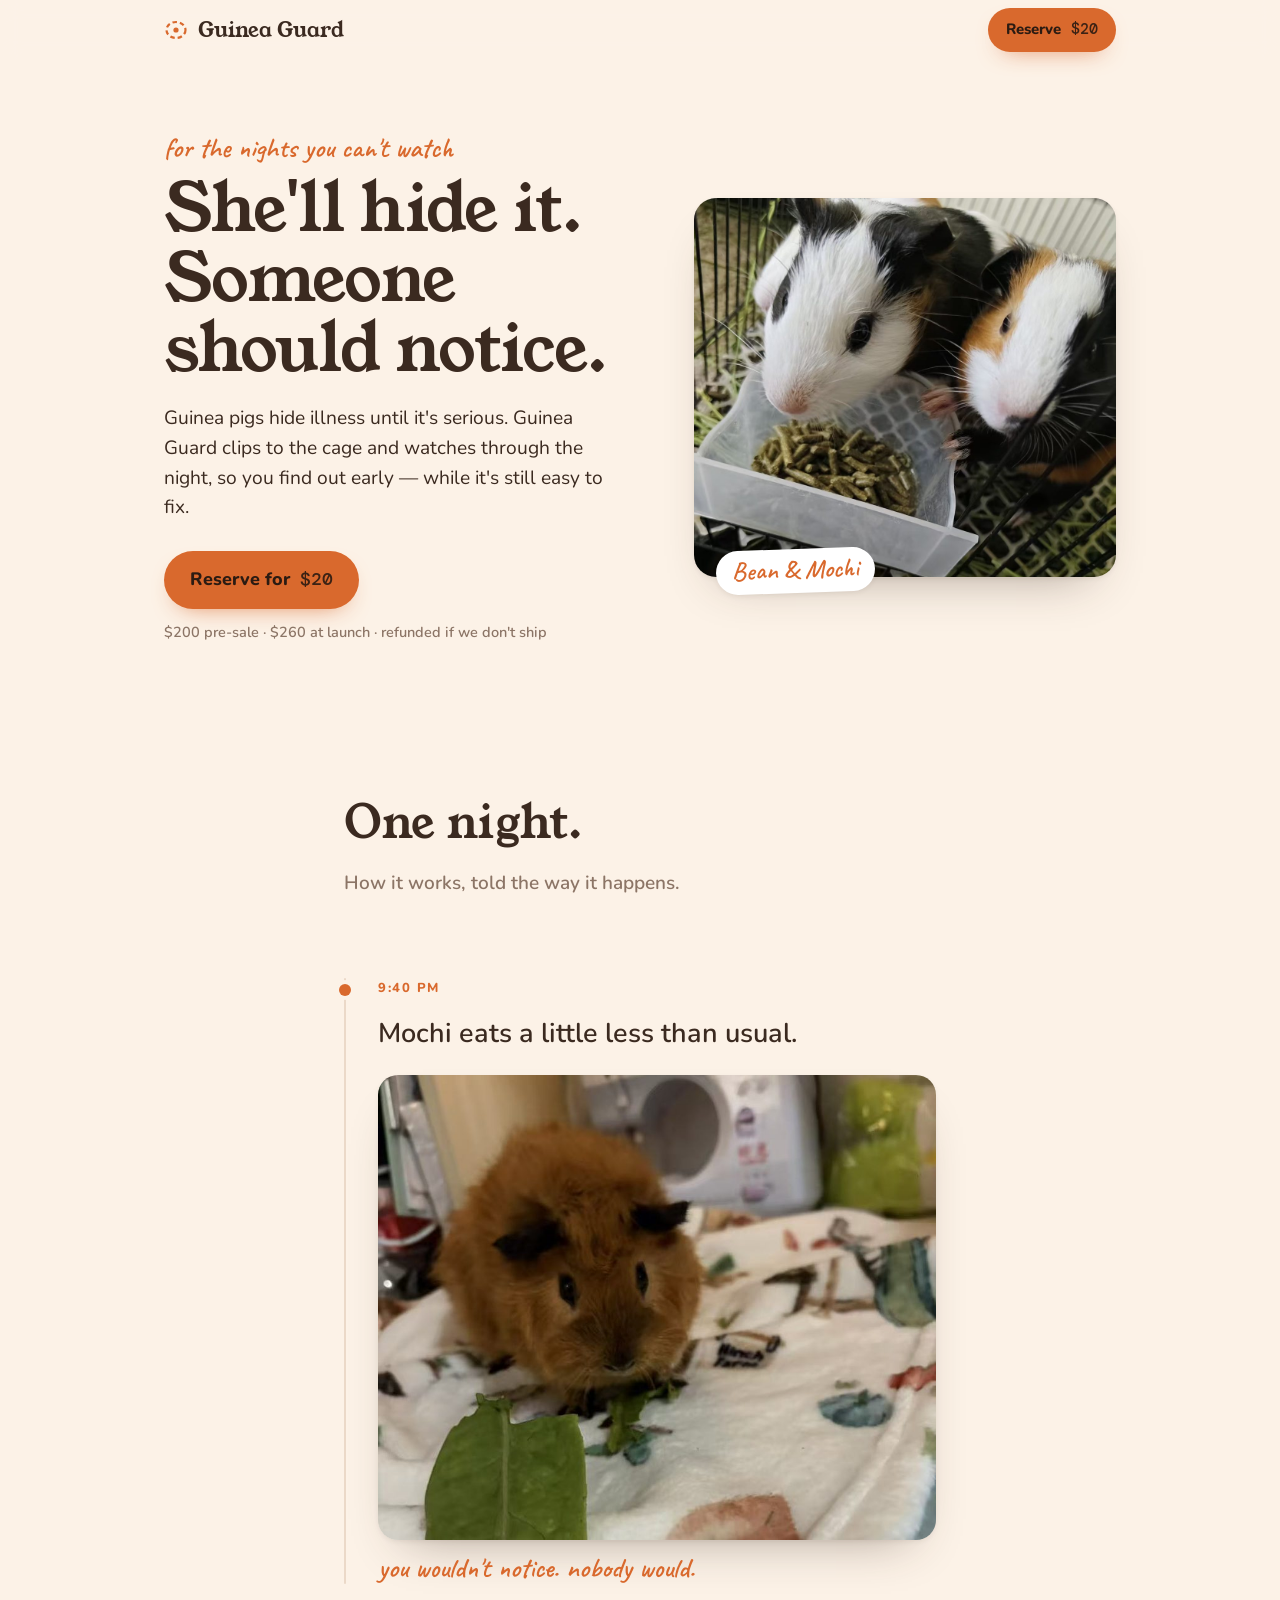
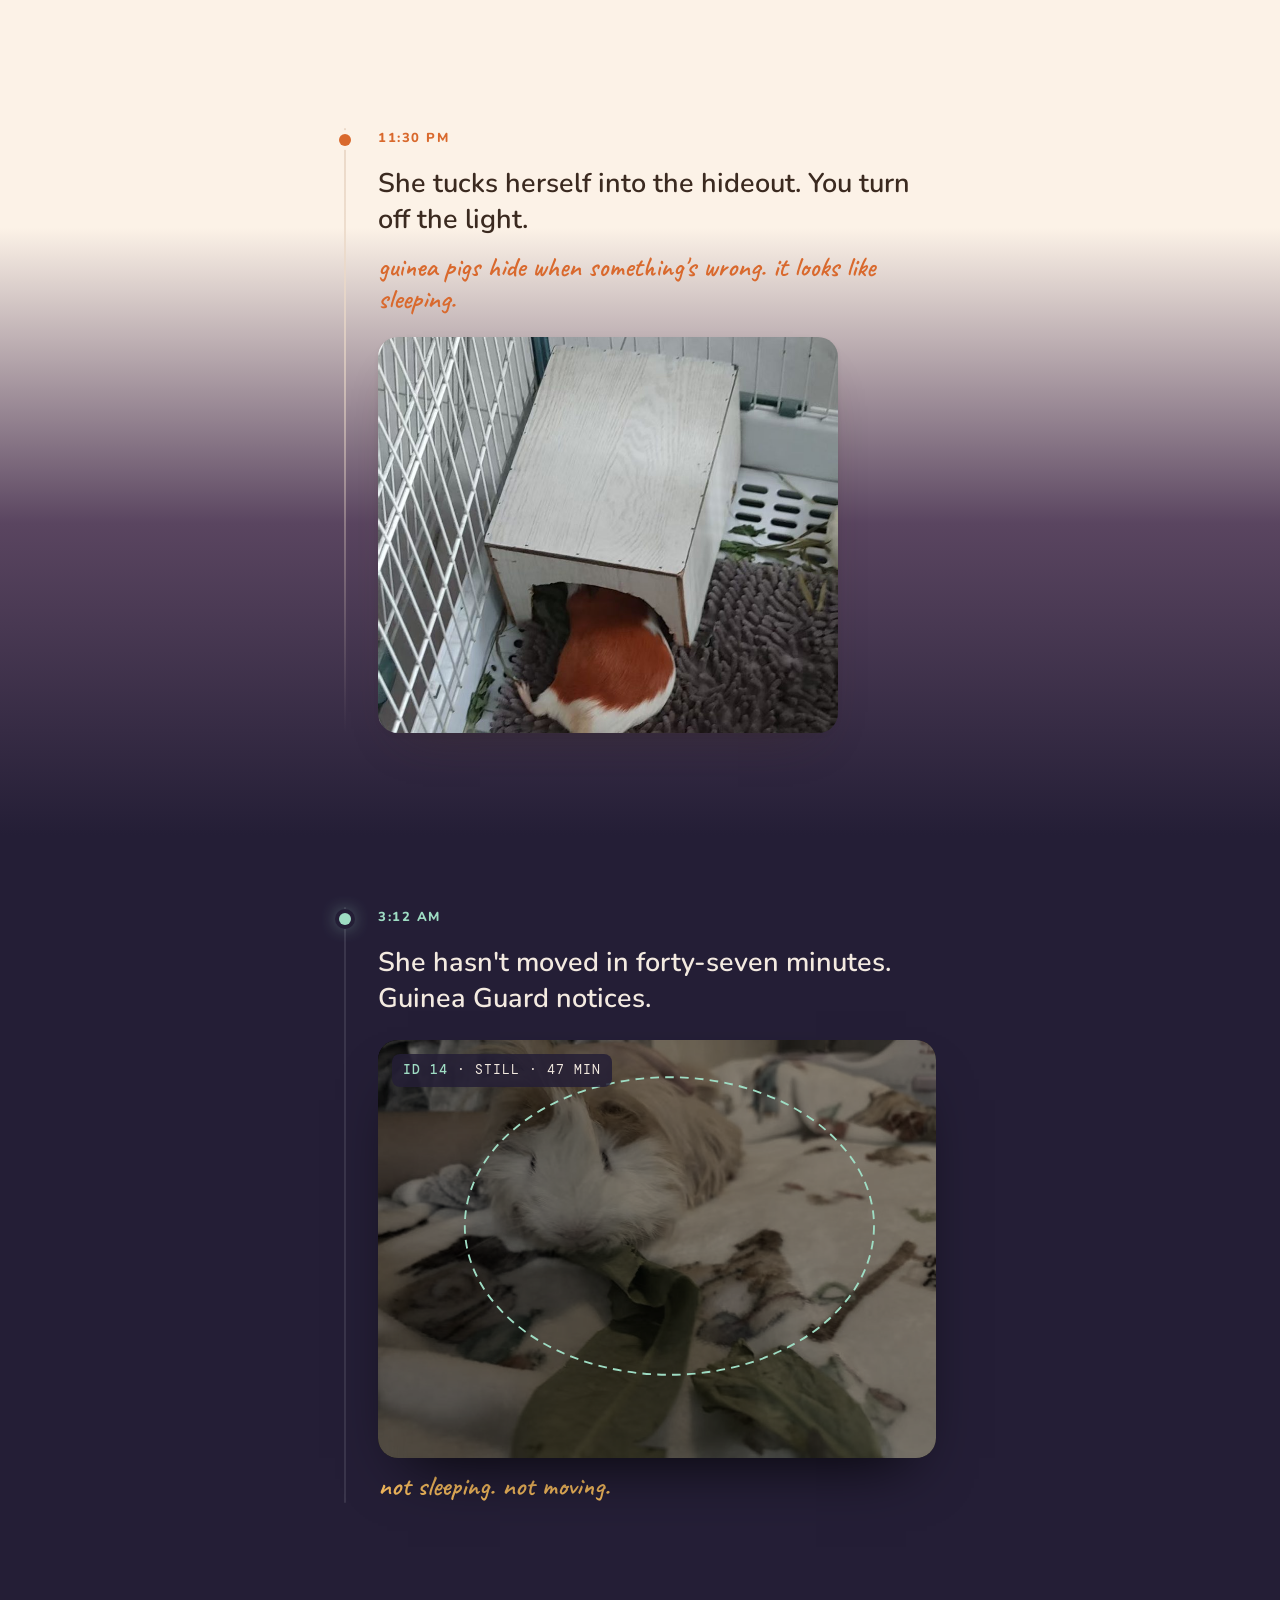
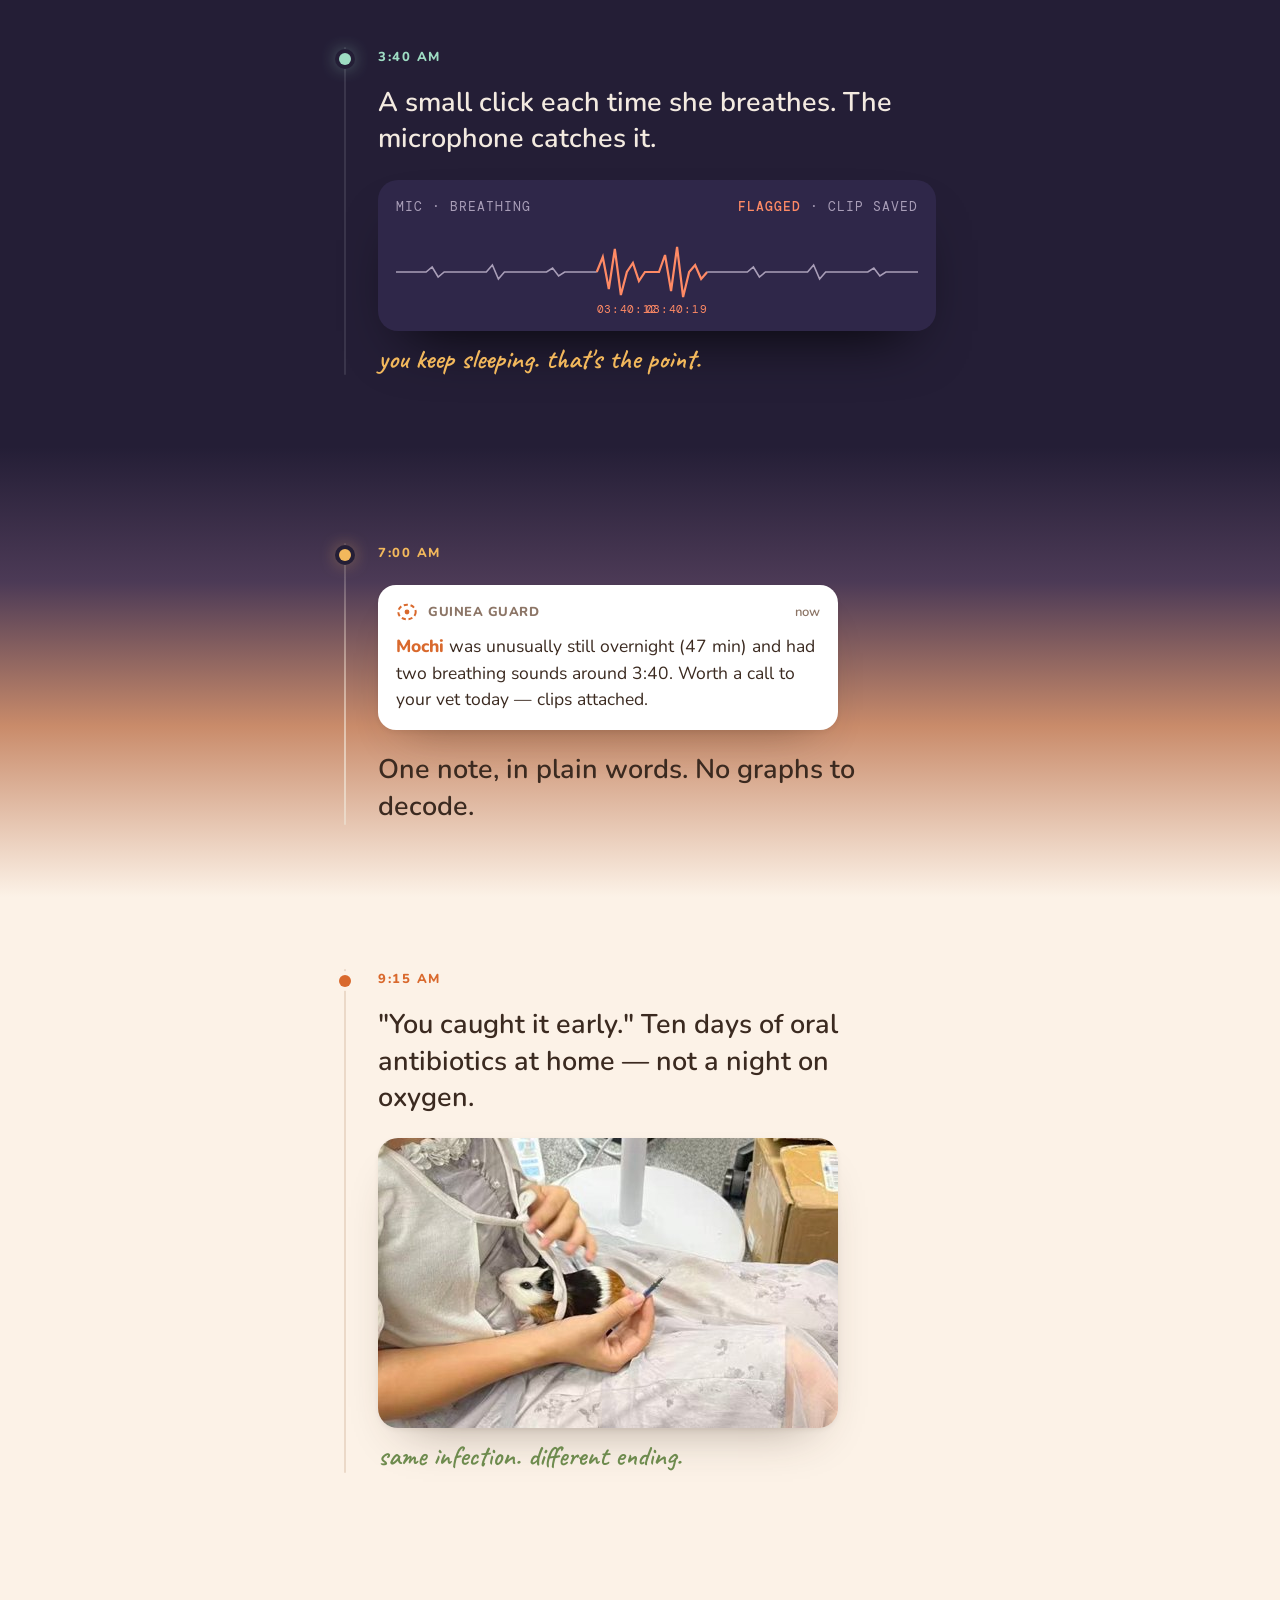
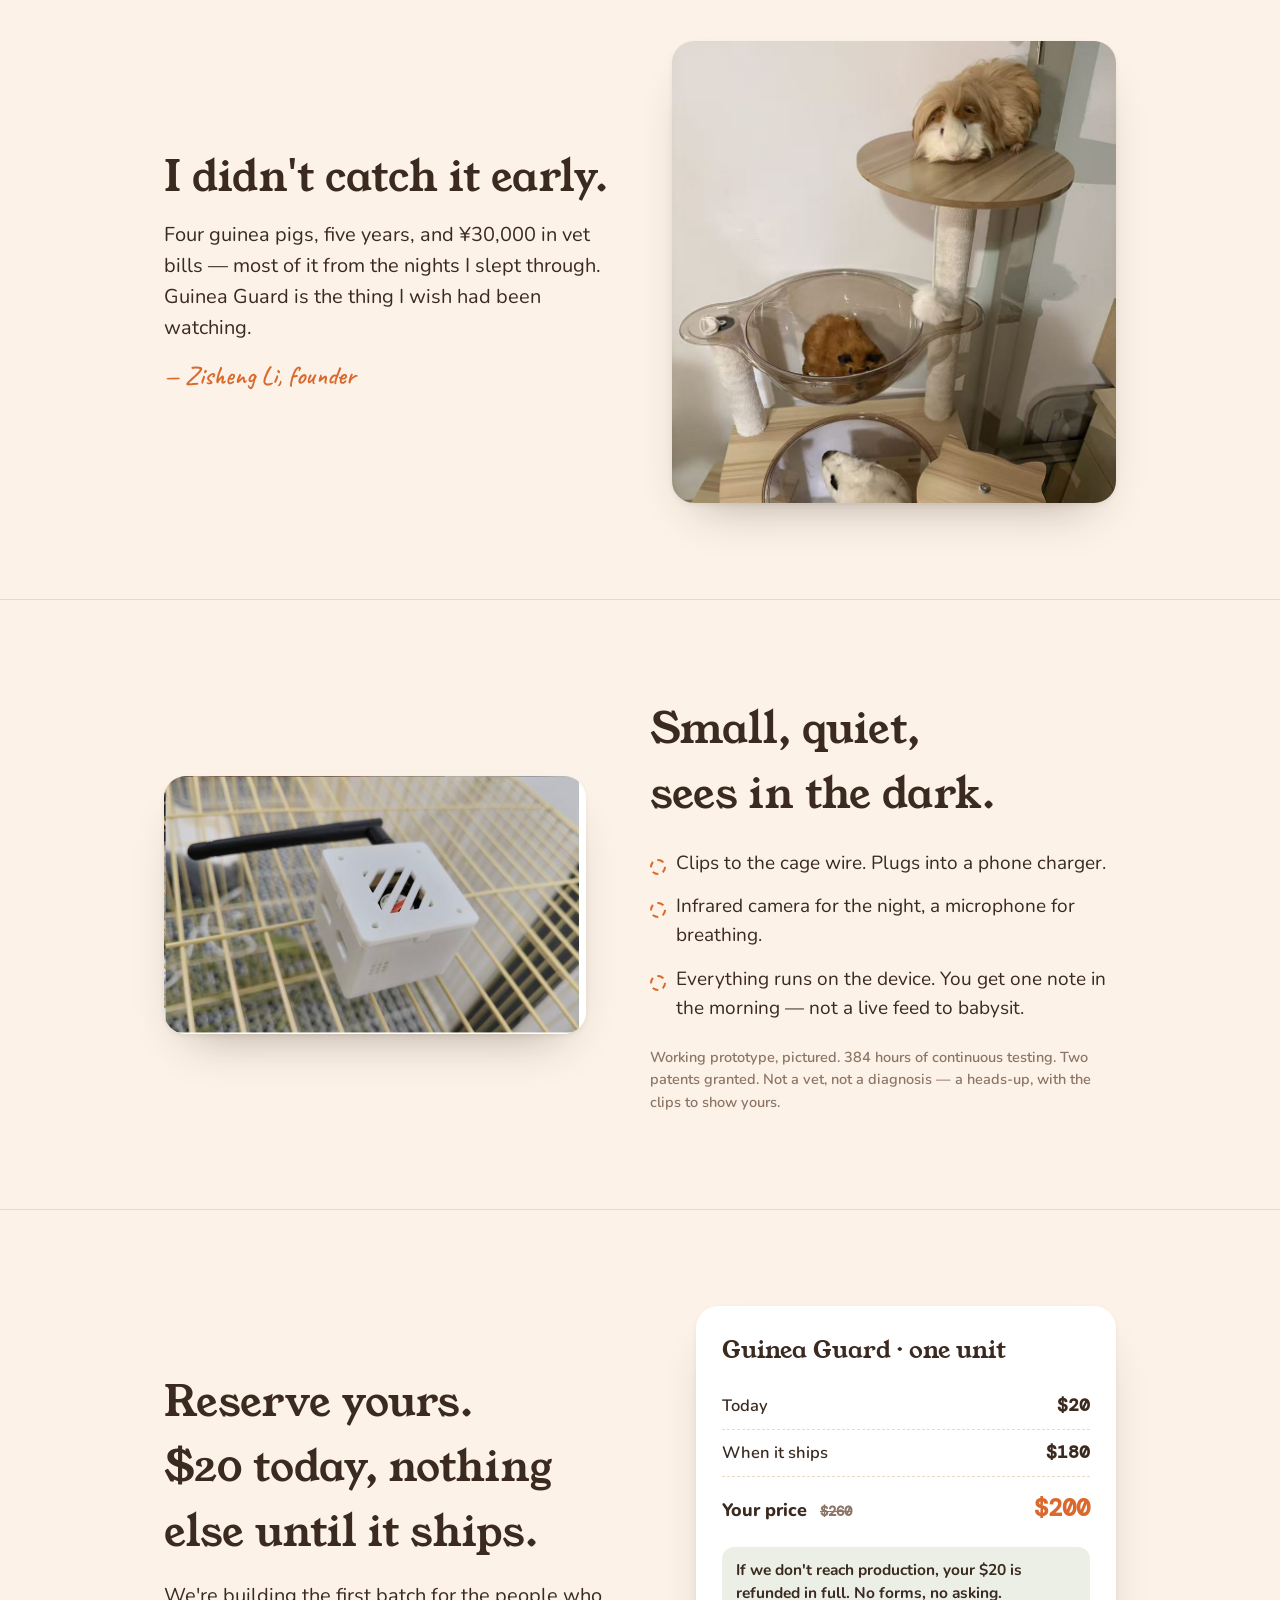
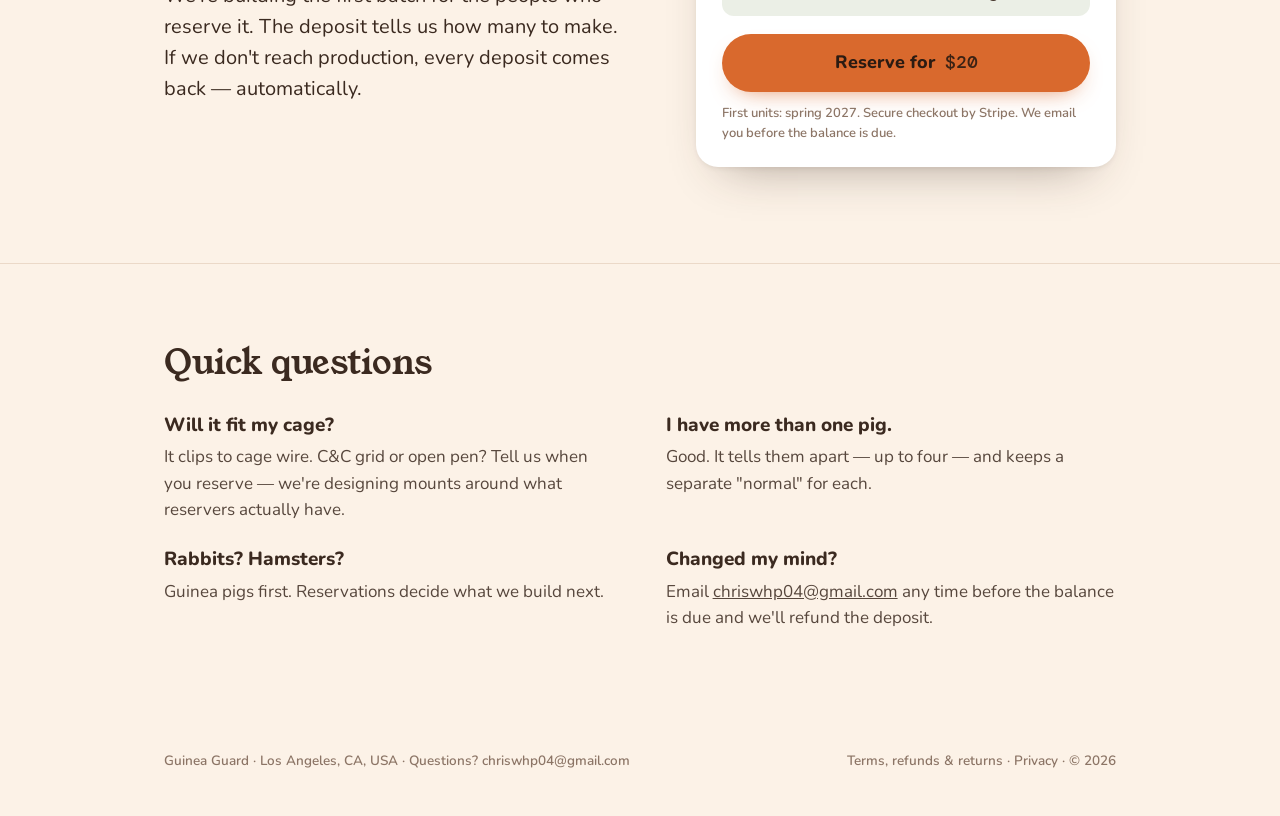
==== presale/index.html @ 21c3a5f1 "Pre-sale page: contact email, cancel/returns/dispute terms, US seller of record Stripe activation re" ====
<!doctype html>
<html lang="en">
<title>Guinea Guard</title>
<meta name="viewport" content="width=device-width, initial-scale=1">
<link rel="preconnect" href="https://fonts.googleapis.com">
<link rel="stylesheet" href="https://fonts.googleapis.com/css2?family=Young+Serif&family=Nunito:wght@400;600;700;800&family=Caveat:wght@500;600&family=DM+Mono:wght@400;500&display=swap">
<style>
  :root {
    --paper: #FCF2E7;
    --card: #FFFFFF;
    --ink: #3B2A20;
    --muted: #8C7566;
    --rule: #EBD9C8;
    --ginger: #D9692D;
    --ginger-deep: #BF5620;
    --on-ginger: #2B1B12;
    --moss: #6E8B4E;
    --night: #241E36;
    --night-2: #2F2749;
    --night-ink: #F3EAE0;
    --night-muted: #A99EB8;
    --glow: #F2B85C;
    --mint: #9EDCC3;
    --coral: #FF8A65;
    --shadow: 0 24px 48px -28px rgba(59, 42, 32, 0.45), 0 2px 6px -2px rgba(59, 42, 32, 0.12);
    --display: "Young Serif", "Iowan Old Style", Georgia, serif;
    --body: "Nunito", "Segoe UI", system-ui, sans-serif;
    --hand: "Caveat", "Segoe Print", "Comic Sans MS", cursive;
    --mono: "DM Mono", Menlo, Consolas, monospace;
  }
  @media (prefers-color-scheme: dark) {
    :root:not([data-theme="light"]) {
      --paper: #1E1712; --card: #2A211B; --ink: #F3E9DE; --muted: #B8A192; --rule: #3A2E26;
      --ginger: #E8813F; --ginger-deep: #F0934F; --on-ginger: #1E1712; --moss: #9DB77A;
      --shadow: 0 24px 48px -28px rgba(0,0,0,0.8), 0 2px 6px -2px rgba(0,0,0,0.4);
    }
  }
  :root[data-theme="dark"] {
    --paper: #1E1712; --card: #2A211B; --ink: #F3E9DE; --muted: #B8A192; --rule: #3A2E26;
    --ginger: #E8813F; --ginger-deep: #F0934F; --on-ginger: #1E1712; --moss: #9DB77A;
    --shadow: 0 24px 48px -28px rgba(0,0,0,0.8), 0 2px 6px -2px rgba(0,0,0,0.4);
  }

  * { box-sizing: border-box; }
  html { scroll-behavior: smooth; }
  body { margin: 0; background: var(--paper); color: var(--ink); font-family: var(--body); font-size: 19px; line-height: 1.55; -webkit-font-smoothing: antialiased; }
  img { max-width: 100%; height: auto; display: block; }
  .wrap > *, .col > * { min-width: 0; }
  @media (max-width: 600px) { .bd { display: none; } }
  a { color: inherit; }
  h1, h2, h3 { font-family: var(--display); font-weight: 400; margin: 0; text-wrap: balance; }
  p { margin: 0; }
  .wrap { max-width: 1040px; margin-inline: auto; padding-inline: clamp(20px, 5vw, 44px); }
  .col { max-width: 680px; margin-inline: auto; padding-inline: clamp(20px, 5vw, 44px); }
  .hand { font-family: var(--hand); font-weight: 600; font-size: 28px; line-height: 1.15; color: var(--ginger); }
  .mono { font-family: var(--mono); font-variant-numeric: tabular-nums; }
  :focus-visible { outline: 3px solid var(--ginger); outline-offset: 3px; border-radius: 4px; }

  .btn {
    display: inline-flex; align-items: center; gap: 10px;
    background: var(--ginger); color: var(--on-ginger);
    font-family: var(--body); font-weight: 800; font-size: 18px;
    padding: 15px 26px; border-radius: 999px; text-decoration: none; border: 0; cursor: pointer;
    box-shadow: 0 10px 24px -14px rgba(217, 105, 45, 0.9);
    transition: background 160ms ease, transform 160ms ease;
  }
  .btn:hover { background: var(--ginger-deep); }
  .btn:active { transform: translateY(1px); }
  .btn.small { font-size: 15px; padding: 10px 18px; }
  .btn .amt { font-family: var(--mono); font-weight: 500; opacity: 0.9; }

  /* top bar */
  .bar { position: sticky; top: 0; z-index: 20; background: color-mix(in srgb, var(--paper) 88%, transparent); backdrop-filter: blur(10px); }
  .bar .wrap { display: flex; align-items: center; justify-content: space-between; height: 60px; }
  .brand { display: flex; align-items: center; gap: 10px; font-family: var(--display); font-size: 21px; text-decoration: none; }
  .brand svg { width: 24px; height: 24px; }

  /* hero */
  .hero { padding: clamp(28px, 6vw, 72px) 0 clamp(40px, 7vw, 88px); }
  .hero .wrap { display: grid; grid-template-columns: minmax(0, 1.05fr) minmax(0, 0.95fr); gap: clamp(28px, 5vw, 64px); align-items: center; }
  @media (max-width: 860px) { .hero .wrap { grid-template-columns: minmax(0, 1fr); } .photo { margin-bottom: 20px; } }
  .hero h1 { font-size: clamp(40px, 5.6vw, 66px); line-height: 1.06; letter-spacing: -0.01em; margin: 10px 0 20px; }
  .hero .lede { font-size: clamp(19px, 1.5vw, 21px); max-width: 30em; color: var(--ink); }
  .hero .cta { margin-top: 28px; display: flex; flex-direction: column; gap: 12px; align-items: flex-start; }
  .cta-note { font-size: 14.5px; color: var(--muted); font-weight: 600; }
  .photo { position: relative; }
  .photo img { border-radius: 22px; box-shadow: var(--shadow); }
  .photo .cap { position: absolute; left: 22px; bottom: -16px; background: var(--card); color: var(--ginger); padding: 6px 16px 8px; border-radius: 999px; box-shadow: var(--shadow); transform: rotate(-2deg); font-size: 26px; }

  /* story */
  .story-head { padding: clamp(24px, 5vw, 56px) 0 8px; }
  .story-head h2 { font-size: clamp(32px, 4vw, 46px); }
  .story-head p { margin-top: 10px; color: var(--muted); font-weight: 600; }
  .scene { position: relative; padding: clamp(40px, 6vw, 72px) 0; }
  .scene .col { position: relative; padding-left: calc(clamp(20px, 5vw, 44px) + 34px); }
  .scene .col::before { content: ""; position: absolute; left: clamp(20px, 5vw, 44px); top: 0; bottom: 0; width: 2px; background: var(--rule); border-radius: 2px; }
  .scene .col::after { content: ""; position: absolute; left: calc(clamp(20px, 5vw, 44px) - 5px); top: 6px; width: 12px; height: 12px; border-radius: 50%; background: var(--ginger); box-shadow: 0 0 0 4px var(--paper); }
  .time { font-family: var(--body); font-weight: 800; font-size: 13px; letter-spacing: 0.12em; text-transform: uppercase; color: var(--ginger); margin-bottom: 18px; }
  .line { font-size: clamp(22px, 2.4vw, 27px); line-height: 1.35; font-weight: 600; max-width: 20em; }
  .note { margin-top: 12px; }
  .scene img { border-radius: 20px; box-shadow: var(--shadow); }
  .scene .pic { margin: 22px 0 6px; max-width: 560px; }
  .scene .pic.sm { max-width: 460px; }

  /* dusk / night / dawn */
  .scene.dusk { background: linear-gradient(180deg, var(--paper) 0%, var(--paper) 22%, #5A4560 60%, var(--night) 100%); padding-bottom: clamp(56px, 8vw, 96px); }
  .scene.dusk .col::before { background: linear-gradient(180deg, var(--rule), transparent); }
  .scene.night { background: var(--night); color: var(--night-ink); }
  .scene.night .col::before { background: rgba(255,255,255,0.10); }
  .scene.night .col::after { background: var(--mint); box-shadow: 0 0 0 4px var(--night), 0 0 18px var(--mint); }
  .scene.night .time { color: var(--mint); }
  .scene.night .note { color: var(--glow); }
  .scene.dawn { background: linear-gradient(180deg, var(--night) 0%, #4C3A56 30%, #C98B6A 62%, var(--paper) 100%); color: var(--night-ink); padding-top: clamp(56px, 8vw, 96px); }
  .scene.dawn .col::before { background: linear-gradient(180deg, rgba(255,255,255,0.10), var(--rule)); }
  .scene.dawn .col::after { background: var(--glow); box-shadow: 0 0 0 4px var(--night), 0 0 18px var(--glow); }
  .scene.dawn .time { color: var(--glow); }
  .scene.dawn .line { color: var(--ink); }
  .scene.dawn .after { color: var(--ink); }

  /* device view (3:12) */
  .cam { position: relative; max-width: 560px; margin: 22px 0 6px; border-radius: 20px; overflow: hidden; background: #000; box-shadow: 0 30px 60px -30px rgba(0,0,0,0.9); }
  .cam img { border-radius: 0; box-shadow: none; filter: brightness(0.5) saturate(0.55) sepia(0.25); }
  .cam svg { position: absolute; inset: 0; width: 100%; height: 100%; }
  .cam .ring { fill: none; stroke: var(--mint); stroke-width: 3; stroke-dasharray: 14 10; transform-box: fill-box; transform-origin: center; animation: breathe 3.2s ease-in-out infinite; }
  @keyframes breathe { 0%, 100% { transform: scale(1); opacity: 0.85; } 50% { transform: scale(1.03); opacity: 1; } }
  .chip { position: absolute; left: 14px; top: 14px; background: rgba(36,30,54,0.85); color: var(--night-ink); font-family: var(--mono); font-size: 12.5px; letter-spacing: 0.08em; padding: 7px 11px; border-radius: 8px; }
  .chip b { color: var(--mint); font-weight: 500; }
  .chip.flag b { color: var(--coral); }

  /* audio card (3:40) */
  .audio { max-width: 560px; margin: 22px 0 6px; background: var(--night-2); border-radius: 20px; padding: 18px 18px 14px; box-shadow: 0 30px 60px -30px rgba(0,0,0,0.9); }
  .audio .h { display: flex; justify-content: space-between; font-family: var(--mono); font-size: 12.5px; letter-spacing: 0.08em; color: var(--night-muted); margin-bottom: 10px; }
  .audio .h b { color: var(--coral); font-weight: 500; }
  .audio svg { width: 100%; height: 90px; display: block; }
  .audio .w { fill: none; stroke: var(--night-muted); stroke-width: 1.6; }
  .audio .f { fill: none; stroke: var(--coral); stroke-width: 2.2; }
  .audio .lab { font-family: var(--mono); font-size: 11px; fill: var(--coral); letter-spacing: 0.06em; }

  /* notification (7:00) */
  .toast { max-width: 460px; margin: 22px 0 6px; background: var(--card); color: var(--ink); border-radius: 18px; padding: 16px 18px 18px; box-shadow: var(--shadow); }
  .toast .h { display: flex; align-items: center; gap: 10px; font-size: 13px; font-weight: 800; letter-spacing: 0.04em; text-transform: uppercase; color: var(--muted); margin-bottom: 10px; }
  .toast .h svg { width: 22px; height: 22px; }
  .toast .h span:last-child { margin-left: auto; font-weight: 600; letter-spacing: 0; text-transform: none; }
  .toast p { font-size: 17.5px; line-height: 1.5; }
  .toast p b { color: var(--ginger); font-weight: 800; }

  /* founder */
  .founder { padding: clamp(48px, 8vw, 96px) 0; }
  .founder .wrap { display: grid; grid-template-columns: minmax(0, 1fr) minmax(0, 1fr); gap: clamp(28px, 5vw, 64px); align-items: center; }
  @media (max-width: 860px) { .founder .wrap { grid-template-columns: minmax(0, 1fr); } }
  .founder h2 { font-size: clamp(30px, 3.6vw, 42px); line-height: 1.15; }
  .founder p { margin-top: 18px; font-size: 20px; max-width: 26em; }
  .founder .sig { margin-top: 18px; font-size: 26px; }
  .founder img { border-radius: 22px; box-shadow: var(--shadow); }

  /* device */
  .device { padding: clamp(48px, 8vw, 96px) 0; border-top: 1px solid var(--rule); }
  .device .wrap { display: grid; grid-template-columns: minmax(0, 0.95fr) minmax(0, 1.05fr); gap: clamp(28px, 5vw, 64px); align-items: center; }
  @media (max-width: 860px) { .device .wrap { grid-template-columns: minmax(0, 1fr); } }
  .device h2 { font-size: clamp(30px, 3.6vw, 42px); }
  .device ul { list-style: none; padding: 0; margin: 22px 0 0; display: grid; gap: 14px; font-size: 19px; max-width: 26em; }
  .device li { padding-left: 26px; position: relative; }
  .device li::before { content: ""; position: absolute; left: 0; top: 0.55em; width: 12px; height: 12px; border-radius: 50%; border: 2px dashed var(--ginger); }
  .device .proof { margin-top: 22px; font-size: 14.5px; font-weight: 600; color: var(--muted); }
  .device img { border-radius: 22px; box-shadow: var(--shadow); }

  /* reserve */
  .reserve { padding: clamp(48px, 8vw, 96px) 0; border-top: 1px solid var(--rule); }
  .reserve .wrap { display: grid; grid-template-columns: minmax(0, 1fr) minmax(280px, 420px); gap: clamp(28px, 5vw, 72px); align-items: center; }
  @media (max-width: 860px) { .reserve .wrap { grid-template-columns: minmax(0, 1fr); } }
  .reserve h2 { font-size: clamp(30px, 3.6vw, 42px); }
  .reserve p.big { margin-top: 16px; font-size: 20px; max-width: 26em; }
  .ticket { background: var(--card); border-radius: 22px; padding: 26px 26px 24px; box-shadow: var(--shadow); }
  .ticket .h { font-family: var(--display); font-size: 24px; margin-bottom: 14px; }
  .row { display: flex; justify-content: space-between; align-items: baseline; gap: 12px; padding: 9px 0; border-bottom: 1px dashed var(--rule); font-weight: 600; font-size: 16.5px; }
  .row .amt { font-family: var(--mono); font-size: 18px; }
  .row.total { border-bottom: 0; font-weight: 800; font-size: 18px; padding-top: 12px; }
  .row.total .amt { font-size: 24px; color: var(--ginger); }
  .row.total .was { font-family: var(--mono); font-size: 14px; color: var(--muted); text-decoration: line-through; margin-left: 8px; }
  .ticket .promise { margin: 12px 0 18px; padding: 12px 14px; border-radius: 12px; background: color-mix(in srgb, var(--moss) 14%, var(--card)); color: var(--ink); font-size: 15.5px; font-weight: 700; line-height: 1.45; }
  .ticket .btn { width: 100%; justify-content: center; }
  .ticket .fine { margin-top: 12px; font-size: 13px; color: var(--muted); font-weight: 600; line-height: 1.5; }

  /* faq */
  .faq { padding: clamp(40px, 6vw, 72px) 0 clamp(48px, 8vw, 96px); border-top: 1px solid var(--rule); }
  .faq h2 { font-size: clamp(26px, 3vw, 34px); margin-bottom: 22px; }
  .faq dl { margin: 0; display: grid; grid-template-columns: 1fr 1fr; gap: 22px clamp(24px, 4vw, 56px); }
  @media (max-width: 760px) { .faq dl { grid-template-columns: 1fr; } }
  .faq dt { font-weight: 800; margin-bottom: 4px; }
  .faq dd { margin: 0; font-size: 17px; color: var(--ink); opacity: 0.85; }

  footer { padding: 24px 0 44px; font-size: 13.5px; font-weight: 600; color: var(--muted); }
  footer .wrap { display: flex; flex-wrap: wrap; justify-content: space-between; gap: 12px 24px; }
  footer a { text-decoration: none; }
  footer a:hover { text-decoration: underline; }

  /* reveal */
  .js .rv { opacity: 0; transform: translateY(14px); transition: opacity 450ms ease, transform 450ms ease; }
  .js .rv.in { opacity: 1; transform: none; }
  @media (prefers-reduced-motion: reduce) {
    html { scroll-behavior: auto; }
    .js .rv { opacity: 1; transform: none; transition: none; }
    .cam .ring { animation: none; }
    .btn { transition: none; }
  }
</style>

<div class="bar">
  <div class="wrap">
    <a class="brand" href="#top" aria-label="Guinea Guard">
      <svg viewBox="0 0 24 24" aria-hidden="true"><ellipse cx="12" cy="12" rx="9.5" ry="8" fill="none" stroke="var(--ginger)" stroke-width="2.2" stroke-dasharray="4.5 3"/><circle cx="12" cy="12" r="2.6" fill="var(--ginger)"/></svg>
      Guinea Guard
    </a>
    <a class="btn small" href="#reserve">Reserve <span class="amt">$20</span></a>
  </div>
</div>

<main id="top">

<section class="hero">
  <div class="wrap">
    <div>
      <p class="hand">for the nights you can't watch</p>
      <h1>She'll hide it.<br class="bd"> Someone should notice.</h1>
      <p class="lede">Guinea pigs hide illness until it's serious. Guinea Guard clips to the cage and watches through the night, so you find out early — while it's still easy to fix.</p>
      <div class="cta">
        <a class="btn" href="#reserve">Reserve for <span class="amt">$20</span></a>
        <p class="cta-note">$200 pre-sale · $260 at launch · refunded if we don't ship</p>
      </div>
    </div>
    <div class="photo">
      <img src="img/hero.jpg" alt="Two tri-colour guinea pigs at a food bowl in their cage" width="1100" height="989">
      <span class="cap hand">Bean &amp; Mochi</span>
    </div>
  </div>
</section>

<div class="story-head">
  <div class="col">
    <h2>One night.</h2>
    <p>How it works, told the way it happens.</p>
  </div>
</div>

<section class="scene">
  <div class="col rv">
    <div class="time">9:40 pm</div>
    <p class="line">Mochi eats a little less than usual.</p>
    <div class="pic"><img src="img/scene-eat.jpg" alt="A ginger guinea pig on a blanket, with an uneaten lettuce leaf in front of her" width="900" height="750"></div>
    <p class="note hand">you wouldn't notice. nobody would.</p>
  </div>
</section>

<section class="scene dusk">
  <div class="col rv">
    <div class="time">11:30 pm</div>
    <p class="line">She tucks herself into the hideout. You turn off the light.</p>
    <p class="note hand">guinea pigs hide when something's wrong. it looks like sleeping.</p>
    <div class="pic sm"><img src="img/scene-hide.jpg" alt="A ginger-and-white guinea pig going into a wooden hideout" width="900" height="774"></div>
  </div>
</section>

<section class="scene night">
  <div class="col rv">
    <div class="time">3:12 am</div>
    <p class="line">She hasn't moved in forty-seven minutes. Guinea Guard notices.</p>
    <div class="cam">
      <img src="img/rest.jpg" alt="Night view: a long-haired guinea pig lying still on a blanket" width="900" height="675">
      <svg viewBox="0 0 900 675" aria-hidden="true"><ellipse class="ring" cx="470" cy="300" rx="330" ry="240"/></svg>
      <div class="chip"><b>ID 14</b> · STILL · 47 MIN</div>
    </div>
    <p class="note hand">not sleeping. not moving.</p>
  </div>
</section>

<section class="scene night">
  <div class="col rv">
    <div class="time">3:40 am</div>
    <p class="line">A small click each time she breathes. The microphone catches it.</p>
    <div class="audio">
      <div class="h"><span>MIC · BREATHING</span><span><b>FLAGGED</b> · CLIP SAVED</span></div>
      <svg viewBox="0 0 520 90" preserveAspectRatio="none" aria-hidden="true">
        <path class="w" d="M0 45 L30 45 L36 40 L42 50 L48 45 L90 45 L96 38 L102 52 L108 45 L150 45 L156 41 L162 49 L168 45 L200 45"/>
        <path class="f" d="M200 45 L206 30 L212 62 L218 22 L224 68 L230 45 L236 36 L242 54 L248 45 L262 45 L268 28 L274 64 L280 20 L286 70 L292 45 L298 38 L304 52 L310 45"/>
        <path class="w" d="M310 45 L350 45 L356 40 L362 50 L368 45 L410 45 L416 38 L422 52 L428 45 L470 45 L476 41 L482 49 L488 45 L520 45"/>
        <text class="lab" x="200" y="86">03:40:12</text><text class="lab" x="310" y="86" text-anchor="end">03:40:19</text>
      </svg>
    </div>
    <p class="note hand">you keep sleeping. that's the point.</p>
  </div>
</section>

<section class="scene dawn">
  <div class="col rv">
    <div class="time">7:00 am</div>
    <div class="toast" role="note">
      <div class="h"><svg viewBox="0 0 24 24" aria-hidden="true"><ellipse cx="12" cy="12" rx="9.5" ry="8" fill="none" stroke="var(--ginger)" stroke-width="2.2" stroke-dasharray="4.5 3"/><circle cx="12" cy="12" r="2.6" fill="var(--ginger)"/></svg><span>Guinea Guard</span><span>now</span></div>
      <p><b>Mochi</b> was unusually still overnight (47 min) and had two breathing sounds around 3:40. Worth a call to your vet today — clips attached.</p>
    </div>
    <p class="line after" style="margin-top:22px">One note, in plain words. No graphs to decode.</p>
  </div>
</section>

<section class="scene">
  <div class="col rv">
    <div class="time">9:15 am</div>
    <p class="line">"You caught it early." Ten days of oral antibiotics at home — not a night on oxygen.</p>
    <div class="pic sm"><img src="img/hands.jpg" alt="Hands holding a guinea pig and giving her medicine from a syringe" width="460" height="290"></div>
    <p class="note hand" style="color: var(--moss)">same infection. different ending.</p>
  </div>
</section>

<section class="founder">
  <div class="wrap">
    <div class="rv">
      <h2>I didn't catch it early.</h2>
      <p>Four guinea pigs, five years, and ¥30,000 in vet bills — most of it from the nights I slept through. Guinea Guard is the thing I wish had been watching.</p>
      <p class="sig hand">— Zisheng Li, founder</p>
    </div>
    <img class="rv" src="img/founder.jpg" alt="Three guinea pigs resting on the levels of a small wooden climbing tree" width="900" height="938">
  </div>
</section>

<section class="device">
  <div class="wrap">
    <img class="rv" src="img/device.jpg" alt="The Guinea Guard prototype — a small white box with an antenna, clipped to the wire of a guinea pig cage" width="900" height="550">
    <div class="rv">
      <h2>Small, quiet, sees in the dark.</h2>
      <ul>
        <li>Clips to the cage wire. Plugs into a phone charger.</li>
        <li>Infrared camera for the night, a microphone for breathing.</li>
        <li>Everything runs on the device. You get one note in the morning — not a live feed to babysit.</li>
      </ul>
      <p class="proof">Working prototype, pictured. 384 hours of continuous testing. Two patents granted. Not a vet, not a diagnosis — a heads-up, with the clips to show yours.</p>
    </div>
  </div>
</section>

<section class="reserve" id="reserve">
  <div class="wrap">
    <div class="rv">
      <h2>Reserve yours. $20 today, nothing else until it ships.</h2>
      <p class="big">We're building the first batch for the people who reserve it. The deposit tells us how many to make. If we don't reach production, every deposit comes back — automatically.</p>
    </div>
    <div class="ticket rv" aria-label="Reservation summary">
      <div class="h">Guinea Guard · one unit</div>
      <div class="row"><span>Today</span><span class="amt">$20</span></div>
      <div class="row"><span>When it ships</span><span class="amt">$180</span></div>
      <div class="row total"><span>Your price <span class="was">$260</span></span><span class="amt">$200</span></div>
      <div class="promise">If we don't reach production, your $20 is refunded in full. No forms, no asking.</div>
      <a class="btn" href="https://buy.stripe.com/test_3cI00b5gL1hT2tc64y0VO00">Reserve for <span class="amt">$20</span></a>
      <p class="fine">First units: spring 2027. Secure checkout by Stripe. We email you before the balance is due.</p>
    </div>
  </div>
</section>

<section class="faq">
  <div class="wrap">
    <h2>Quick questions</h2>
    <dl>
      <div><dt>Will it fit my cage?</dt><dd>It clips to cage wire. C&amp;C grid or open pen? Tell us when you reserve — we're designing mounts around what reservers actually have.</dd></div>
      <div><dt>I have more than one pig.</dt><dd>Good. It tells them apart — up to four — and keeps a separate "normal" for each.</dd></div>
      <div><dt>Rabbits? Hamsters?</dt><dd>Guinea pigs first. Reservations decide what we build next.</dd></div>
      <div><dt>Changed my mind?</dt><dd>Email <a href="mailto:chriswhp04@gmail.com">chriswhp04@gmail.com</a> any time before the balance is due and we'll refund the deposit.</dd></div>
    </dl>
  </div>
</section>

</main>

<footer>
  <div class="wrap">
    <span>Guinea Guard · Los Angeles, CA, USA · Questions? <a href="mailto:chriswhp04@gmail.com">chriswhp04@gmail.com</a></span>
    <span><a href="terms.html#terms">Terms, refunds &amp; returns</a> · <a href="terms.html#privacy">Privacy</a> · © 2026</span>
  </div>
</footer>

<div class="thanks" id="thanks" hidden>
  <div class="wrap">
    <p class="hand" style="margin-bottom:6px">you're on the list.</p>
    <p><strong>Reservation received.</strong> Stripe has emailed your receipt. We'll write when there's real news — and before the balance is ever due. Meanwhile, if you want, reply to that email with a photo of your setup: it's how we design the mount.</p>
  </div>
</div>
<style>
  .thanks { background: var(--card); border-bottom: 1px solid var(--rule); padding: 22px 0; }
  .thanks p { max-width: 62ch; font-size: 17.5px; }
</style>
<script>
  (function () {
    try {
      if (/[?&]reserved=1/.test(location.search)) {
        var t = document.getElementById('thanks'); t.hidden = false;
        document.querySelector('.hero').insertAdjacentElement('beforebegin', t);
        history.replaceState(null, '', location.pathname);
      }
    } catch (e) {}
    var els = document.querySelectorAll('.rv');
    var reveal = function () { els.forEach(function (e) { e.classList.add('in'); }); };
    if (!('IntersectionObserver' in window) || window.matchMedia('(prefers-reduced-motion: reduce)').matches) { reveal(); return; }
    document.documentElement.classList.add('js');
    var io = new IntersectionObserver(function (entries) {
      entries.forEach(function (en) { if (en.isIntersecting) { en.target.classList.add('in'); io.unobserve(en.target); } });
    }, { rootMargin: '0px 0px -8% 0px', threshold: 0.12 });
    els.forEach(function (e) { io.observe(e); });
    setTimeout(reveal, 900);
  })();
</script>

</html>
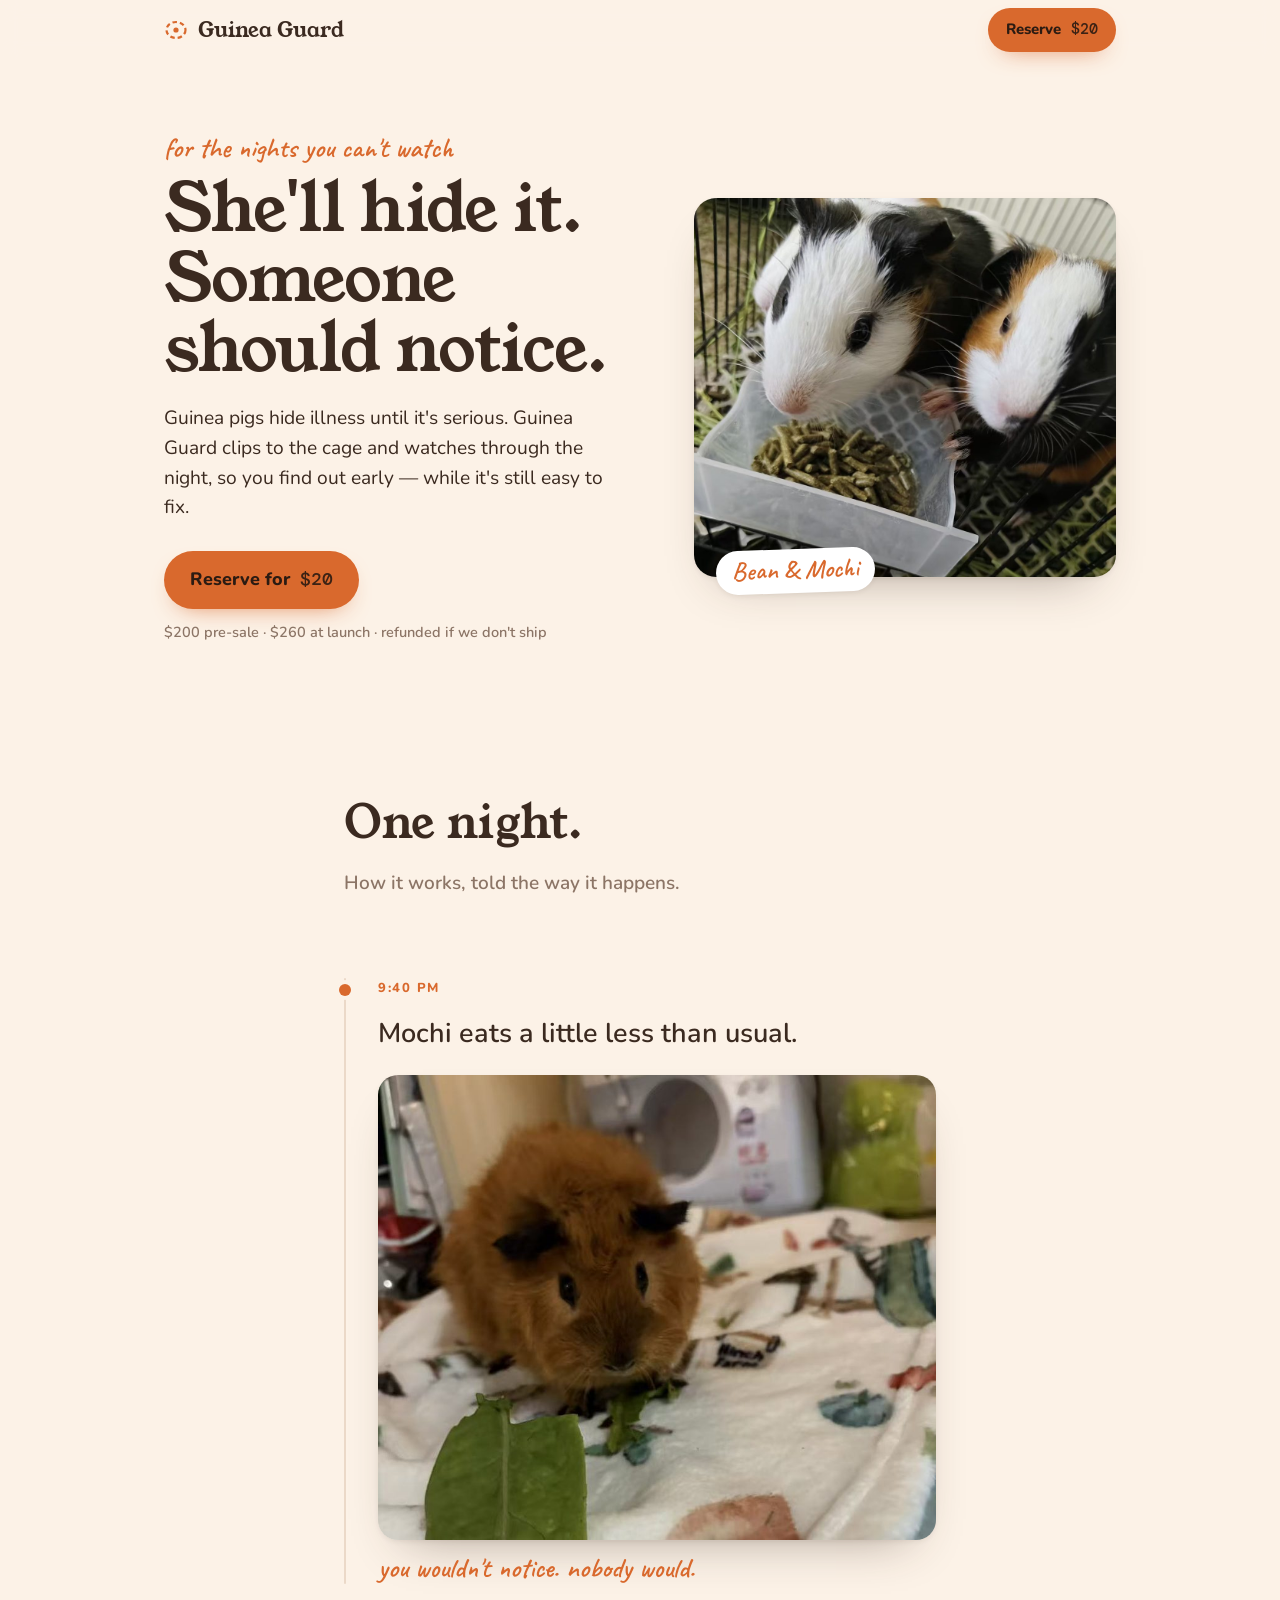
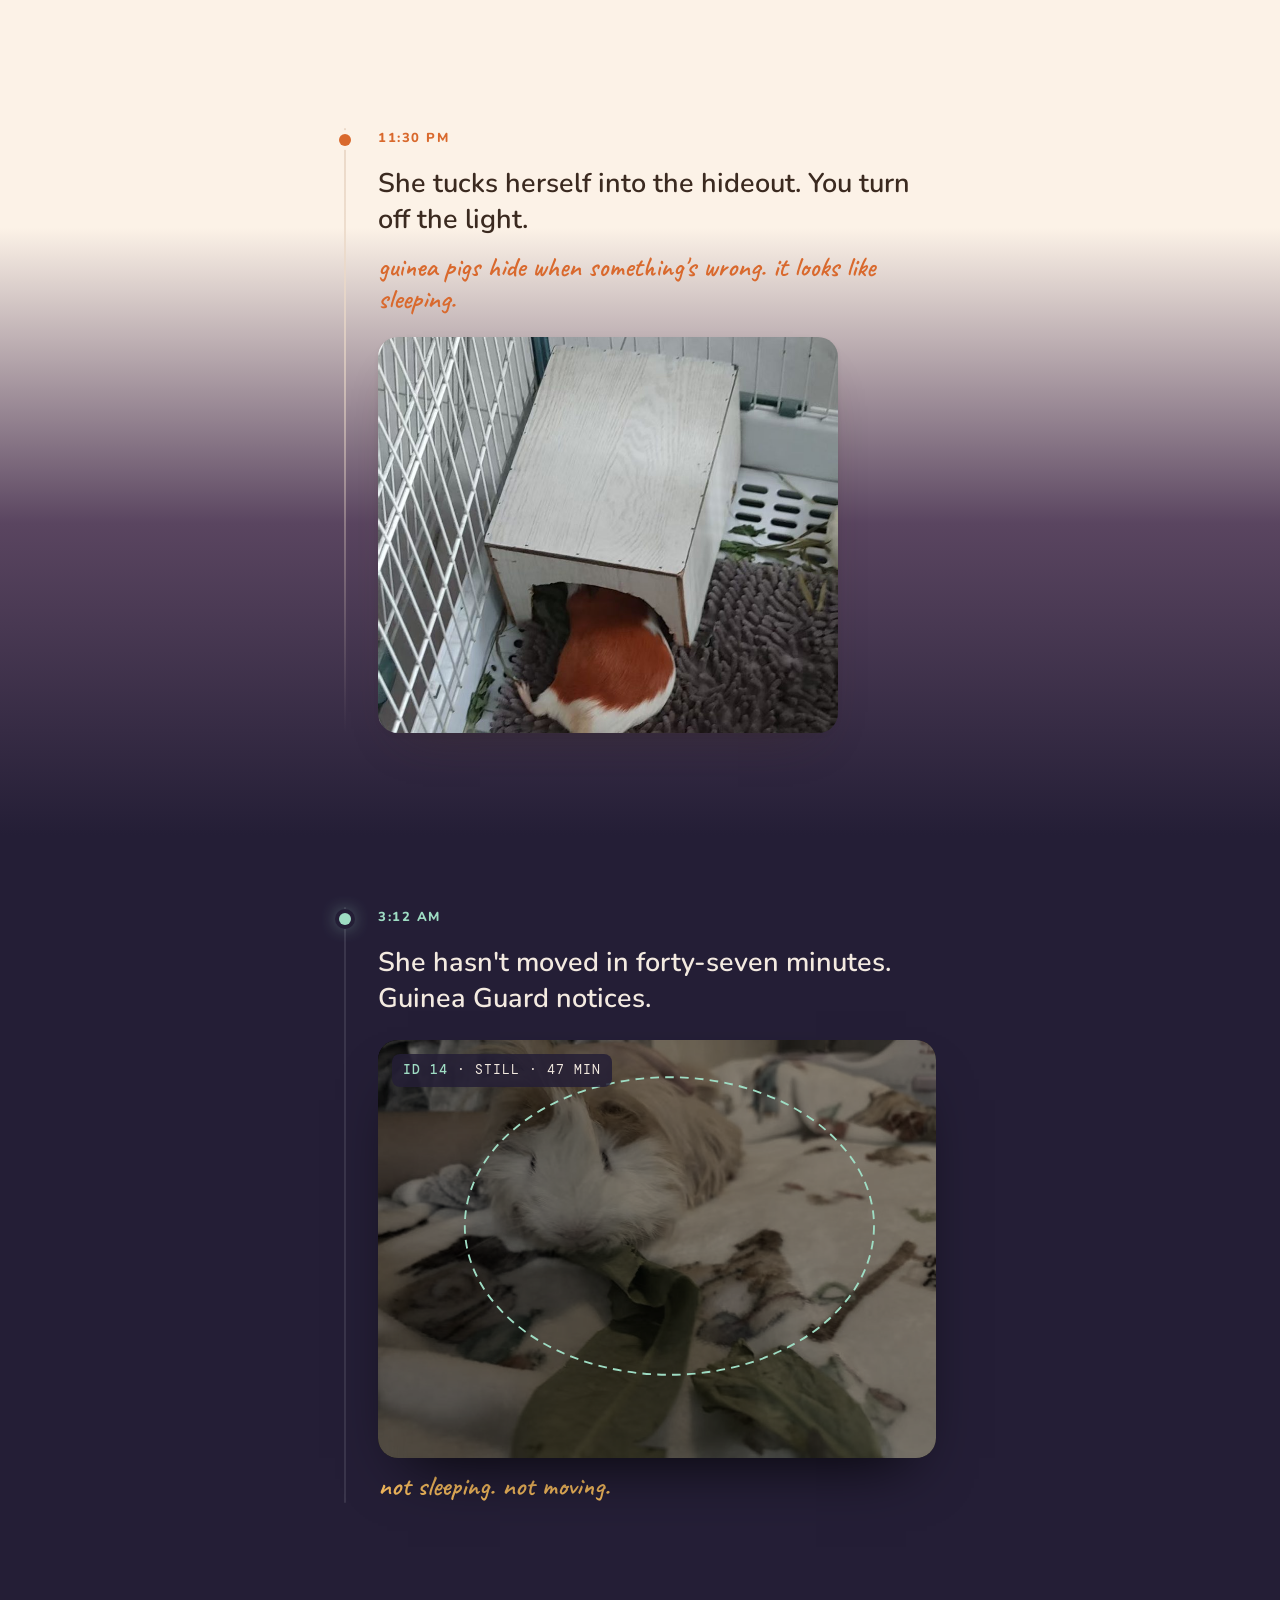
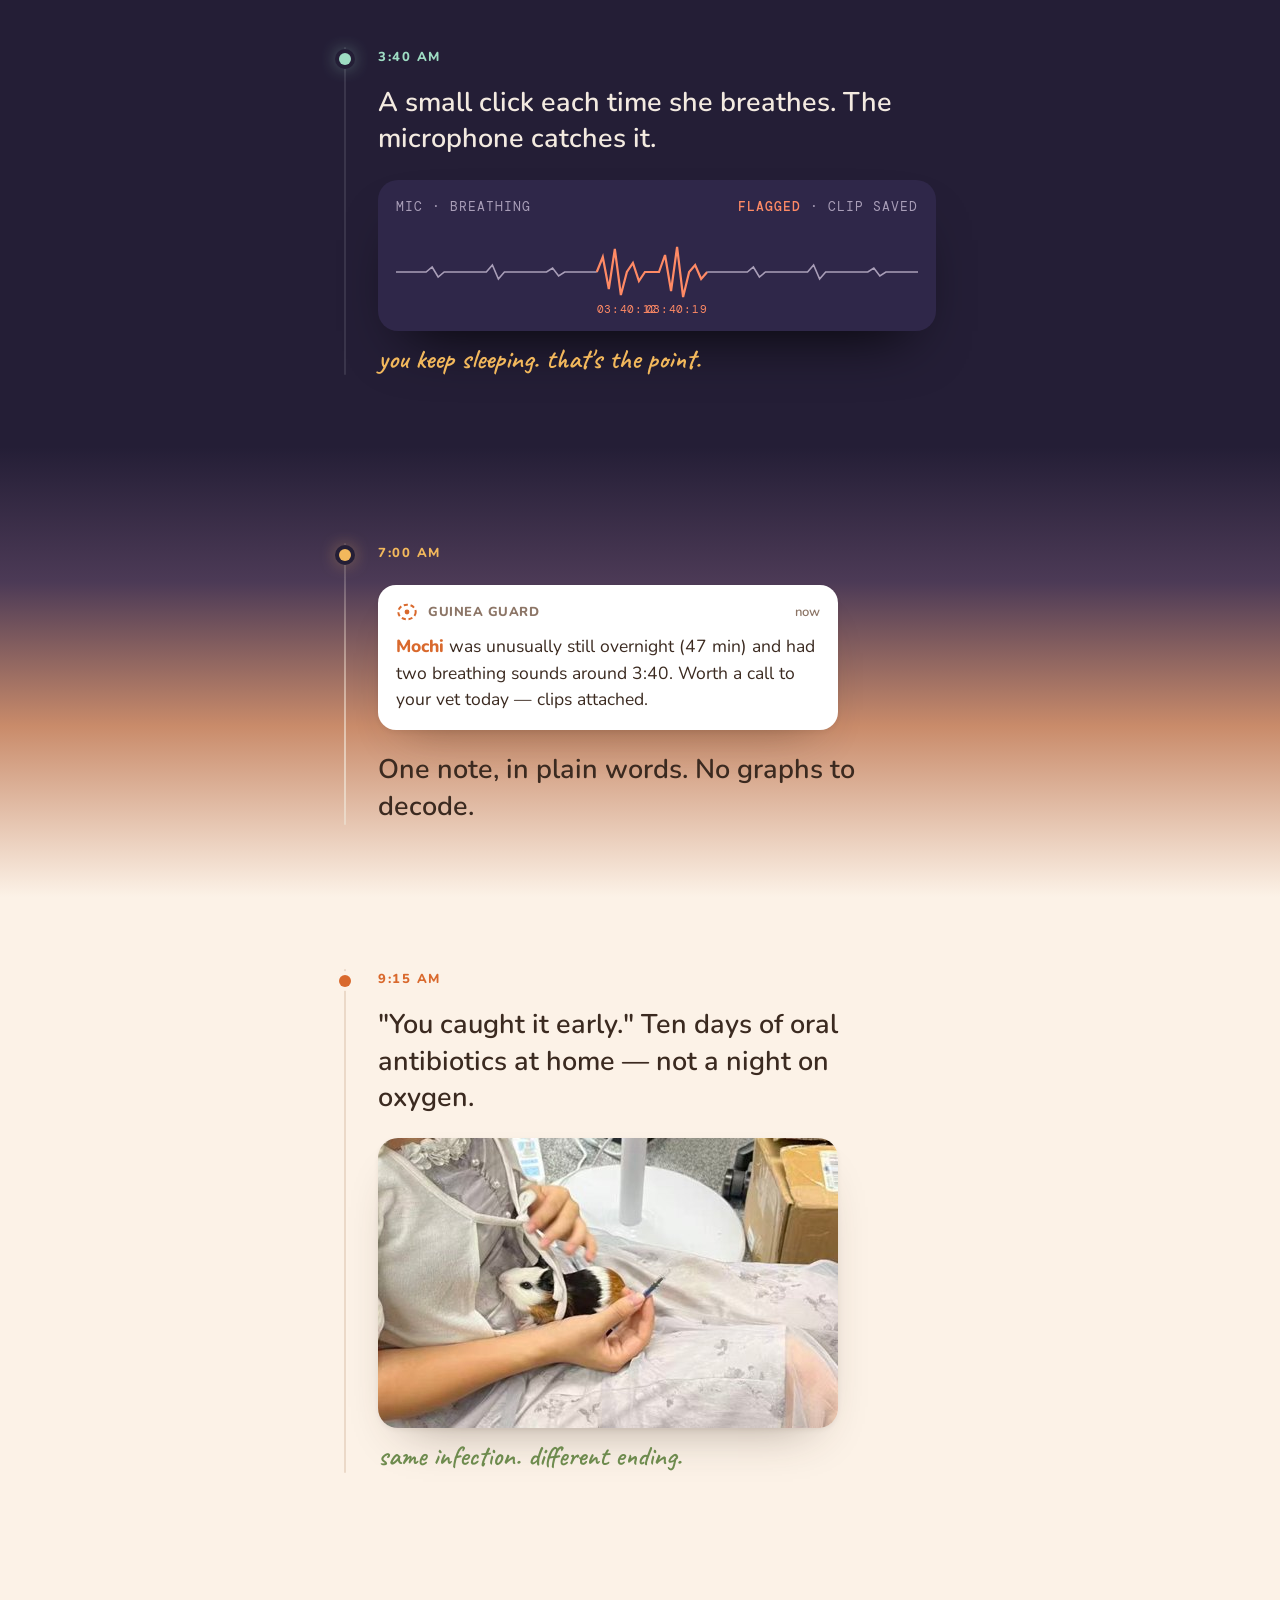
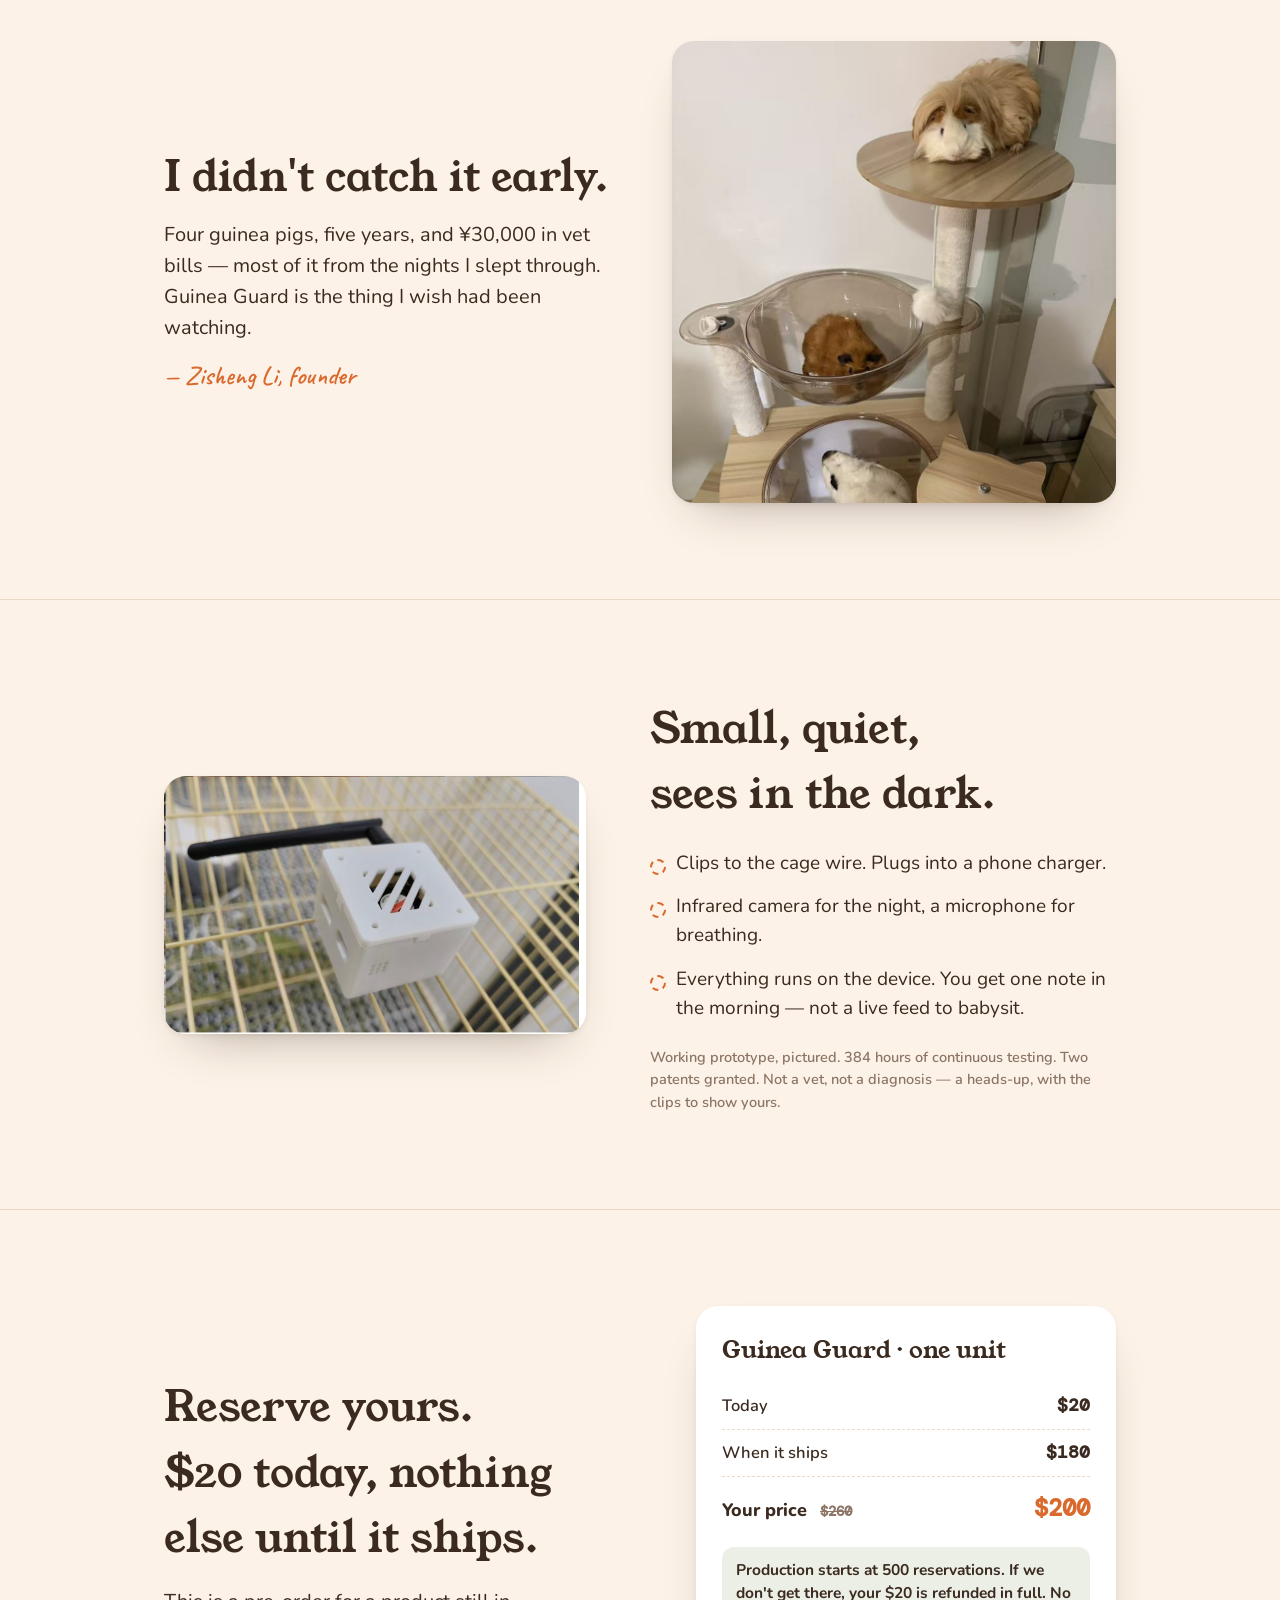
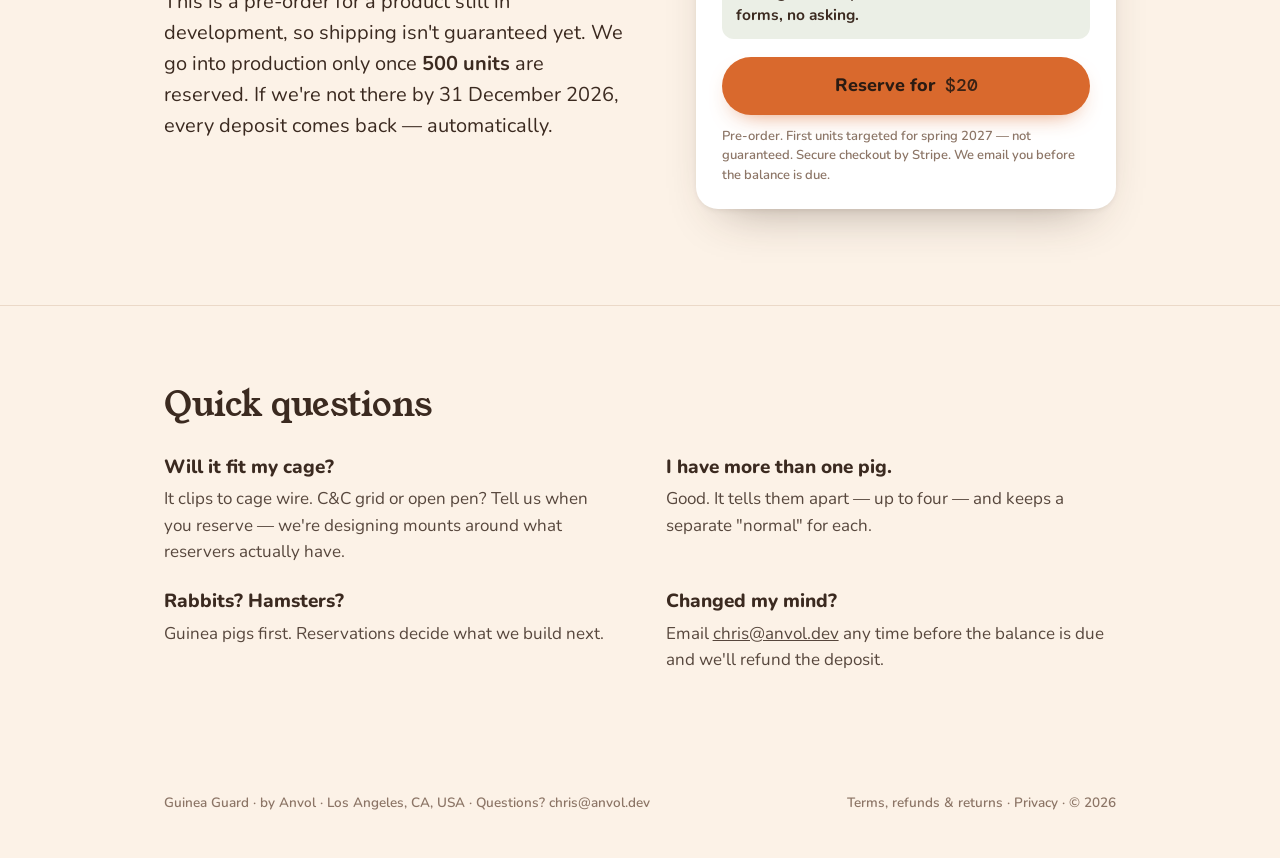
==== commit a698ed89: "Pre-sale page: Anvol as seller, anvol.dev contact, 500-unit production target by 2026-12-31 Co-Autho" ====
--- a/presale/index.html
+++ b/presale/index.html
@@ -340,16 +340,16 @@
   <div class="wrap">
     <div class="rv">
       <h2>Reserve yours. $20 today, nothing else until it ships.</h2>
-      <p class="big">We're building the first batch for the people who reserve it. The deposit tells us how many to make. If we don't reach production, every deposit comes back — automatically.</p>
+      <p class="big">This is a pre-order for a product still in development, so shipping isn't guaranteed yet. We go into production only once <strong>500 units</strong> are reserved. If we're not there by 31 December 2026, every deposit comes back — automatically.</p>
     </div>
     <div class="ticket rv" aria-label="Reservation summary">
       <div class="h">Guinea Guard · one unit</div>
       <div class="row"><span>Today</span><span class="amt">$20</span></div>
       <div class="row"><span>When it ships</span><span class="amt">$180</span></div>
       <div class="row total"><span>Your price <span class="was">$260</span></span><span class="amt">$200</span></div>
-      <div class="promise">If we don't reach production, your $20 is refunded in full. No forms, no asking.</div>
+      <div class="promise">Production starts at 500 reservations. If we don't get there, your $20 is refunded in full. No forms, no asking.</div>
       <a class="btn" href="https://buy.stripe.com/test_3cI00b5gL1hT2tc64y0VO00">Reserve for <span class="amt">$20</span></a>
-      <p class="fine">First units: spring 2027. Secure checkout by Stripe. We email you before the balance is due.</p>
+      <p class="fine">Pre-order. First units targeted for spring 2027 — not guaranteed. Secure checkout by Stripe. We email you before the balance is due.</p>
     </div>
   </div>
 </section>
@@ -361,7 +361,7 @@
       <div><dt>Will it fit my cage?</dt><dd>It clips to cage wire. C&amp;C grid or open pen? Tell us when you reserve — we're designing mounts around what reservers actually have.</dd></div>
       <div><dt>I have more than one pig.</dt><dd>Good. It tells them apart — up to four — and keeps a separate "normal" for each.</dd></div>
       <div><dt>Rabbits? Hamsters?</dt><dd>Guinea pigs first. Reservations decide what we build next.</dd></div>
-      <div><dt>Changed my mind?</dt><dd>Email <a href="mailto:chriswhp04@gmail.com">chriswhp04@gmail.com</a> any time before the balance is due and we'll refund the deposit.</dd></div>
+      <div><dt>Changed my mind?</dt><dd>Email <a href="mailto:chris@anvol.dev">chris@anvol.dev</a> any time before the balance is due and we'll refund the deposit.</dd></div>
     </dl>
   </div>
 </section>
@@ -370,7 +370,7 @@
 
 <footer>
   <div class="wrap">
-    <span>Guinea Guard · Los Angeles, CA, USA · Questions? <a href="mailto:chriswhp04@gmail.com">chriswhp04@gmail.com</a></span>
+    <span>Guinea Guard · by Anvol · Los Angeles, CA, USA · Questions? <a href="mailto:chris@anvol.dev">chris@anvol.dev</a></span>
     <span><a href="terms.html#terms">Terms, refunds &amp; returns</a> · <a href="terms.html#privacy">Privacy</a> · © 2026</span>
   </div>
 </footer>
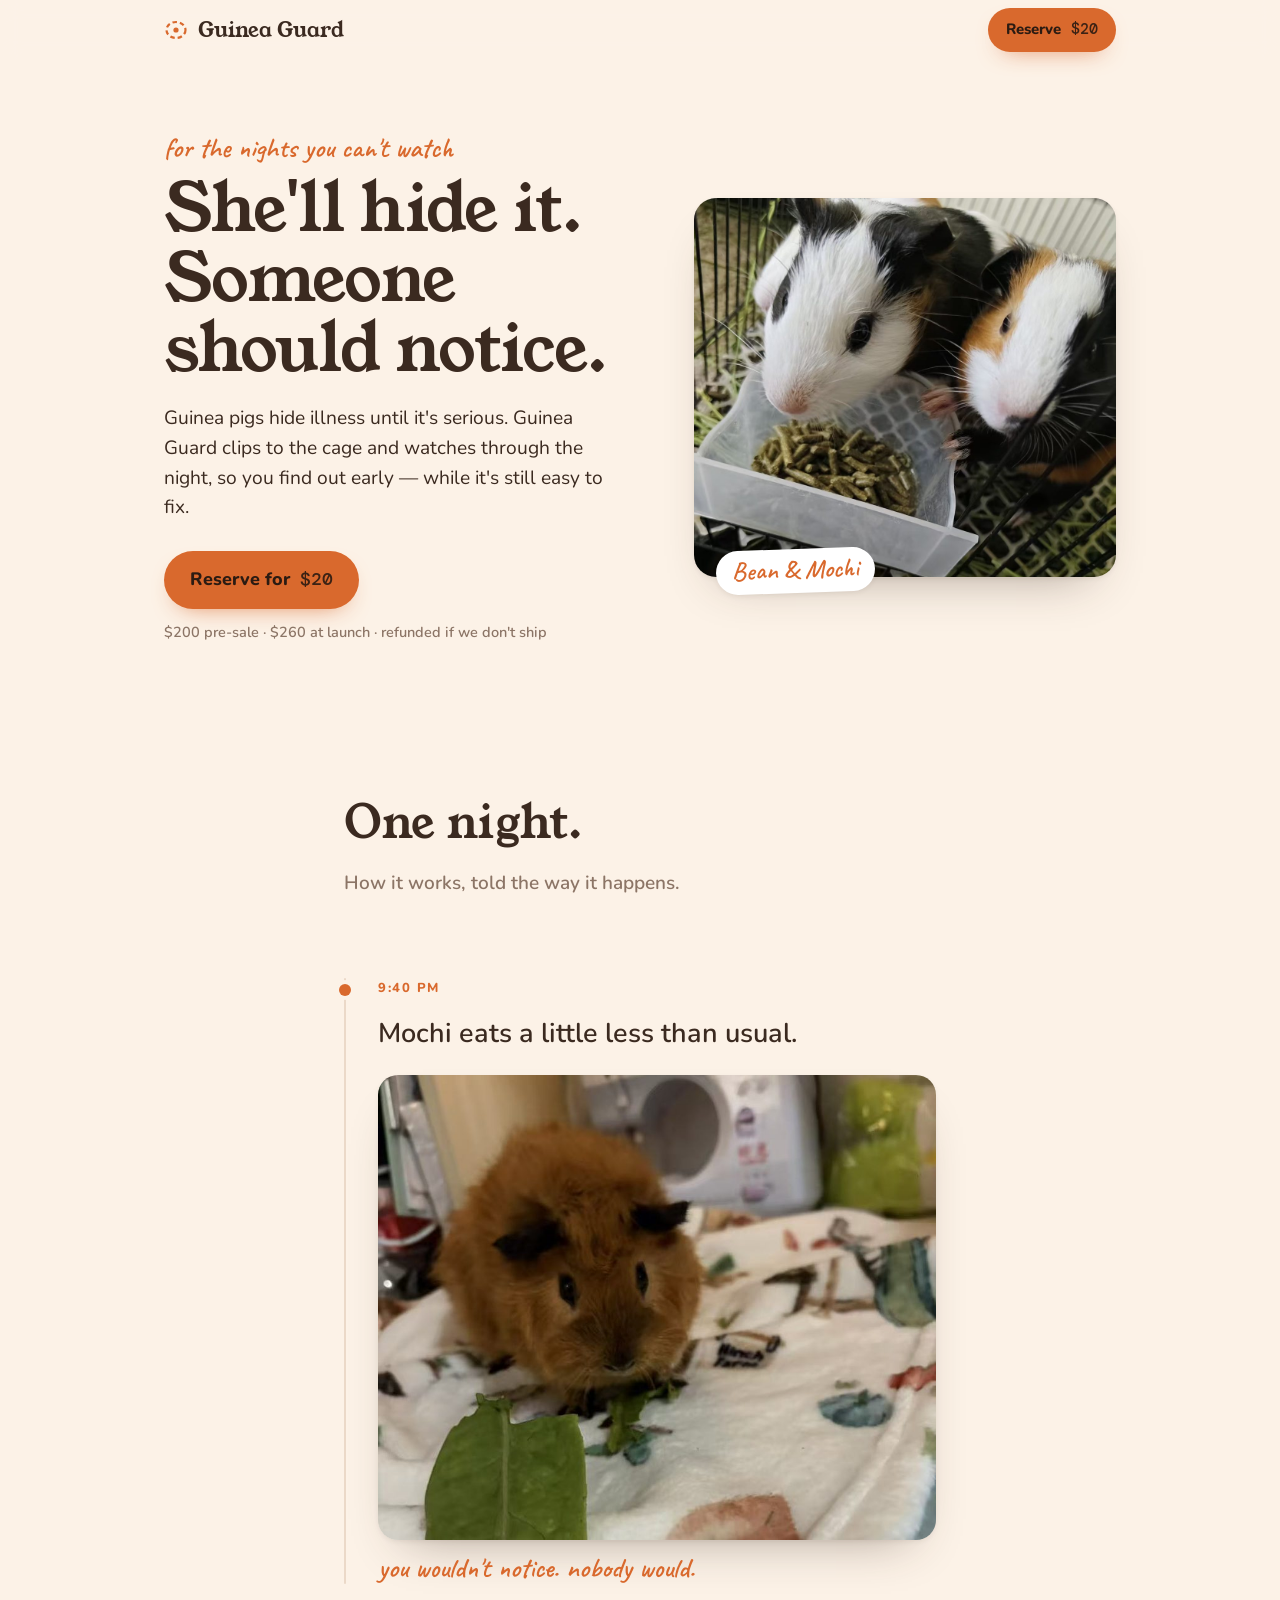
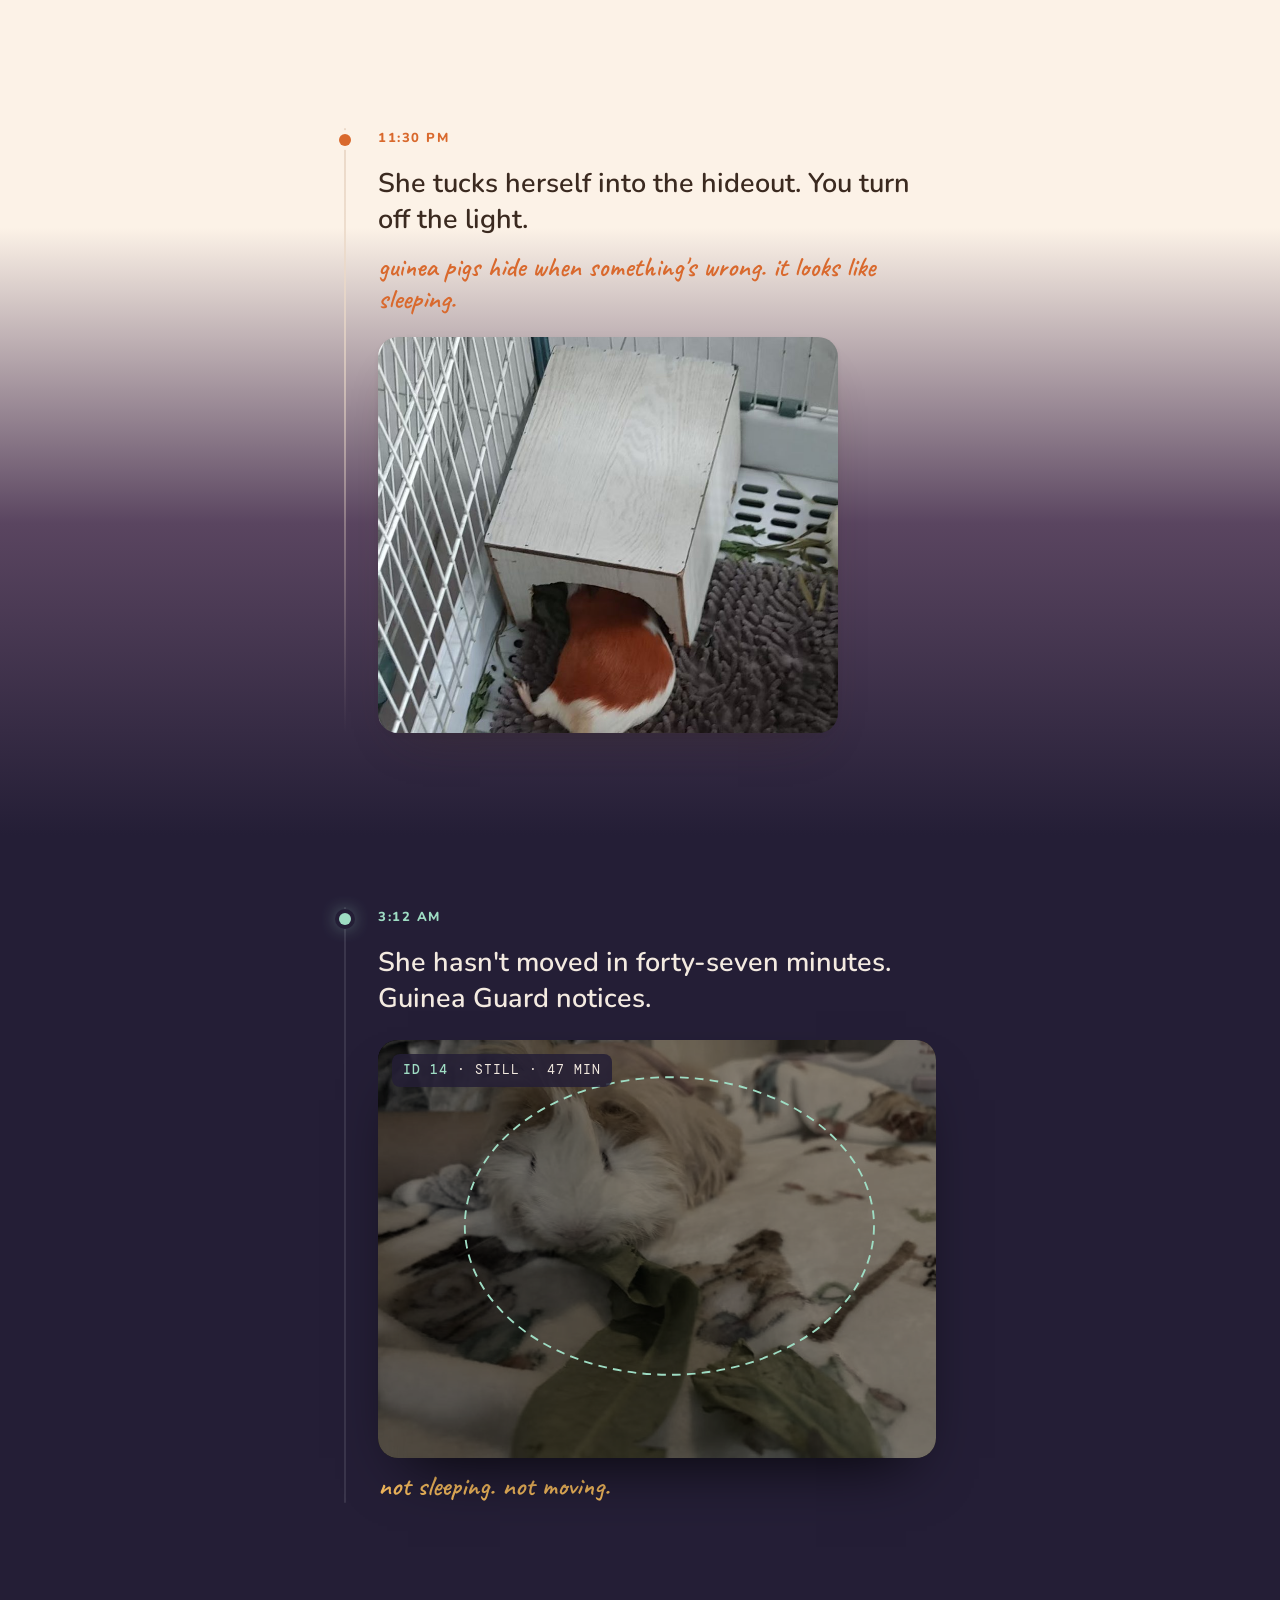
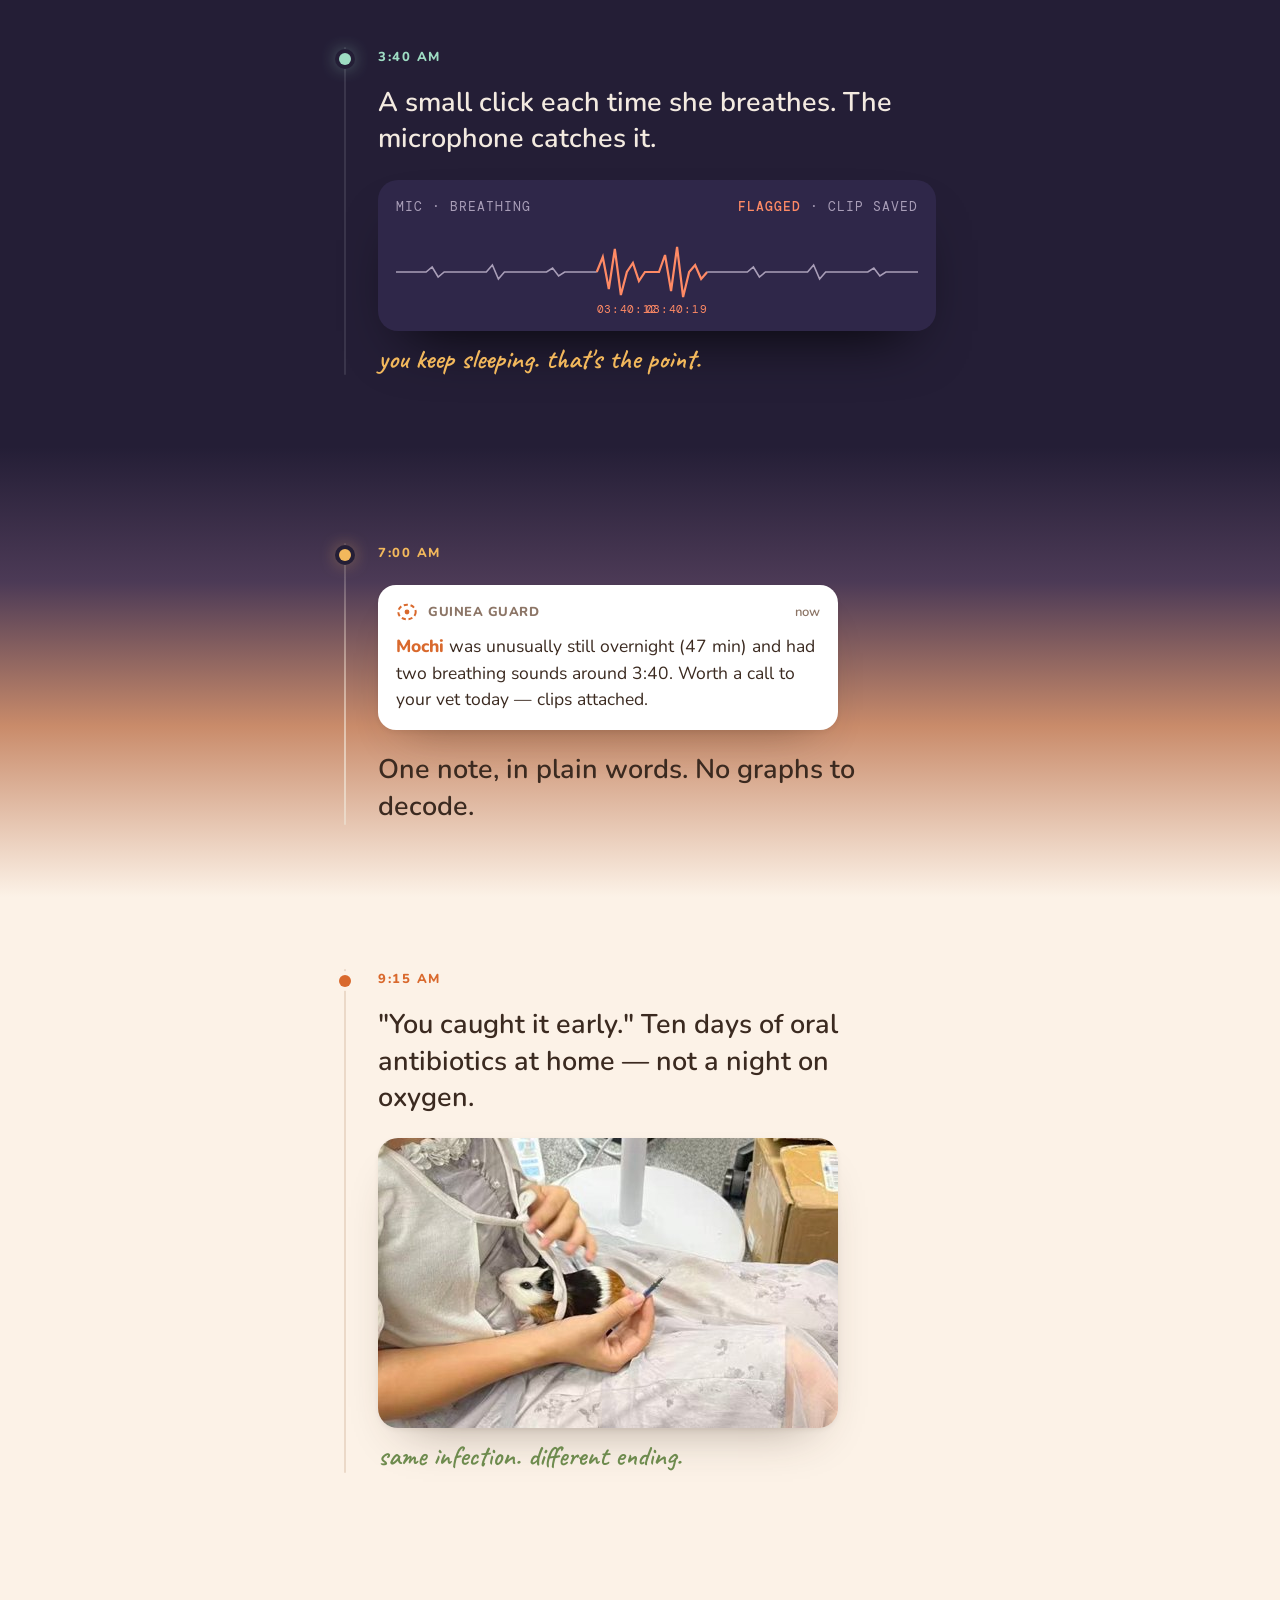
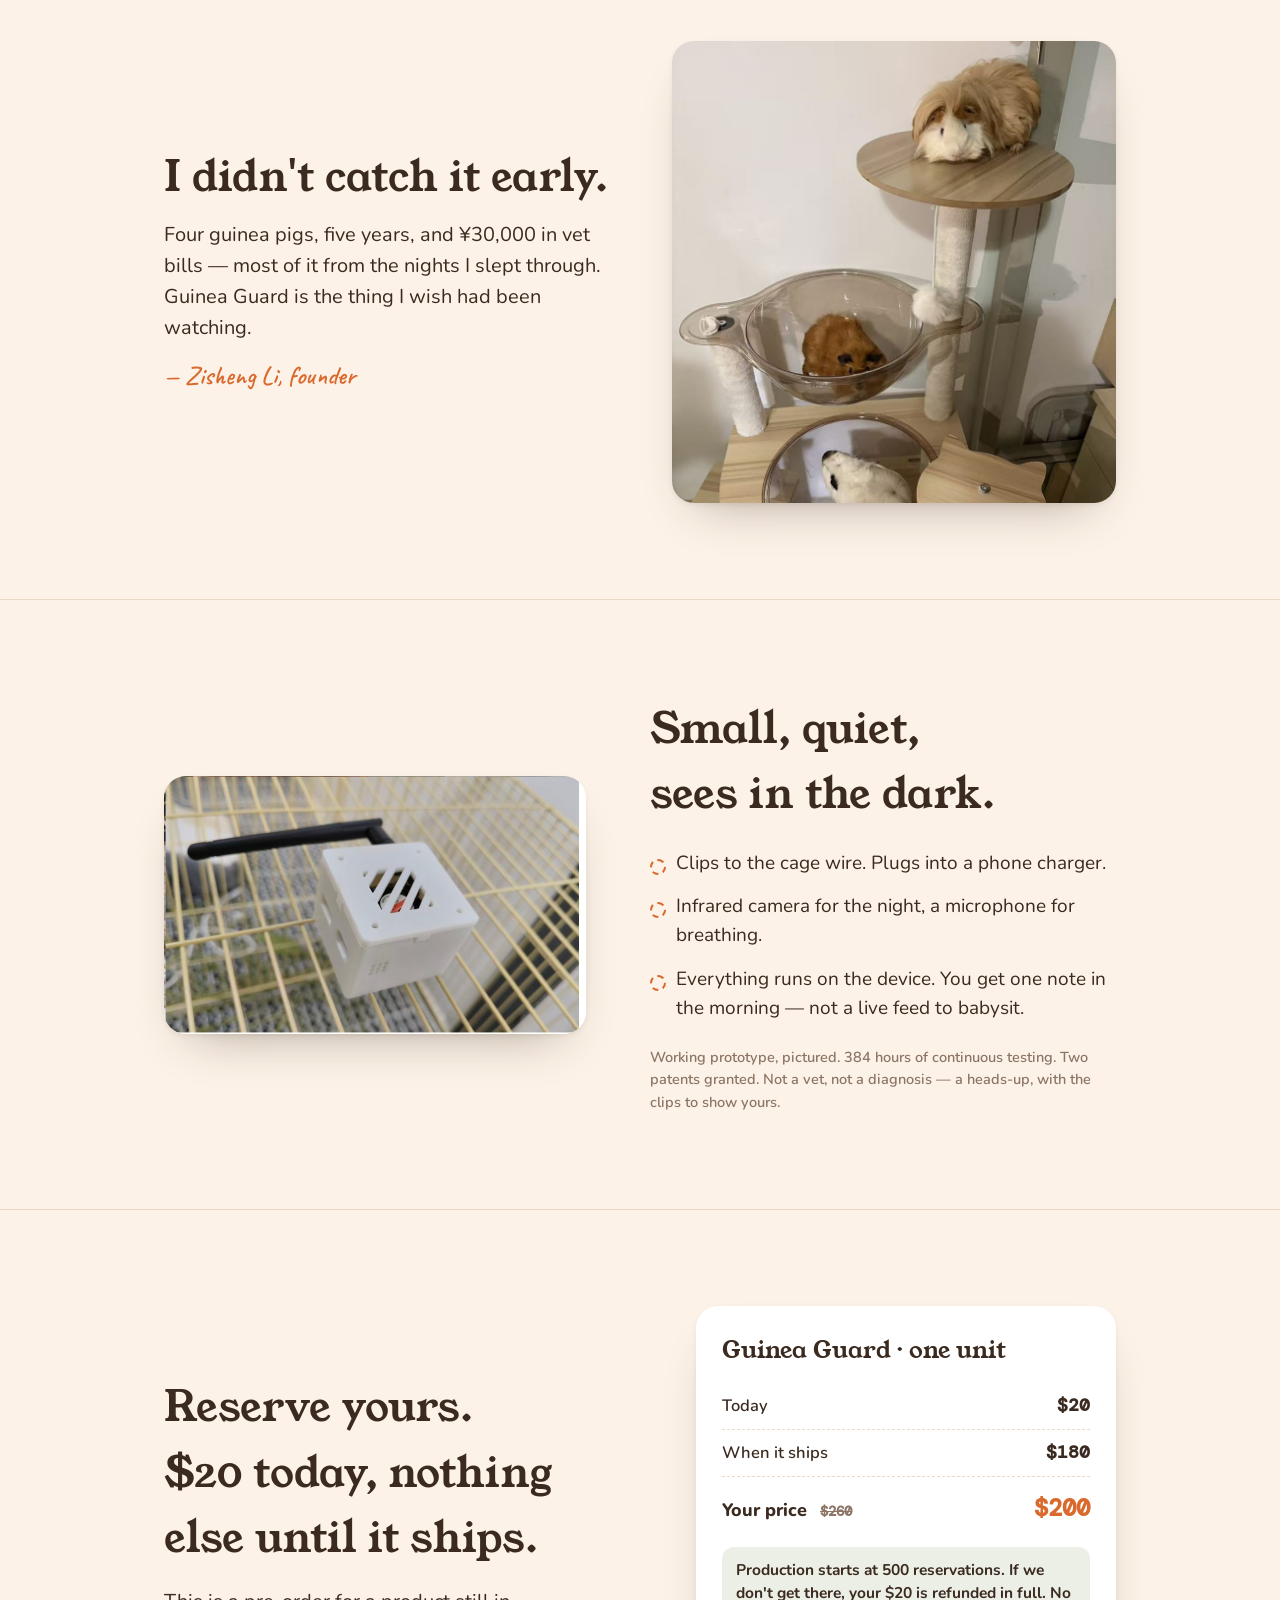
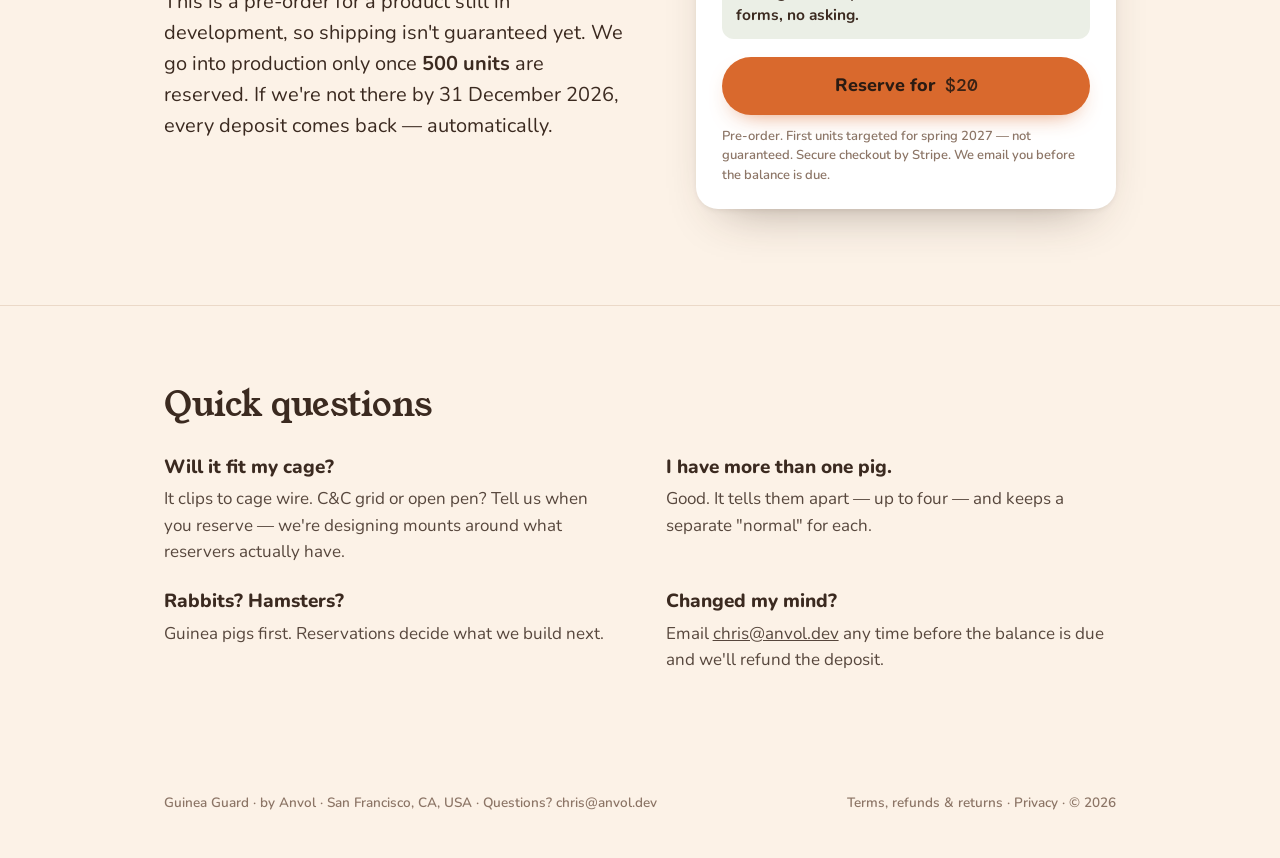
==== commit 71365a20: "Pre-sale page: business location matches the Stripe/IRS record (San Francisco) Co-Authored-By: Claud" ====
--- a/presale/index.html
+++ b/presale/index.html
@@ -370,7 +370,7 @@
 
 <footer>
   <div class="wrap">
-    <span>Guinea Guard · by Anvol · Los Angeles, CA, USA · Questions? <a href="mailto:chris@anvol.dev">chris@anvol.dev</a></span>
+    <span>Guinea Guard · by Anvol · San Francisco, CA, USA · Questions? <a href="mailto:chris@anvol.dev">chris@anvol.dev</a></span>
     <span><a href="terms.html#terms">Terms, refunds &amp; returns</a> · <a href="terms.html#privacy">Privacy</a> · © 2026</span>
   </div>
 </footer>
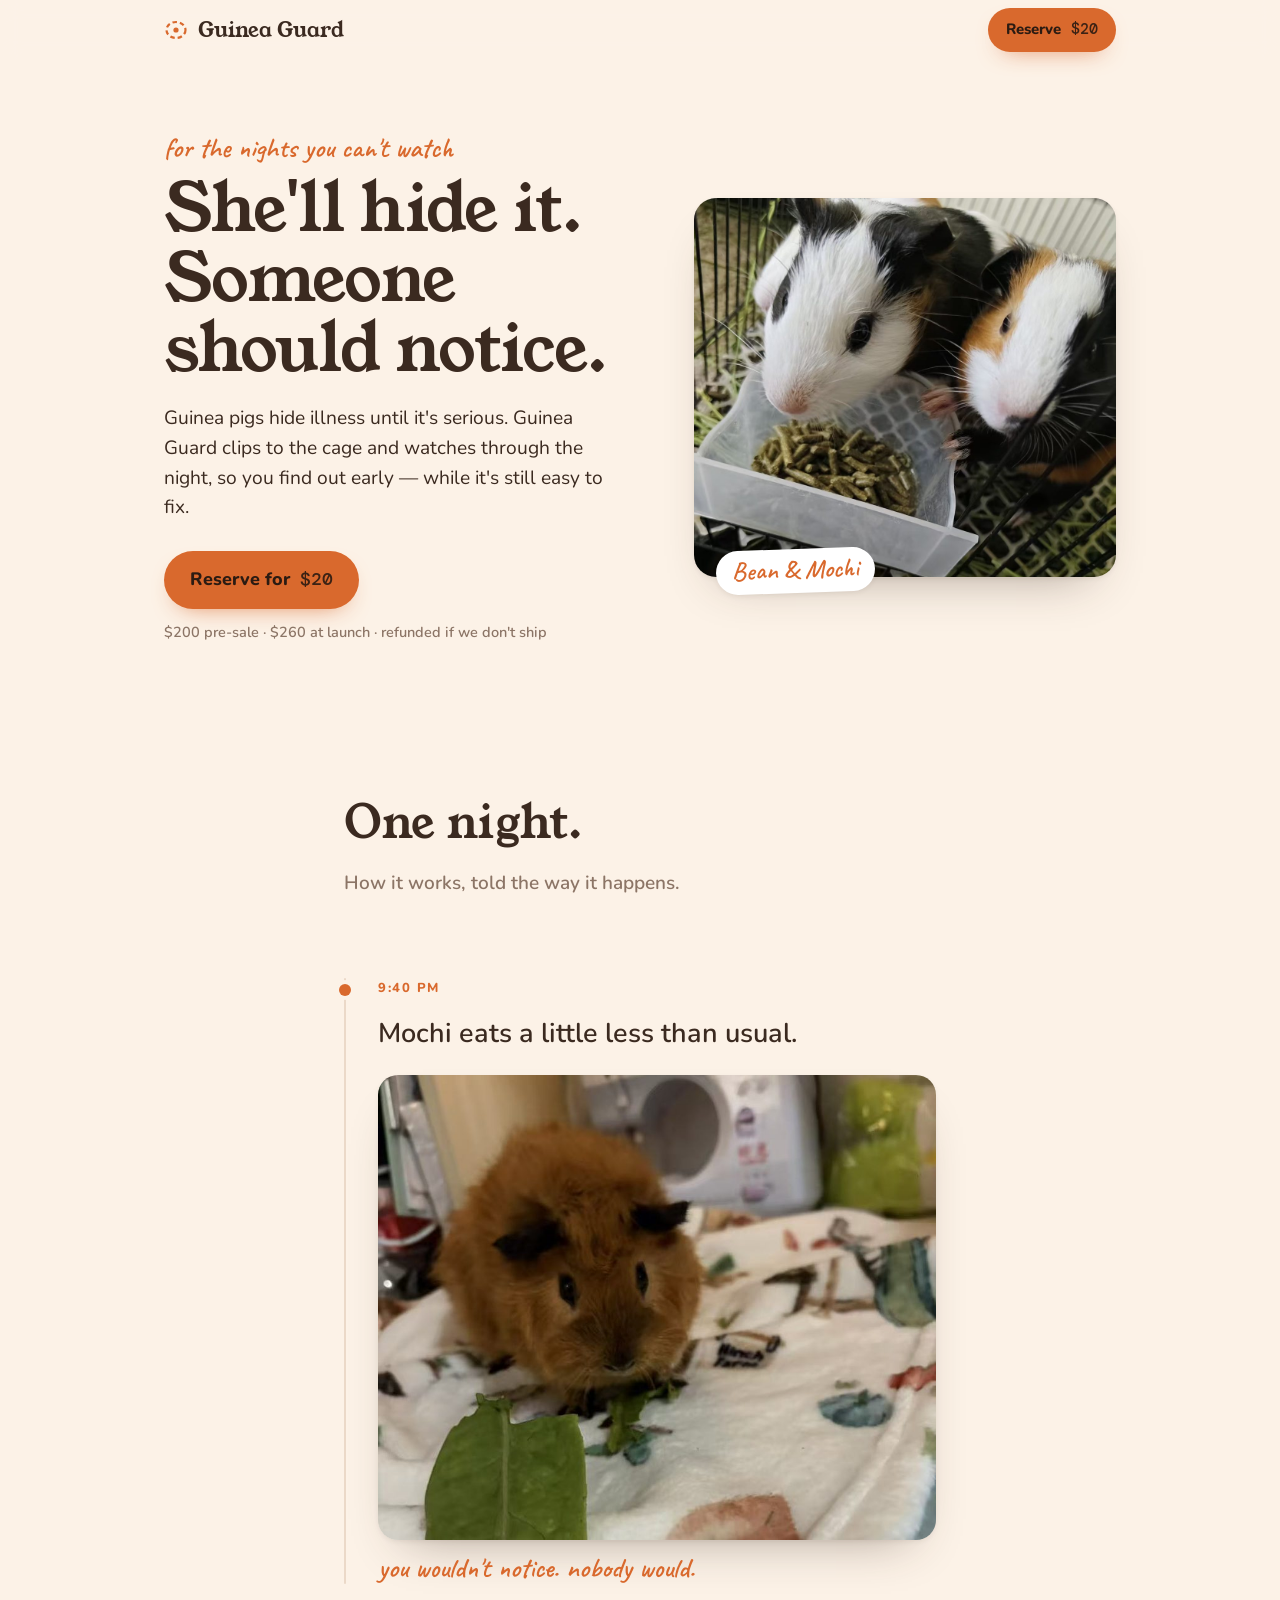
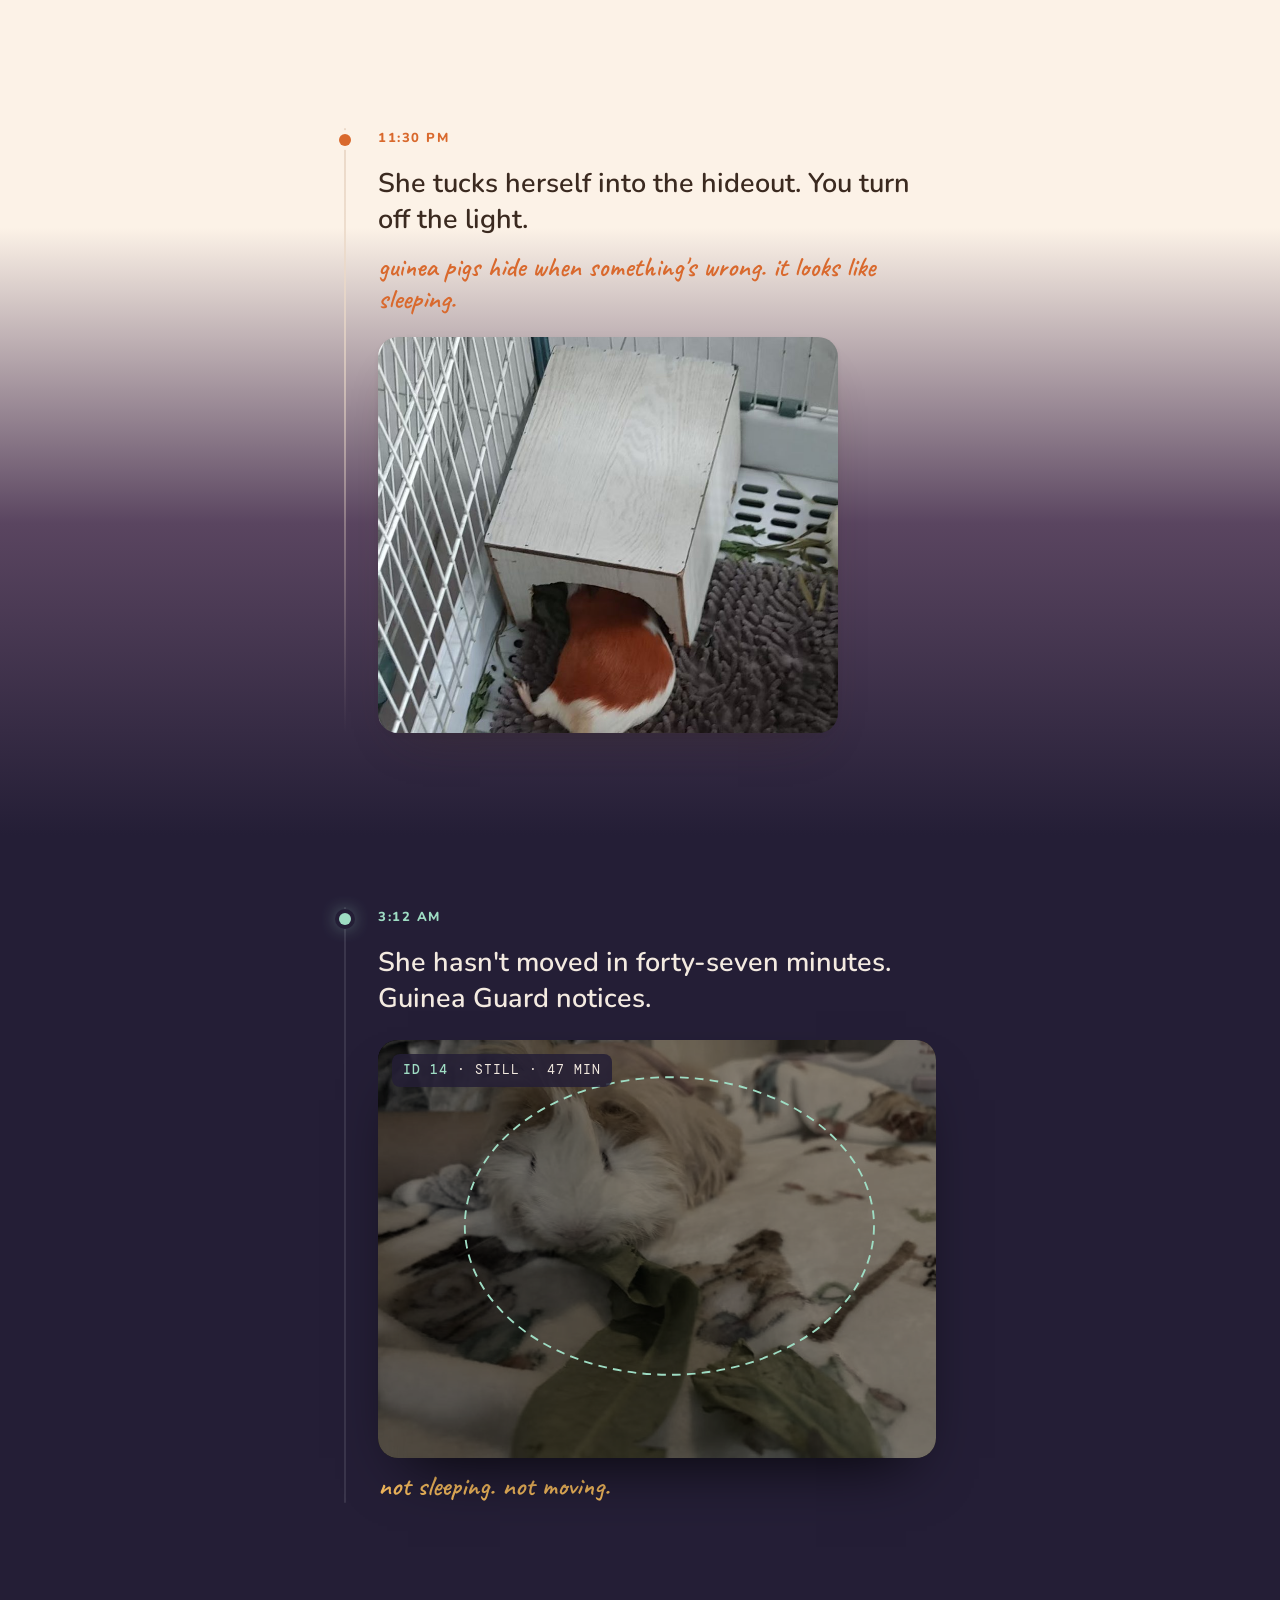
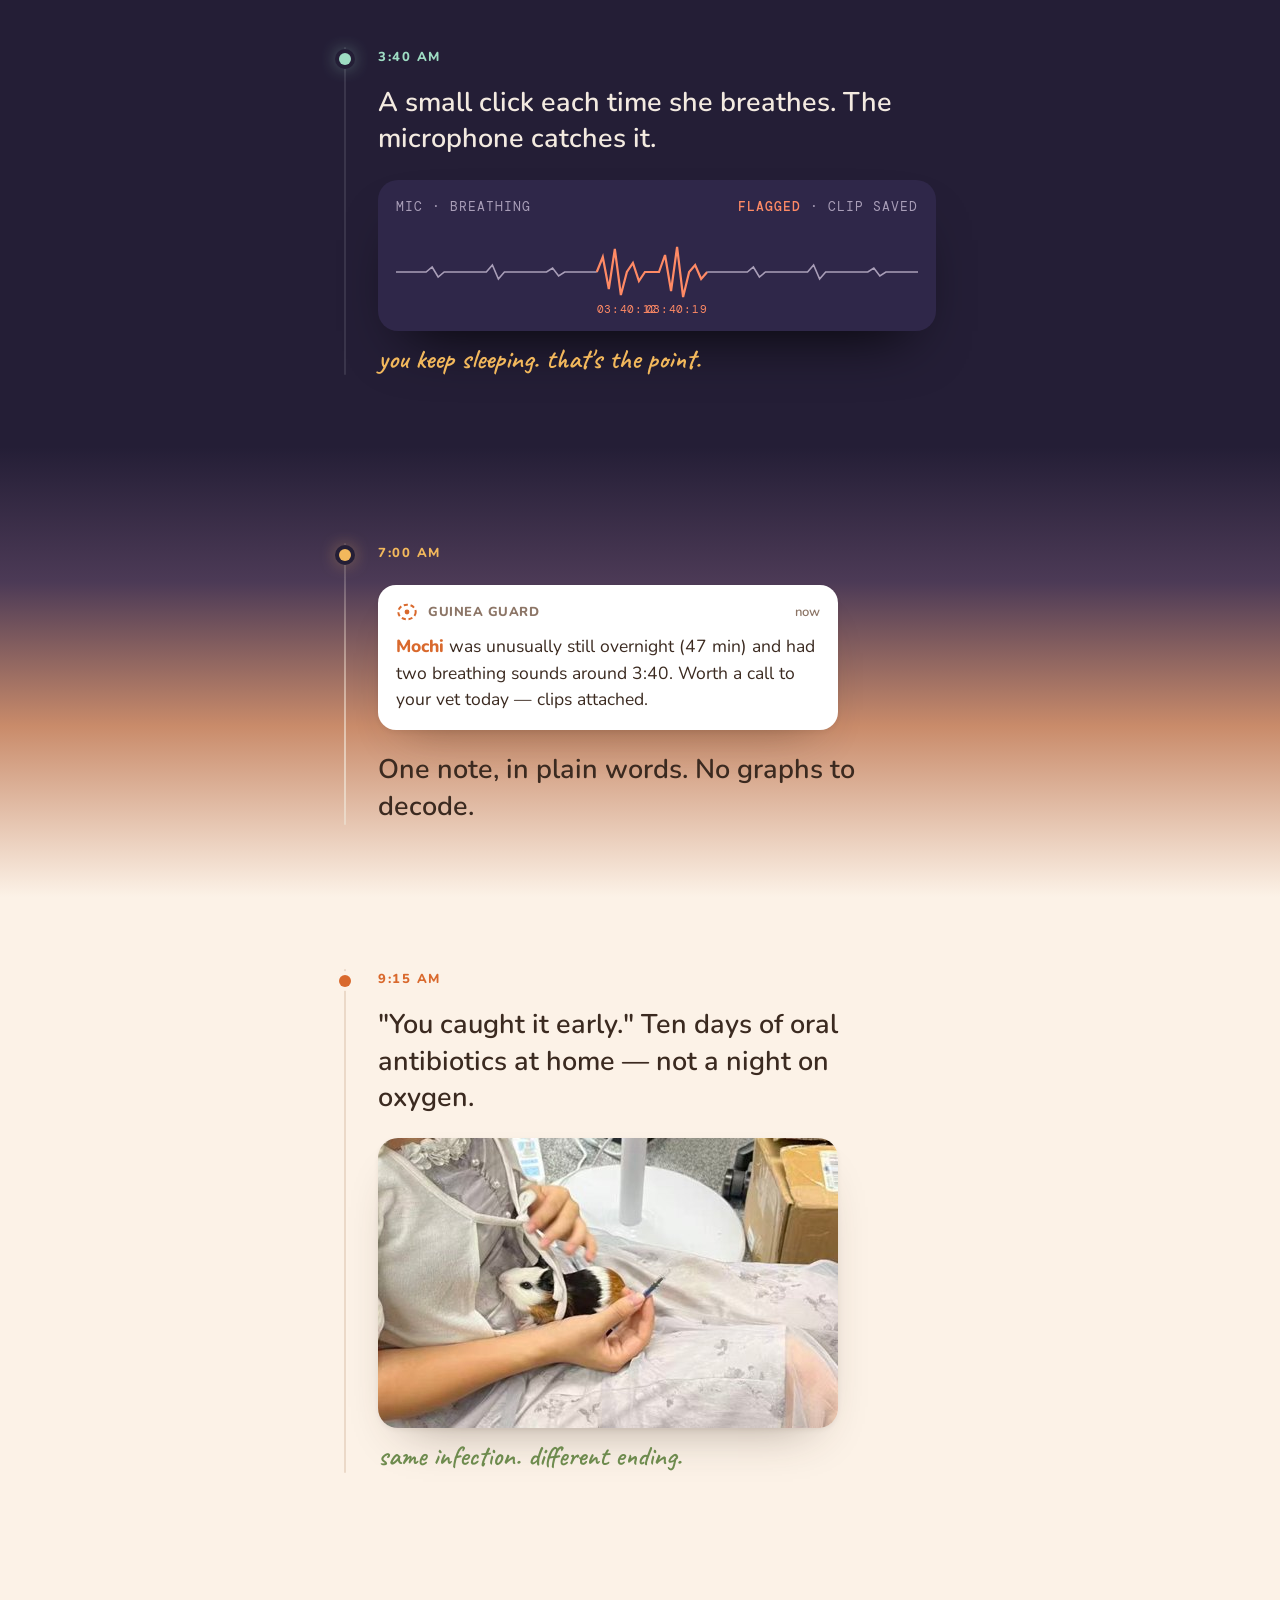
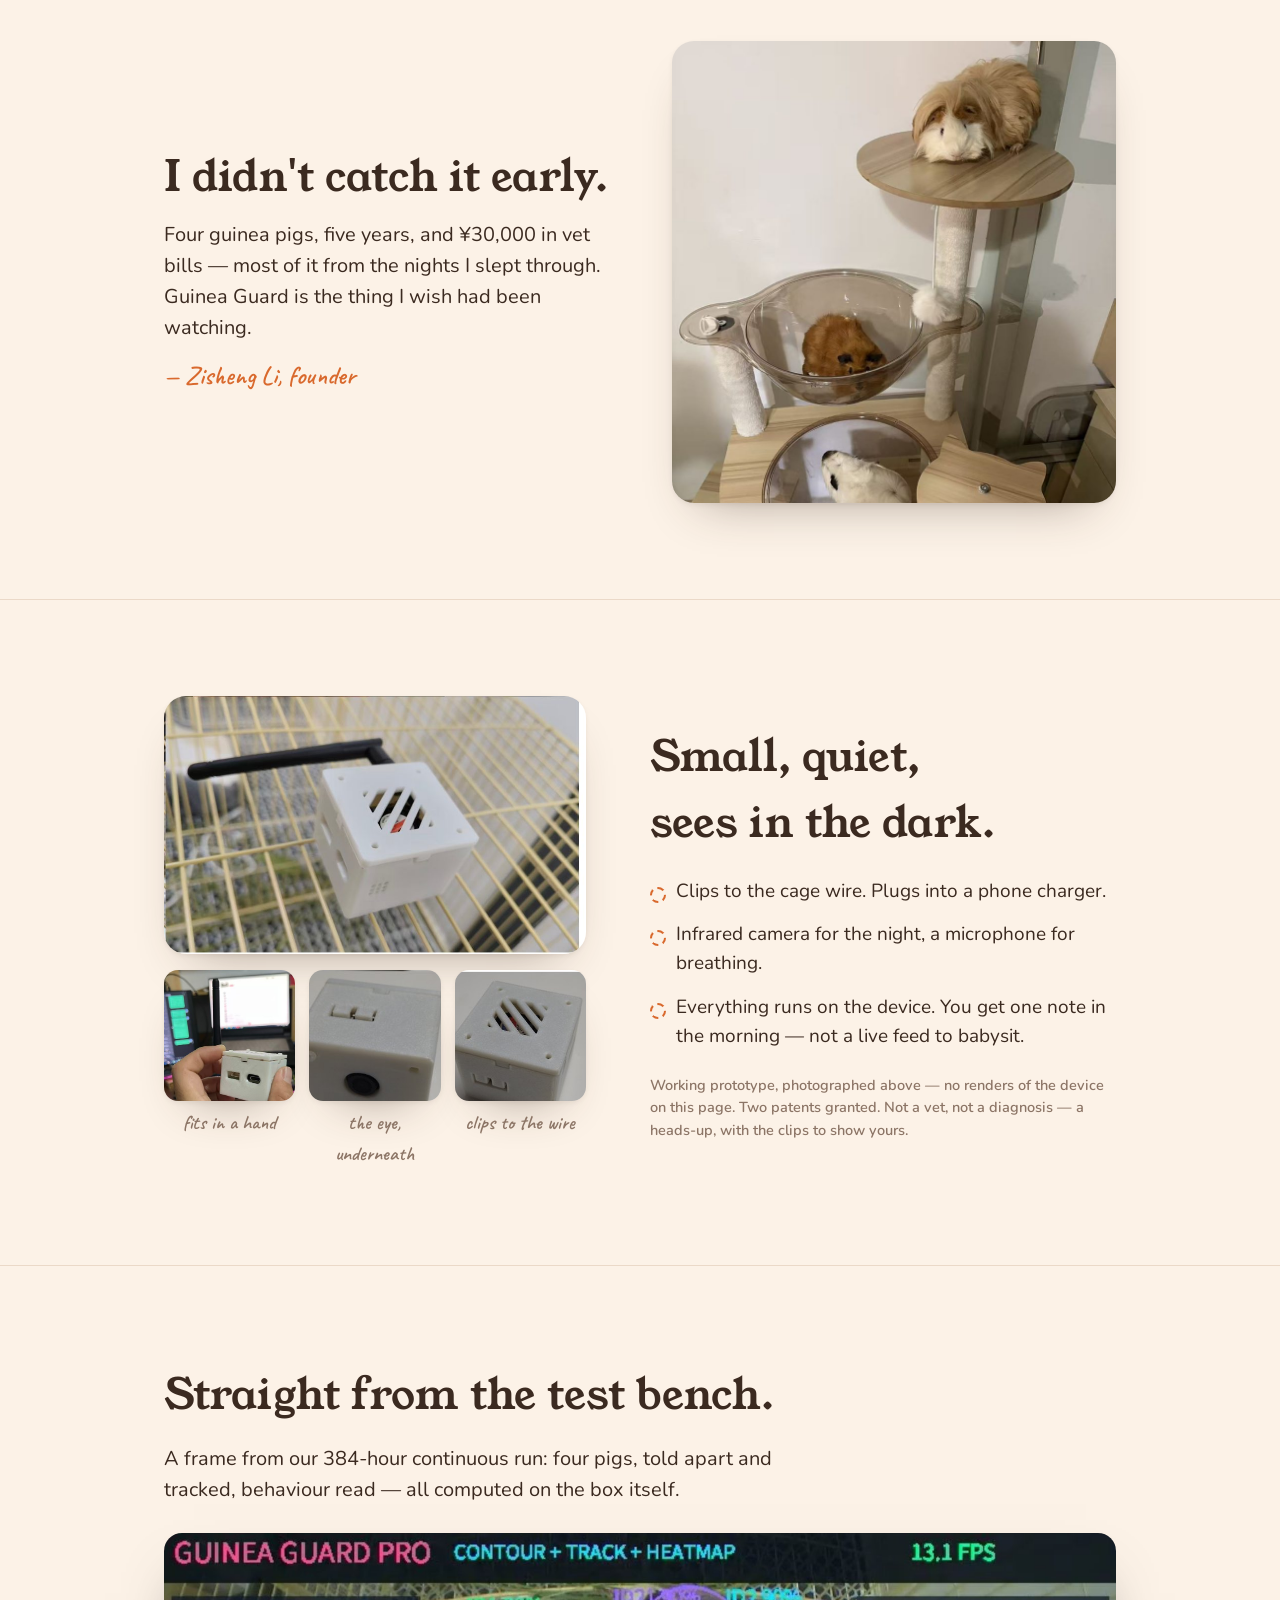
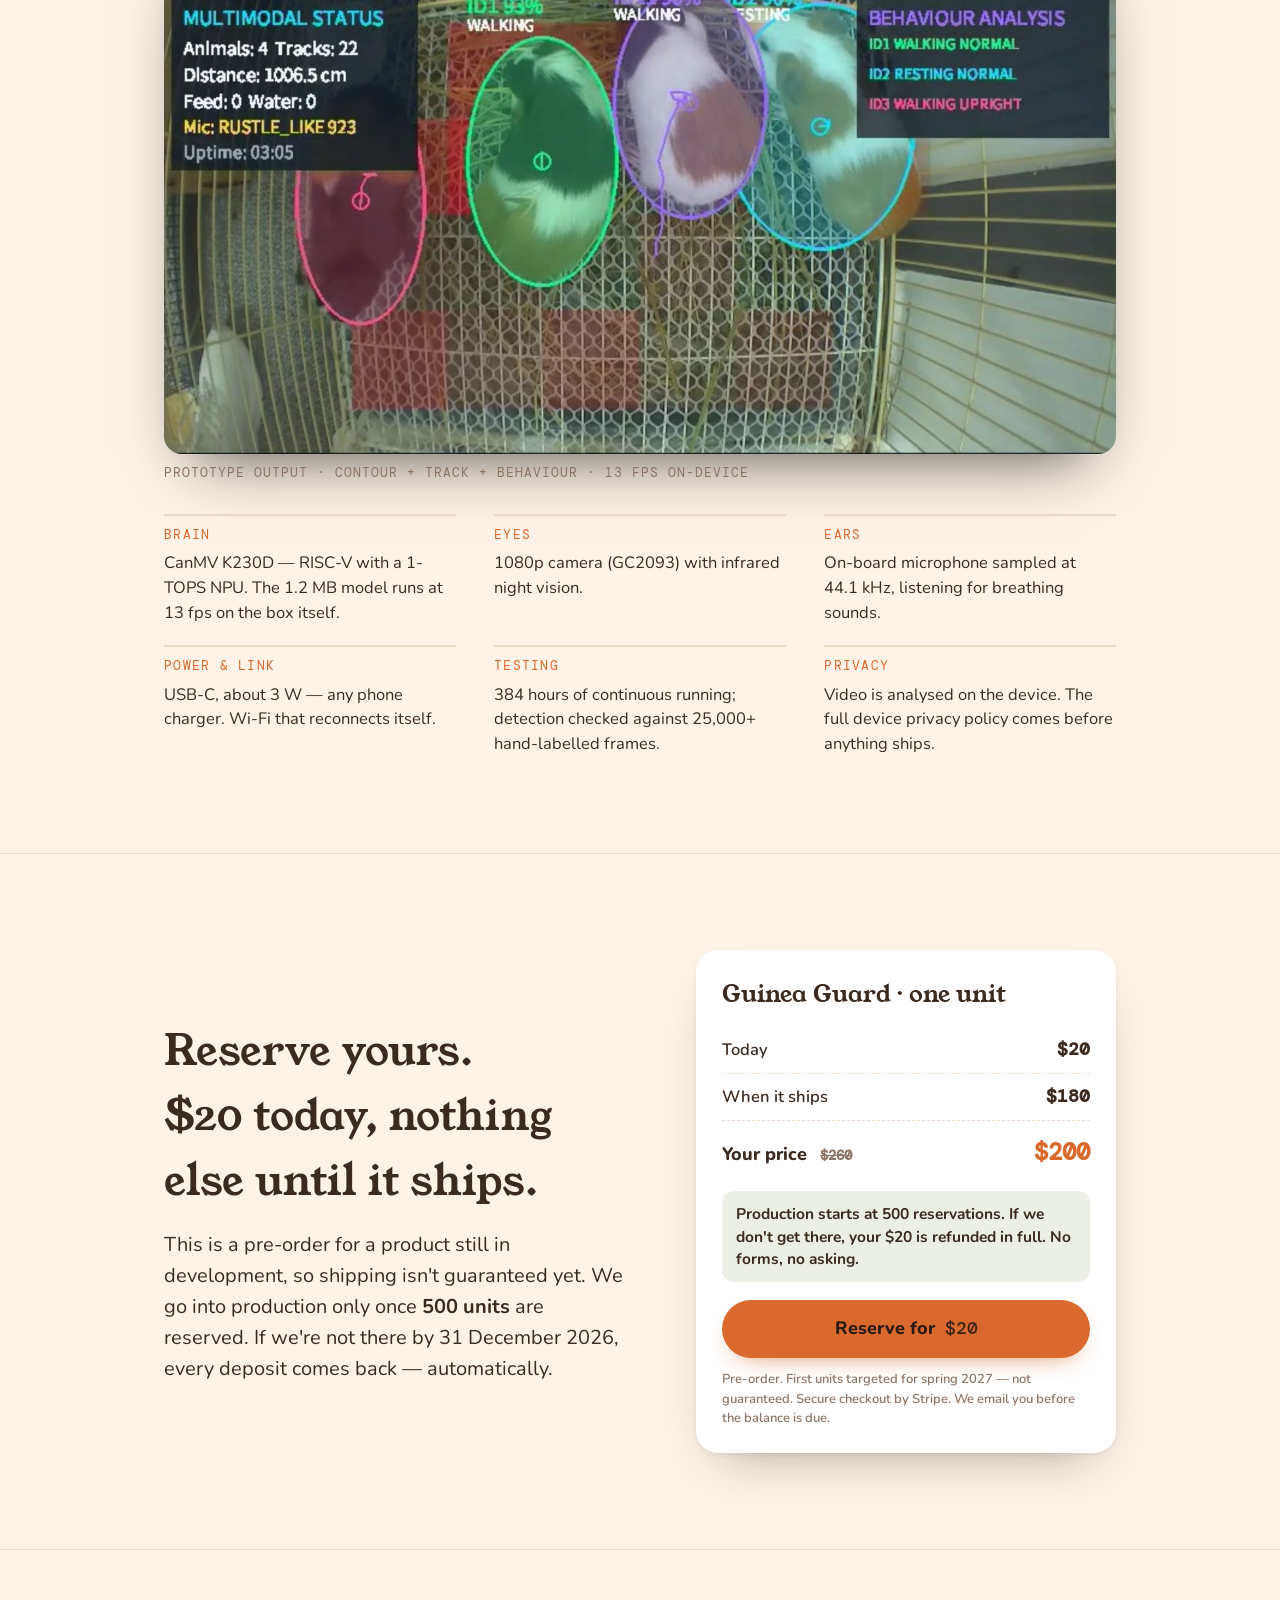
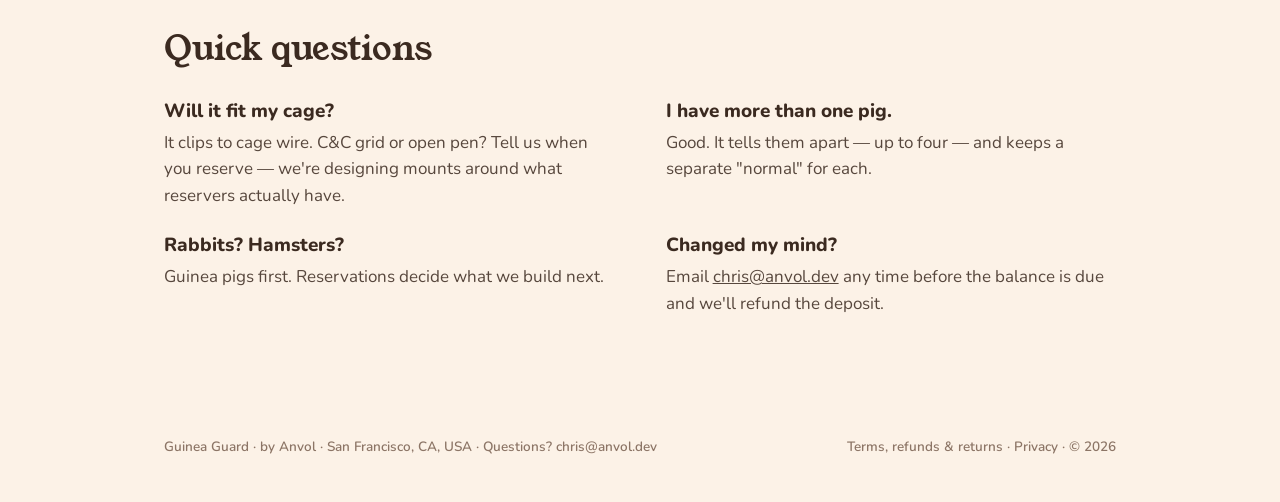
==== commit 9daaa79d: "Pre-sale page: real prototype photos, a live tracking frame, and a spec sheet Credibility pass: phot" ====
--- a/presale/index.html
+++ b/presale/index.html
@@ -1,209 +1,11 @@
 <!doctype html>
 <html lang="en">
+<meta charset="utf-8">
 <title>Guinea Guard</title>
 <meta name="viewport" content="width=device-width, initial-scale=1">
 <link rel="preconnect" href="https://fonts.googleapis.com">
 <link rel="stylesheet" href="https://fonts.googleapis.com/css2?family=Young+Serif&family=Nunito:wght@400;600;700;800&family=Caveat:wght@500;600&family=DM+Mono:wght@400;500&display=swap">
-<style>
-  :root {
-    --paper: #FCF2E7;
-    --card: #FFFFFF;
-    --ink: #3B2A20;
-    --muted: #8C7566;
-    --rule: #EBD9C8;
-    --ginger: #D9692D;
-    --ginger-deep: #BF5620;
-    --on-ginger: #2B1B12;
-    --moss: #6E8B4E;
-    --night: #241E36;
-    --night-2: #2F2749;
-    --night-ink: #F3EAE0;
-    --night-muted: #A99EB8;
-    --glow: #F2B85C;
-    --mint: #9EDCC3;
-    --coral: #FF8A65;
-    --shadow: 0 24px 48px -28px rgba(59, 42, 32, 0.45), 0 2px 6px -2px rgba(59, 42, 32, 0.12);
-    --display: "Young Serif", "Iowan Old Style", Georgia, serif;
-    --body: "Nunito", "Segoe UI", system-ui, sans-serif;
-    --hand: "Caveat", "Segoe Print", "Comic Sans MS", cursive;
-    --mono: "DM Mono", Menlo, Consolas, monospace;
-  }
-  @media (prefers-color-scheme: dark) {
-    :root:not([data-theme="light"]) {
-      --paper: #1E1712; --card: #2A211B; --ink: #F3E9DE; --muted: #B8A192; --rule: #3A2E26;
-      --ginger: #E8813F; --ginger-deep: #F0934F; --on-ginger: #1E1712; --moss: #9DB77A;
-      --shadow: 0 24px 48px -28px rgba(0,0,0,0.8), 0 2px 6px -2px rgba(0,0,0,0.4);
-    }
-  }
-  :root[data-theme="dark"] {
-    --paper: #1E1712; --card: #2A211B; --ink: #F3E9DE; --muted: #B8A192; --rule: #3A2E26;
-    --ginger: #E8813F; --ginger-deep: #F0934F; --on-ginger: #1E1712; --moss: #9DB77A;
-    --shadow: 0 24px 48px -28px rgba(0,0,0,0.8), 0 2px 6px -2px rgba(0,0,0,0.4);
-  }
-
-  * { box-sizing: border-box; }
-  html { scroll-behavior: smooth; }
-  body { margin: 0; background: var(--paper); color: var(--ink); font-family: var(--body); font-size: 19px; line-height: 1.55; -webkit-font-smoothing: antialiased; }
-  img { max-width: 100%; height: auto; display: block; }
-  .wrap > *, .col > * { min-width: 0; }
-  @media (max-width: 600px) { .bd { display: none; } }
-  a { color: inherit; }
-  h1, h2, h3 { font-family: var(--display); font-weight: 400; margin: 0; text-wrap: balance; }
-  p { margin: 0; }
-  .wrap { max-width: 1040px; margin-inline: auto; padding-inline: clamp(20px, 5vw, 44px); }
-  .col { max-width: 680px; margin-inline: auto; padding-inline: clamp(20px, 5vw, 44px); }
-  .hand { font-family: var(--hand); font-weight: 600; font-size: 28px; line-height: 1.15; color: var(--ginger); }
-  .mono { font-family: var(--mono); font-variant-numeric: tabular-nums; }
-  :focus-visible { outline: 3px solid var(--ginger); outline-offset: 3px; border-radius: 4px; }
-
-  .btn {
-    display: inline-flex; align-items: center; gap: 10px;
-    background: var(--ginger); color: var(--on-ginger);
-    font-family: var(--body); font-weight: 800; font-size: 18px;
-    padding: 15px 26px; border-radius: 999px; text-decoration: none; border: 0; cursor: pointer;
-    box-shadow: 0 10px 24px -14px rgba(217, 105, 45, 0.9);
-    transition: background 160ms ease, transform 160ms ease;
-  }
-  .btn:hover { background: var(--ginger-deep); }
-  .btn:active { transform: translateY(1px); }
-  .btn.small { font-size: 15px; padding: 10px 18px; }
-  .btn .amt { font-family: var(--mono); font-weight: 500; opacity: 0.9; }
-
-  /* top bar */
-  .bar { position: sticky; top: 0; z-index: 20; background: color-mix(in srgb, var(--paper) 88%, transparent); backdrop-filter: blur(10px); }
-  .bar .wrap { display: flex; align-items: center; justify-content: space-between; height: 60px; }
-  .brand { display: flex; align-items: center; gap: 10px; font-family: var(--display); font-size: 21px; text-decoration: none; }
-  .brand svg { width: 24px; height: 24px; }
-
-  /* hero */
-  .hero { padding: clamp(28px, 6vw, 72px) 0 clamp(40px, 7vw, 88px); }
-  .hero .wrap { display: grid; grid-template-columns: minmax(0, 1.05fr) minmax(0, 0.95fr); gap: clamp(28px, 5vw, 64px); align-items: center; }
-  @media (max-width: 860px) { .hero .wrap { grid-template-columns: minmax(0, 1fr); } .photo { margin-bottom: 20px; } }
-  .hero h1 { font-size: clamp(40px, 5.6vw, 66px); line-height: 1.06; letter-spacing: -0.01em; margin: 10px 0 20px; }
-  .hero .lede { font-size: clamp(19px, 1.5vw, 21px); max-width: 30em; color: var(--ink); }
-  .hero .cta { margin-top: 28px; display: flex; flex-direction: column; gap: 12px; align-items: flex-start; }
-  .cta-note { font-size: 14.5px; color: var(--muted); font-weight: 600; }
-  .photo { position: relative; }
-  .photo img { border-radius: 22px; box-shadow: var(--shadow); }
-  .photo .cap { position: absolute; left: 22px; bottom: -16px; background: var(--card); color: var(--ginger); padding: 6px 16px 8px; border-radius: 999px; box-shadow: var(--shadow); transform: rotate(-2deg); font-size: 26px; }
-
-  /* story */
-  .story-head { padding: clamp(24px, 5vw, 56px) 0 8px; }
-  .story-head h2 { font-size: clamp(32px, 4vw, 46px); }
-  .story-head p { margin-top: 10px; color: var(--muted); font-weight: 600; }
-  .scene { position: relative; padding: clamp(40px, 6vw, 72px) 0; }
-  .scene .col { position: relative; padding-left: calc(clamp(20px, 5vw, 44px) + 34px); }
-  .scene .col::before { content: ""; position: absolute; left: clamp(20px, 5vw, 44px); top: 0; bottom: 0; width: 2px; background: var(--rule); border-radius: 2px; }
-  .scene .col::after { content: ""; position: absolute; left: calc(clamp(20px, 5vw, 44px) - 5px); top: 6px; width: 12px; height: 12px; border-radius: 50%; background: var(--ginger); box-shadow: 0 0 0 4px var(--paper); }
-  .time { font-family: var(--body); font-weight: 800; font-size: 13px; letter-spacing: 0.12em; text-transform: uppercase; color: var(--ginger); margin-bottom: 18px; }
-  .line { font-size: clamp(22px, 2.4vw, 27px); line-height: 1.35; font-weight: 600; max-width: 20em; }
-  .note { margin-top: 12px; }
-  .scene img { border-radius: 20px; box-shadow: var(--shadow); }
-  .scene .pic { margin: 22px 0 6px; max-width: 560px; }
-  .scene .pic.sm { max-width: 460px; }
-
-  /* dusk / night / dawn */
-  .scene.dusk { background: linear-gradient(180deg, var(--paper) 0%, var(--paper) 22%, #5A4560 60%, var(--night) 100%); padding-bottom: clamp(56px, 8vw, 96px); }
-  .scene.dusk .col::before { background: linear-gradient(180deg, var(--rule), transparent); }
-  .scene.night { background: var(--night); color: var(--night-ink); }
-  .scene.night .col::before { background: rgba(255,255,255,0.10); }
-  .scene.night .col::after { background: var(--mint); box-shadow: 0 0 0 4px var(--night), 0 0 18px var(--mint); }
-  .scene.night .time { color: var(--mint); }
-  .scene.night .note { color: var(--glow); }
-  .scene.dawn { background: linear-gradient(180deg, var(--night) 0%, #4C3A56 30%, #C98B6A 62%, var(--paper) 100%); color: var(--night-ink); padding-top: clamp(56px, 8vw, 96px); }
-  .scene.dawn .col::before { background: linear-gradient(180deg, rgba(255,255,255,0.10), var(--rule)); }
-  .scene.dawn .col::after { background: var(--glow); box-shadow: 0 0 0 4px var(--night), 0 0 18px var(--glow); }
-  .scene.dawn .time { color: var(--glow); }
-  .scene.dawn .line { color: var(--ink); }
-  .scene.dawn .after { color: var(--ink); }
-
-  /* device view (3:12) */
-  .cam { position: relative; max-width: 560px; margin: 22px 0 6px; border-radius: 20px; overflow: hidden; background: #000; box-shadow: 0 30px 60px -30px rgba(0,0,0,0.9); }
-  .cam img { border-radius: 0; box-shadow: none; filter: brightness(0.5) saturate(0.55) sepia(0.25); }
-  .cam svg { position: absolute; inset: 0; width: 100%; height: 100%; }
-  .cam .ring { fill: none; stroke: var(--mint); stroke-width: 3; stroke-dasharray: 14 10; transform-box: fill-box; transform-origin: center; animation: breathe 3.2s ease-in-out infinite; }
-  @keyframes breathe { 0%, 100% { transform: scale(1); opacity: 0.85; } 50% { transform: scale(1.03); opacity: 1; } }
-  .chip { position: absolute; left: 14px; top: 14px; background: rgba(36,30,54,0.85); color: var(--night-ink); font-family: var(--mono); font-size: 12.5px; letter-spacing: 0.08em; padding: 7px 11px; border-radius: 8px; }
-  .chip b { color: var(--mint); font-weight: 500; }
-  .chip.flag b { color: var(--coral); }
-
-  /* audio card (3:40) */
-  .audio { max-width: 560px; margin: 22px 0 6px; background: var(--night-2); border-radius: 20px; padding: 18px 18px 14px; box-shadow: 0 30px 60px -30px rgba(0,0,0,0.9); }
-  .audio .h { display: flex; justify-content: space-between; font-family: var(--mono); font-size: 12.5px; letter-spacing: 0.08em; color: var(--night-muted); margin-bottom: 10px; }
-  .audio .h b { color: var(--coral); font-weight: 500; }
-  .audio svg { width: 100%; height: 90px; display: block; }
-  .audio .w { fill: none; stroke: var(--night-muted); stroke-width: 1.6; }
-  .audio .f { fill: none; stroke: var(--coral); stroke-width: 2.2; }
-  .audio .lab { font-family: var(--mono); font-size: 11px; fill: var(--coral); letter-spacing: 0.06em; }
-
-  /* notification (7:00) */
-  .toast { max-width: 460px; margin: 22px 0 6px; background: var(--card); color: var(--ink); border-radius: 18px; padding: 16px 18px 18px; box-shadow: var(--shadow); }
-  .toast .h { display: flex; align-items: center; gap: 10px; font-size: 13px; font-weight: 800; letter-spacing: 0.04em; text-transform: uppercase; color: var(--muted); margin-bottom: 10px; }
-  .toast .h svg { width: 22px; height: 22px; }
-  .toast .h span:last-child { margin-left: auto; font-weight: 600; letter-spacing: 0; text-transform: none; }
-  .toast p { font-size: 17.5px; line-height: 1.5; }
-  .toast p b { color: var(--ginger); font-weight: 800; }
-
-  /* founder */
-  .founder { padding: clamp(48px, 8vw, 96px) 0; }
-  .founder .wrap { display: grid; grid-template-columns: minmax(0, 1fr) minmax(0, 1fr); gap: clamp(28px, 5vw, 64px); align-items: center; }
-  @media (max-width: 860px) { .founder .wrap { grid-template-columns: minmax(0, 1fr); } }
-  .founder h2 { font-size: clamp(30px, 3.6vw, 42px); line-height: 1.15; }
-  .founder p { margin-top: 18px; font-size: 20px; max-width: 26em; }
-  .founder .sig { margin-top: 18px; font-size: 26px; }
-  .founder img { border-radius: 22px; box-shadow: var(--shadow); }
-
-  /* device */
-  .device { padding: clamp(48px, 8vw, 96px) 0; border-top: 1px solid var(--rule); }
-  .device .wrap { display: grid; grid-template-columns: minmax(0, 0.95fr) minmax(0, 1.05fr); gap: clamp(28px, 5vw, 64px); align-items: center; }
-  @media (max-width: 860px) { .device .wrap { grid-template-columns: minmax(0, 1fr); } }
-  .device h2 { font-size: clamp(30px, 3.6vw, 42px); }
-  .device ul { list-style: none; padding: 0; margin: 22px 0 0; display: grid; gap: 14px; font-size: 19px; max-width: 26em; }
-  .device li { padding-left: 26px; position: relative; }
-  .device li::before { content: ""; position: absolute; left: 0; top: 0.55em; width: 12px; height: 12px; border-radius: 50%; border: 2px dashed var(--ginger); }
-  .device .proof { margin-top: 22px; font-size: 14.5px; font-weight: 600; color: var(--muted); }
-  .device img { border-radius: 22px; box-shadow: var(--shadow); }
-
-  /* reserve */
-  .reserve { padding: clamp(48px, 8vw, 96px) 0; border-top: 1px solid var(--rule); }
-  .reserve .wrap { display: grid; grid-template-columns: minmax(0, 1fr) minmax(280px, 420px); gap: clamp(28px, 5vw, 72px); align-items: center; }
-  @media (max-width: 860px) { .reserve .wrap { grid-template-columns: minmax(0, 1fr); } }
-  .reserve h2 { font-size: clamp(30px, 3.6vw, 42px); }
-  .reserve p.big { margin-top: 16px; font-size: 20px; max-width: 26em; }
-  .ticket { background: var(--card); border-radius: 22px; padding: 26px 26px 24px; box-shadow: var(--shadow); }
-  .ticket .h { font-family: var(--display); font-size: 24px; margin-bottom: 14px; }
-  .row { display: flex; justify-content: space-between; align-items: baseline; gap: 12px; padding: 9px 0; border-bottom: 1px dashed var(--rule); font-weight: 600; font-size: 16.5px; }
-  .row .amt { font-family: var(--mono); font-size: 18px; }
-  .row.total { border-bottom: 0; font-weight: 800; font-size: 18px; padding-top: 12px; }
-  .row.total .amt { font-size: 24px; color: var(--ginger); }
-  .row.total .was { font-family: var(--mono); font-size: 14px; color: var(--muted); text-decoration: line-through; margin-left: 8px; }
-  .ticket .promise { margin: 12px 0 18px; padding: 12px 14px; border-radius: 12px; background: color-mix(in srgb, var(--moss) 14%, var(--card)); color: var(--ink); font-size: 15.5px; font-weight: 700; line-height: 1.45; }
-  .ticket .btn { width: 100%; justify-content: center; }
-  .ticket .fine { margin-top: 12px; font-size: 13px; color: var(--muted); font-weight: 600; line-height: 1.5; }
-
-  /* faq */
-  .faq { padding: clamp(40px, 6vw, 72px) 0 clamp(48px, 8vw, 96px); border-top: 1px solid var(--rule); }
-  .faq h2 { font-size: clamp(26px, 3vw, 34px); margin-bottom: 22px; }
-  .faq dl { margin: 0; display: grid; grid-template-columns: 1fr 1fr; gap: 22px clamp(24px, 4vw, 56px); }
-  @media (max-width: 760px) { .faq dl { grid-template-columns: 1fr; } }
-  .faq dt { font-weight: 800; margin-bottom: 4px; }
-  .faq dd { margin: 0; font-size: 17px; color: var(--ink); opacity: 0.85; }
-
-  footer { padding: 24px 0 44px; font-size: 13.5px; font-weight: 600; color: var(--muted); }
-  footer .wrap { display: flex; flex-wrap: wrap; justify-content: space-between; gap: 12px 24px; }
-  footer a { text-decoration: none; }
-  footer a:hover { text-decoration: underline; }
-
-  /* reveal */
-  .js .rv { opacity: 0; transform: translateY(14px); transition: opacity 450ms ease, transform 450ms ease; }
-  .js .rv.in { opacity: 1; transform: none; }
-  @media (prefers-reduced-motion: reduce) {
-    html { scroll-behavior: auto; }
-    .js .rv { opacity: 1; transform: none; transition: none; }
-    .cam .ring { animation: none; }
-    .btn { transition: none; }
-  }
-</style>
+<link rel="stylesheet" href="style.css">
 
 <div class="bar">
   <div class="wrap">
@@ -323,7 +125,23 @@
 
 <section class="device">
   <div class="wrap">
-    <img class="rv" src="img/device.jpg" alt="The Guinea Guard prototype — a small white box with an antenna, clipped to the wire of a guinea pig cage" width="900" height="550">
+    <div class="rv">
+      <img src="img/device.jpg" alt="The Guinea Guard prototype — a small white box with an antenna, clipped to the wire of a guinea pig cage" width="900" height="550">
+      <div class="shots">
+        <figure>
+          <img src="img/real-hand.jpg" alt="The prototype held in a hand, USB-C and USB ports visible on its side" width="438" height="471">
+          <figcaption>fits in a hand</figcaption>
+        </figure>
+        <figure>
+          <img src="img/real-lens.jpg" alt="The underside of the prototype, showing the camera lens" width="256" height="204">
+          <figcaption>the eye, underneath</figcaption>
+        </figure>
+        <figure>
+          <img src="img/real-top.jpg" alt="The prototype from above, showing the vent and cage clips" width="262" height="233">
+          <figcaption>clips to the wire</figcaption>
+        </figure>
+      </div>
+    </div>
     <div class="rv">
       <h2>Small, quiet, sees in the dark.</h2>
       <ul>
@@ -331,8 +149,29 @@
         <li>Infrared camera for the night, a microphone for breathing.</li>
         <li>Everything runs on the device. You get one note in the morning — not a live feed to babysit.</li>
       </ul>
-      <p class="proof">Working prototype, pictured. 384 hours of continuous testing. Two patents granted. Not a vet, not a diagnosis — a heads-up, with the clips to show yours.</p>
-    </div>
+      <p class="proof">Working prototype, photographed above — no renders of the device on this page. Two patents granted. Not a vet, not a diagnosis — a heads-up, with the clips to show yours.</p>
+    </div>
+  </div>
+</section>
+
+<section class="lab">
+  <div class="wrap">
+    <div class="rv">
+      <h2>Straight from the test bench.</h2>
+      <p class="big">A frame from our 384-hour continuous run: four pigs, told apart and tracked, behaviour read — all computed on the box itself.</p>
+    </div>
+    <figure class="screen rv">
+      <img src="img/tracking.jpg" alt="Actual tracking output from the prototype: four guinea pigs outlined and identified in their cage, with live status and behaviour analysis panels" width="1400" height="766">
+      <figcaption>PROTOTYPE OUTPUT · CONTOUR + TRACK + BEHAVIOUR · 13 FPS ON-DEVICE</figcaption>
+    </figure>
+    <dl class="specs rv">
+      <div><dt>Brain</dt><dd>CanMV K230D — RISC-V with a 1-TOPS NPU. The 1.2&nbsp;MB model runs at 13&nbsp;fps on the box itself.</dd></div>
+      <div><dt>Eyes</dt><dd>1080p camera (GC2093) with infrared night vision.</dd></div>
+      <div><dt>Ears</dt><dd>On-board microphone sampled at 44.1&nbsp;kHz, listening for breathing sounds.</dd></div>
+      <div><dt>Power &amp; link</dt><dd>USB-C, about 3&nbsp;W — any phone charger. Wi-Fi that reconnects itself.</dd></div>
+      <div><dt>Testing</dt><dd>384 hours of continuous running; detection checked against 25,000+ hand-labelled frames.</dd></div>
+      <div><dt>Privacy</dt><dd>Video is analysed on the device. The full device privacy policy comes before anything ships.</dd></div>
+    </dl>
   </div>
 </section>
 
@@ -348,7 +187,7 @@
       <div class="row"><span>When it ships</span><span class="amt">$180</span></div>
       <div class="row total"><span>Your price <span class="was">$260</span></span><span class="amt">$200</span></div>
       <div class="promise">Production starts at 500 reservations. If we don't get there, your $20 is refunded in full. No forms, no asking.</div>
-      <a class="btn" href="https://buy.stripe.com/test_3cI00b5gL1hT2tc64y0VO00">Reserve for <span class="amt">$20</span></a>
+      <a class="btn" href="https://buy.stripe.com/7sY5kE3sA3BL3cE0XScV200">Reserve for <span class="amt">$20</span></a>
       <p class="fine">Pre-order. First units targeted for spring 2027 — not guaranteed. Secure checkout by Stripe. We email you before the balance is due.</p>
     </div>
   </div>
@@ -381,10 +220,6 @@
     <p><strong>Reservation received.</strong> Stripe has emailed your receipt. We'll write when there's real news — and before the balance is ever due. Meanwhile, if you want, reply to that email with a photo of your setup: it's how we design the mount.</p>
   </div>
 </div>
-<style>
-  .thanks { background: var(--card); border-bottom: 1px solid var(--rule); padding: 22px 0; }
-  .thanks p { max-width: 62ch; font-size: 17.5px; }
-</style>
 <script>
   (function () {
     try {
--- a/presale/style.css
+++ b/presale/style.css
@@ -0,0 +1,222 @@
+:root {
+  --paper: #FCF2E7;
+  --card: #FFFFFF;
+  --ink: #3B2A20;
+  --muted: #8C7566;
+  --rule: #EBD9C8;
+  --ginger: #D9692D;
+  --ginger-deep: #BF5620;
+  --on-ginger: #2B1B12;
+  --moss: #6E8B4E;
+  --night: #241E36;
+  --night-2: #2F2749;
+  --night-ink: #F3EAE0;
+  --night-muted: #A99EB8;
+  --glow: #F2B85C;
+  --mint: #9EDCC3;
+  --coral: #FF8A65;
+  --shadow: 0 24px 48px -28px rgba(59, 42, 32, 0.45), 0 2px 6px -2px rgba(59, 42, 32, 0.12);
+  --display: "Young Serif", "Iowan Old Style", Georgia, serif;
+  --body: "Nunito", "Segoe UI", system-ui, sans-serif;
+  --hand: "Caveat", "Segoe Print", "Comic Sans MS", cursive;
+  --mono: "DM Mono", Menlo, Consolas, monospace;
+}
+@media (prefers-color-scheme: dark) {
+  :root:not([data-theme="light"]) {
+    --paper: #1E1712; --card: #2A211B; --ink: #F3E9DE; --muted: #B8A192; --rule: #3A2E26;
+    --ginger: #E8813F; --ginger-deep: #F0934F; --on-ginger: #1E1712; --moss: #9DB77A;
+    --shadow: 0 24px 48px -28px rgba(0,0,0,0.8), 0 2px 6px -2px rgba(0,0,0,0.4);
+  }
+}
+:root[data-theme="dark"] {
+  --paper: #1E1712; --card: #2A211B; --ink: #F3E9DE; --muted: #B8A192; --rule: #3A2E26;
+  --ginger: #E8813F; --ginger-deep: #F0934F; --on-ginger: #1E1712; --moss: #9DB77A;
+  --shadow: 0 24px 48px -28px rgba(0,0,0,0.8), 0 2px 6px -2px rgba(0,0,0,0.4);
+}
+
+* { box-sizing: border-box; }
+html { scroll-behavior: smooth; }
+body { margin: 0; background: var(--paper); color: var(--ink); font-family: var(--body); font-size: 19px; line-height: 1.55; -webkit-font-smoothing: antialiased; }
+img { max-width: 100%; height: auto; display: block; }
+.wrap > *, .col > * { min-width: 0; }
+@media (max-width: 600px) { .bd { display: none; } }
+a { color: inherit; }
+h1, h2, h3 { font-family: var(--display); font-weight: 400; margin: 0; text-wrap: balance; }
+p { margin: 0; }
+.wrap { max-width: 1040px; margin-inline: auto; padding-inline: clamp(20px, 5vw, 44px); }
+.col { max-width: 680px; margin-inline: auto; padding-inline: clamp(20px, 5vw, 44px); }
+.hand { font-family: var(--hand); font-weight: 600; font-size: 28px; line-height: 1.15; color: var(--ginger); }
+.mono { font-family: var(--mono); font-variant-numeric: tabular-nums; }
+:focus-visible { outline: 3px solid var(--ginger); outline-offset: 3px; border-radius: 4px; }
+
+.btn {
+  display: inline-flex; align-items: center; gap: 10px;
+  background: var(--ginger); color: var(--on-ginger);
+  font-family: var(--body); font-weight: 800; font-size: 18px;
+  padding: 15px 26px; border-radius: 999px; text-decoration: none; border: 0; cursor: pointer;
+  box-shadow: 0 10px 24px -14px rgba(217, 105, 45, 0.9);
+  transition: background 160ms ease, transform 160ms ease;
+}
+.btn:hover { background: var(--ginger-deep); }
+.btn:active { transform: translateY(1px); }
+.btn.small { font-size: 15px; padding: 10px 18px; }
+.btn .amt { font-family: var(--mono); font-weight: 500; opacity: 0.9; }
+
+/* top bar */
+.bar { position: sticky; top: 0; z-index: 20; background: color-mix(in srgb, var(--paper) 88%, transparent); backdrop-filter: blur(10px); }
+.bar .wrap { display: flex; align-items: center; justify-content: space-between; height: 60px; }
+.brand { display: flex; align-items: center; gap: 10px; font-family: var(--display); font-size: 21px; text-decoration: none; }
+.brand svg { width: 24px; height: 24px; }
+
+/* hero */
+.hero { padding: clamp(28px, 6vw, 72px) 0 clamp(40px, 7vw, 88px); }
+.hero .wrap { display: grid; grid-template-columns: minmax(0, 1.05fr) minmax(0, 0.95fr); gap: clamp(28px, 5vw, 64px); align-items: center; }
+@media (max-width: 860px) { .hero .wrap { grid-template-columns: minmax(0, 1fr); } .photo { margin-bottom: 20px; } }
+.hero h1 { font-size: clamp(40px, 5.6vw, 66px); line-height: 1.06; letter-spacing: -0.01em; margin: 10px 0 20px; }
+.hero .lede { font-size: clamp(19px, 1.5vw, 21px); max-width: 30em; color: var(--ink); }
+.hero .cta { margin-top: 28px; display: flex; flex-direction: column; gap: 12px; align-items: flex-start; }
+.cta-note { font-size: 14.5px; color: var(--muted); font-weight: 600; }
+.photo { position: relative; }
+.photo img { border-radius: 22px; box-shadow: var(--shadow); }
+.photo .cap { position: absolute; left: 22px; bottom: -16px; background: var(--card); color: var(--ginger); padding: 6px 16px 8px; border-radius: 999px; box-shadow: var(--shadow); transform: rotate(-2deg); font-size: 26px; }
+
+/* story */
+.story-head { padding: clamp(24px, 5vw, 56px) 0 8px; }
+.story-head h2 { font-size: clamp(32px, 4vw, 46px); }
+.story-head p { margin-top: 10px; color: var(--muted); font-weight: 600; }
+.scene { position: relative; padding: clamp(40px, 6vw, 72px) 0; }
+.scene .col { position: relative; padding-left: calc(clamp(20px, 5vw, 44px) + 34px); }
+.scene .col::before { content: ""; position: absolute; left: clamp(20px, 5vw, 44px); top: 0; bottom: 0; width: 2px; background: var(--rule); border-radius: 2px; }
+.scene .col::after { content: ""; position: absolute; left: calc(clamp(20px, 5vw, 44px) - 5px); top: 6px; width: 12px; height: 12px; border-radius: 50%; background: var(--ginger); box-shadow: 0 0 0 4px var(--paper); }
+.time { font-family: var(--body); font-weight: 800; font-size: 13px; letter-spacing: 0.12em; text-transform: uppercase; color: var(--ginger); margin-bottom: 18px; }
+.line { font-size: clamp(22px, 2.4vw, 27px); line-height: 1.35; font-weight: 600; max-width: 20em; }
+.note { margin-top: 12px; }
+.scene img { border-radius: 20px; box-shadow: var(--shadow); }
+.scene .pic { margin: 22px 0 6px; max-width: 560px; }
+.scene .pic.sm { max-width: 460px; }
+
+/* dusk / night / dawn */
+.scene.dusk { background: linear-gradient(180deg, var(--paper) 0%, var(--paper) 22%, #5A4560 60%, var(--night) 100%); padding-bottom: clamp(56px, 8vw, 96px); }
+.scene.dusk .col::before { background: linear-gradient(180deg, var(--rule), transparent); }
+.scene.night { background: var(--night); color: var(--night-ink); }
+.scene.night .col::before { background: rgba(255,255,255,0.10); }
+.scene.night .col::after { background: var(--mint); box-shadow: 0 0 0 4px var(--night), 0 0 18px var(--mint); }
+.scene.night .time { color: var(--mint); }
+.scene.night .note { color: var(--glow); }
+.scene.dawn { background: linear-gradient(180deg, var(--night) 0%, #4C3A56 30%, #C98B6A 62%, var(--paper) 100%); color: var(--night-ink); padding-top: clamp(56px, 8vw, 96px); }
+.scene.dawn .col::before { background: linear-gradient(180deg, rgba(255,255,255,0.10), var(--rule)); }
+.scene.dawn .col::after { background: var(--glow); box-shadow: 0 0 0 4px var(--night), 0 0 18px var(--glow); }
+.scene.dawn .time { color: var(--glow); }
+.scene.dawn .line { color: var(--ink); }
+.scene.dawn .after { color: var(--ink); }
+
+/* device view (3:12) */
+.cam { position: relative; max-width: 560px; margin: 22px 0 6px; border-radius: 20px; overflow: hidden; background: #000; box-shadow: 0 30px 60px -30px rgba(0,0,0,0.9); }
+.cam img { border-radius: 0; box-shadow: none; filter: brightness(0.5) saturate(0.55) sepia(0.25); }
+.cam svg { position: absolute; inset: 0; width: 100%; height: 100%; }
+.cam .ring { fill: none; stroke: var(--mint); stroke-width: 3; stroke-dasharray: 14 10; transform-box: fill-box; transform-origin: center; animation: breathe 3.2s ease-in-out infinite; }
+@keyframes breathe { 0%, 100% { transform: scale(1); opacity: 0.85; } 50% { transform: scale(1.03); opacity: 1; } }
+.chip { position: absolute; left: 14px; top: 14px; background: rgba(36,30,54,0.85); color: var(--night-ink); font-family: var(--mono); font-size: 12.5px; letter-spacing: 0.08em; padding: 7px 11px; border-radius: 8px; }
+.chip b { color: var(--mint); font-weight: 500; }
+.chip.flag b { color: var(--coral); }
+
+/* audio card (3:40) */
+.audio { max-width: 560px; margin: 22px 0 6px; background: var(--night-2); border-radius: 20px; padding: 18px 18px 14px; box-shadow: 0 30px 60px -30px rgba(0,0,0,0.9); }
+.audio .h { display: flex; justify-content: space-between; font-family: var(--mono); font-size: 12.5px; letter-spacing: 0.08em; color: var(--night-muted); margin-bottom: 10px; }
+.audio .h b { color: var(--coral); font-weight: 500; }
+.audio svg { width: 100%; height: 90px; display: block; }
+.audio .w { fill: none; stroke: var(--night-muted); stroke-width: 1.6; }
+.audio .f { fill: none; stroke: var(--coral); stroke-width: 2.2; }
+.audio .lab { font-family: var(--mono); font-size: 11px; fill: var(--coral); letter-spacing: 0.06em; }
+
+/* notification (7:00) */
+.toast { max-width: 460px; margin: 22px 0 6px; background: var(--card); color: var(--ink); border-radius: 18px; padding: 16px 18px 18px; box-shadow: var(--shadow); }
+.toast .h { display: flex; align-items: center; gap: 10px; font-size: 13px; font-weight: 800; letter-spacing: 0.04em; text-transform: uppercase; color: var(--muted); margin-bottom: 10px; }
+.toast .h svg { width: 22px; height: 22px; }
+.toast .h span:last-child { margin-left: auto; font-weight: 600; letter-spacing: 0; text-transform: none; }
+.toast p { font-size: 17.5px; line-height: 1.5; }
+.toast p b { color: var(--ginger); font-weight: 800; }
+
+/* founder */
+.founder { padding: clamp(48px, 8vw, 96px) 0; }
+.founder .wrap { display: grid; grid-template-columns: minmax(0, 1fr) minmax(0, 1fr); gap: clamp(28px, 5vw, 64px); align-items: center; }
+@media (max-width: 860px) { .founder .wrap { grid-template-columns: minmax(0, 1fr); } }
+.founder h2 { font-size: clamp(30px, 3.6vw, 42px); line-height: 1.15; }
+.founder p { margin-top: 18px; font-size: 20px; max-width: 26em; }
+.founder .sig { margin-top: 18px; font-size: 26px; }
+.founder img { border-radius: 22px; box-shadow: var(--shadow); }
+
+/* device */
+.device { padding: clamp(48px, 8vw, 96px) 0; border-top: 1px solid var(--rule); }
+.device .wrap { display: grid; grid-template-columns: minmax(0, 0.95fr) minmax(0, 1.05fr); gap: clamp(28px, 5vw, 64px); align-items: center; }
+@media (max-width: 860px) { .device .wrap { grid-template-columns: minmax(0, 1fr); } }
+.device h2 { font-size: clamp(30px, 3.6vw, 42px); }
+.device ul { list-style: none; padding: 0; margin: 22px 0 0; display: grid; gap: 14px; font-size: 19px; max-width: 26em; }
+.device li { padding-left: 26px; position: relative; }
+.device li::before { content: ""; position: absolute; left: 0; top: 0.55em; width: 12px; height: 12px; border-radius: 50%; border: 2px dashed var(--ginger); }
+.device .proof { margin-top: 22px; font-size: 14.5px; font-weight: 600; color: var(--muted); }
+.device img { border-radius: 22px; box-shadow: var(--shadow); }
+
+/* real-photo strip under the device shot */
+.shots { display: grid; grid-template-columns: repeat(3, 1fr); gap: 14px; margin-top: 16px; }
+.shots figure { margin: 0; }
+.shots img { width: 100%; aspect-ratio: 1 / 1; object-fit: cover; border-radius: 14px; box-shadow: var(--shadow); }
+.shots figcaption { margin-top: 6px; text-align: center; font-family: var(--hand); font-weight: 600; font-size: 20px; color: var(--muted); }
+
+/* test bench */
+.lab { padding: clamp(48px, 8vw, 96px) 0; border-top: 1px solid var(--rule); }
+.lab h2 { font-size: clamp(30px, 3.6vw, 42px); }
+.lab p.big { margin-top: 16px; font-size: 20px; max-width: 34em; }
+.screen { margin: 28px 0 0; }
+.screen img { width: 100%; border-radius: 18px; box-shadow: 0 30px 60px -30px rgba(0,0,0,0.7); }
+.screen figcaption { margin-top: 10px; font-family: var(--mono); font-size: 12.5px; letter-spacing: 0.08em; color: var(--muted); }
+.specs { margin: 30px 0 0; display: grid; grid-template-columns: repeat(3, 1fr); gap: 20px clamp(20px, 3vw, 40px); }
+@media (max-width: 860px) { .specs { grid-template-columns: 1fr 1fr; } }
+@media (max-width: 560px) { .specs { grid-template-columns: 1fr; } }
+.specs > div { border-top: 2px solid var(--rule); padding-top: 10px; }
+.specs dt { font-family: var(--mono); font-size: 12.5px; letter-spacing: 0.1em; text-transform: uppercase; color: var(--ginger); }
+.specs dd { margin: 6px 0 0; font-size: 16.5px; line-height: 1.5; }
+
+/* reserve */
+.reserve { padding: clamp(48px, 8vw, 96px) 0; border-top: 1px solid var(--rule); }
+.reserve .wrap { display: grid; grid-template-columns: minmax(0, 1fr) minmax(280px, 420px); gap: clamp(28px, 5vw, 72px); align-items: center; }
+@media (max-width: 860px) { .reserve .wrap { grid-template-columns: minmax(0, 1fr); } }
+.reserve h2 { font-size: clamp(30px, 3.6vw, 42px); }
+.reserve p.big { margin-top: 16px; font-size: 20px; max-width: 26em; }
+.ticket { background: var(--card); border-radius: 22px; padding: 26px 26px 24px; box-shadow: var(--shadow); }
+.ticket .h { font-family: var(--display); font-size: 24px; margin-bottom: 14px; }
+.row { display: flex; justify-content: space-between; align-items: baseline; gap: 12px; padding: 9px 0; border-bottom: 1px dashed var(--rule); font-weight: 600; font-size: 16.5px; }
+.row .amt { font-family: var(--mono); font-size: 18px; }
+.row.total { border-bottom: 0; font-weight: 800; font-size: 18px; padding-top: 12px; }
+.row.total .amt { font-size: 24px; color: var(--ginger); }
+.row.total .was { font-family: var(--mono); font-size: 14px; color: var(--muted); text-decoration: line-through; margin-left: 8px; }
+.ticket .promise { margin: 12px 0 18px; padding: 12px 14px; border-radius: 12px; background: color-mix(in srgb, var(--moss) 14%, var(--card)); color: var(--ink); font-size: 15.5px; font-weight: 700; line-height: 1.45; }
+.ticket .btn { width: 100%; justify-content: center; }
+.ticket .fine { margin-top: 12px; font-size: 13px; color: var(--muted); font-weight: 600; line-height: 1.5; }
+
+/* faq */
+.faq { padding: clamp(40px, 6vw, 72px) 0 clamp(48px, 8vw, 96px); border-top: 1px solid var(--rule); }
+.faq h2 { font-size: clamp(26px, 3vw, 34px); margin-bottom: 22px; }
+.faq dl { margin: 0; display: grid; grid-template-columns: 1fr 1fr; gap: 22px clamp(24px, 4vw, 56px); }
+@media (max-width: 760px) { .faq dl { grid-template-columns: 1fr; } }
+.faq dt { font-weight: 800; margin-bottom: 4px; }
+.faq dd { margin: 0; font-size: 17px; color: var(--ink); opacity: 0.85; }
+
+footer { padding: 24px 0 44px; font-size: 13.5px; font-weight: 600; color: var(--muted); }
+footer .wrap { display: flex; flex-wrap: wrap; justify-content: space-between; gap: 12px 24px; }
+footer a { text-decoration: none; }
+footer a:hover { text-decoration: underline; }
+
+/* thank-you banner */
+.thanks { background: var(--card); border-bottom: 1px solid var(--rule); padding: 22px 0; }
+.thanks p { max-width: 62ch; font-size: 17.5px; }
+
+/* reveal */
+.js .rv { opacity: 0; transform: translateY(14px); transition: opacity 450ms ease, transform 450ms ease; }
+.js .rv.in { opacity: 1; transform: none; }
+@media (prefers-reduced-motion: reduce) {
+  html { scroll-behavior: auto; }
+  .js .rv { opacity: 1; transform: none; transition: none; }
+  .cam .ring { animation: none; }
+  .btn { transition: none; }
+}
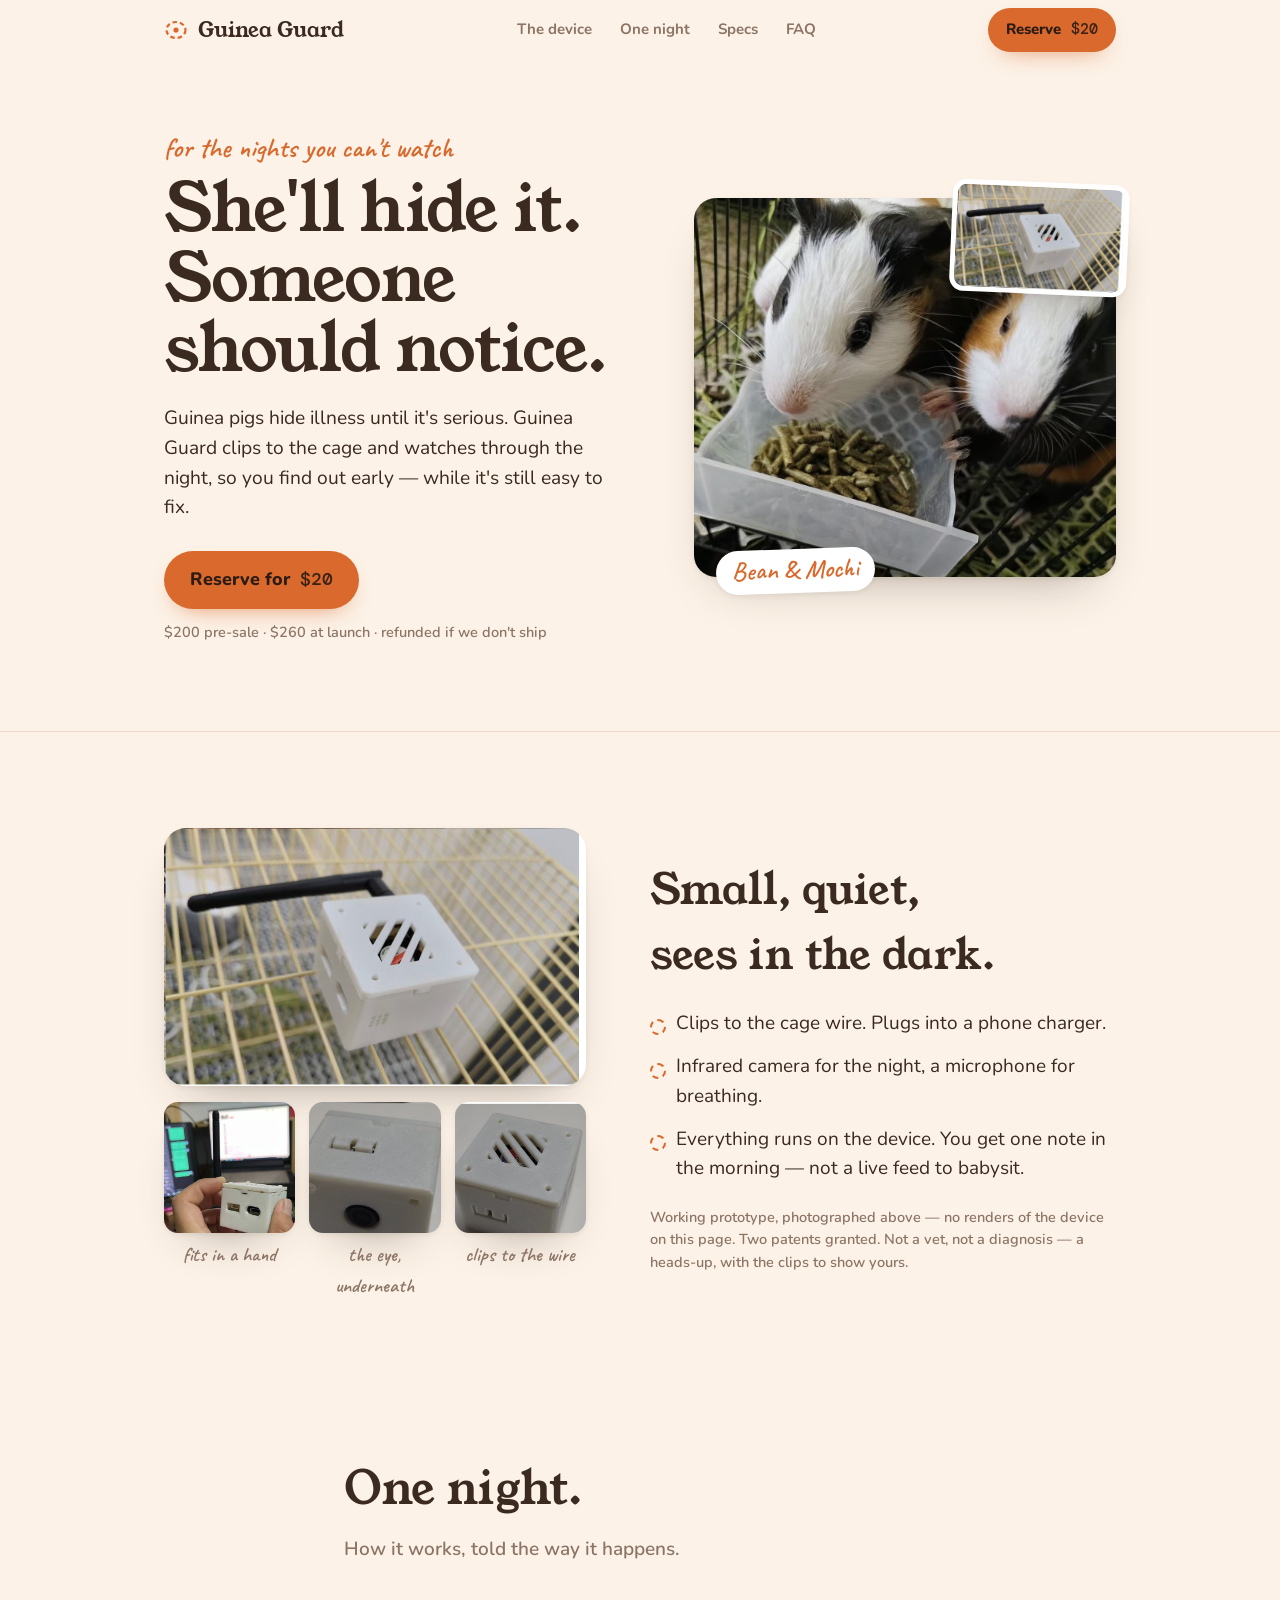
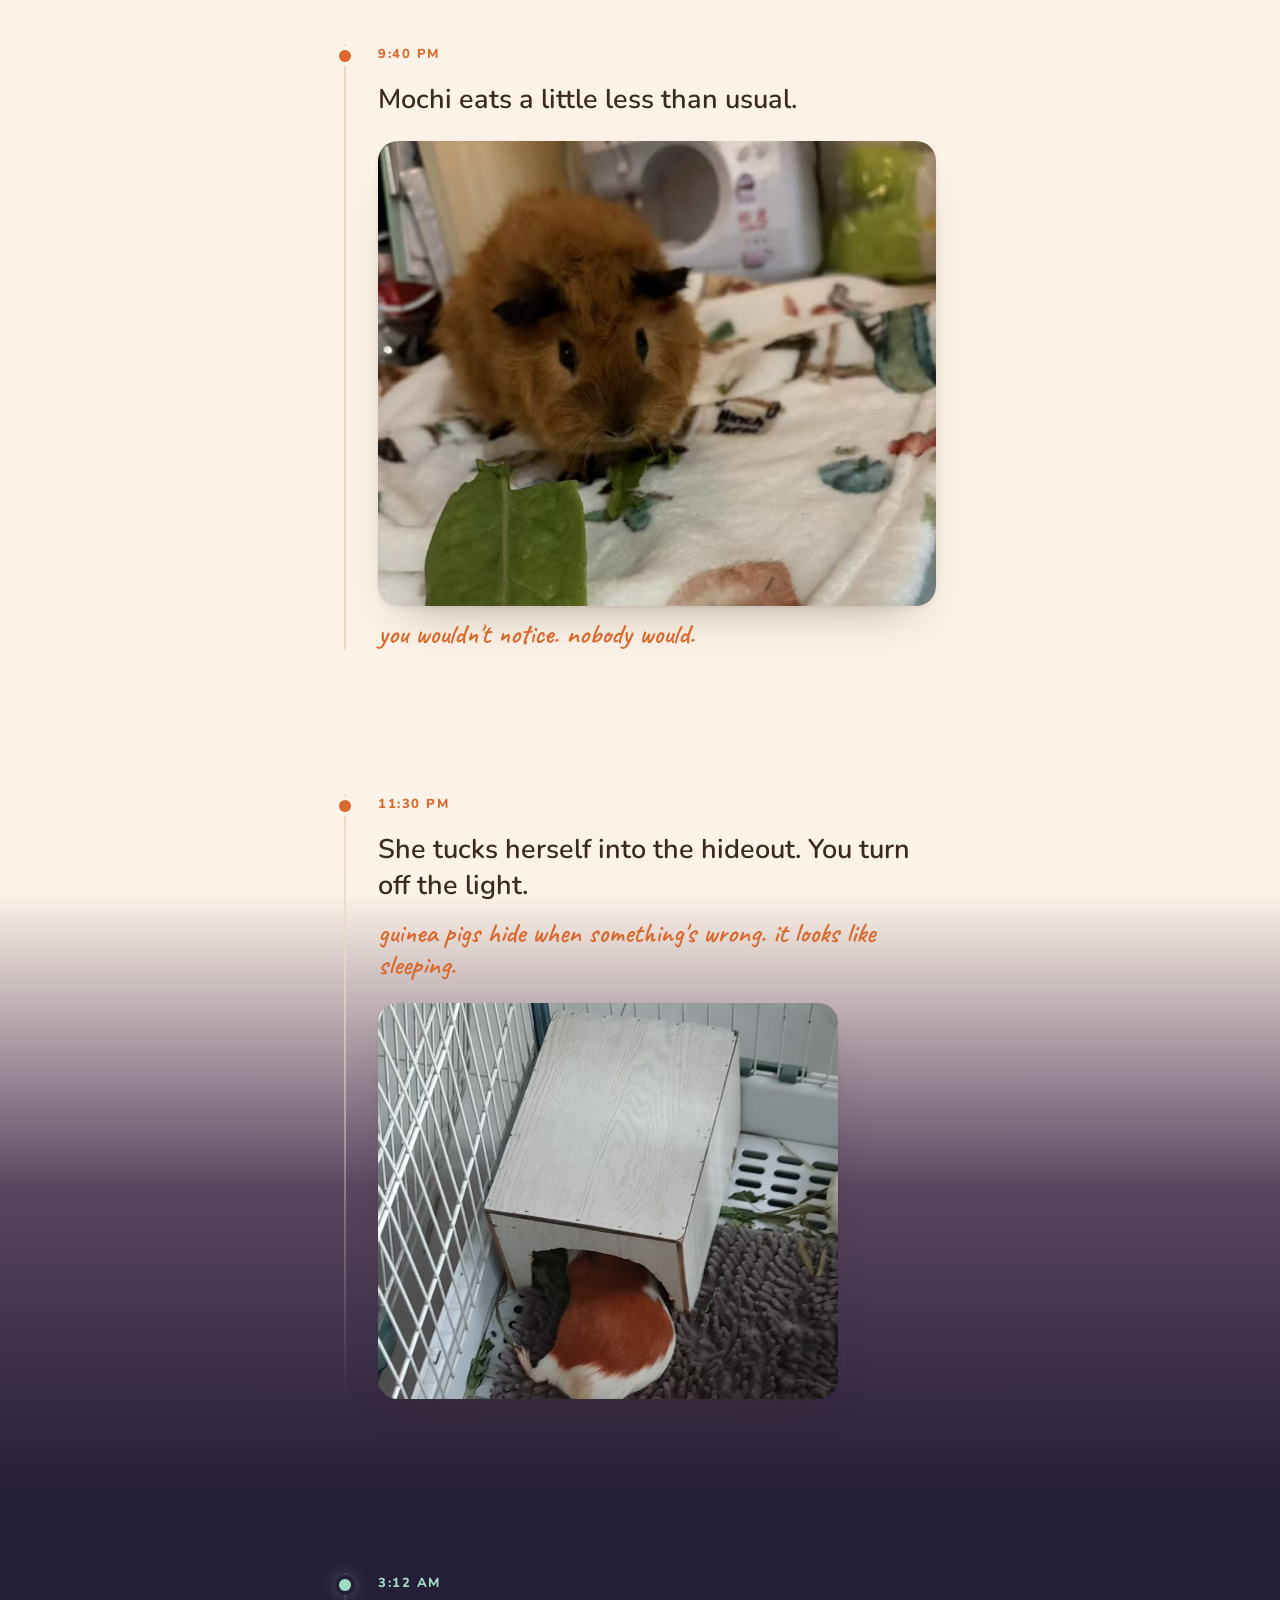
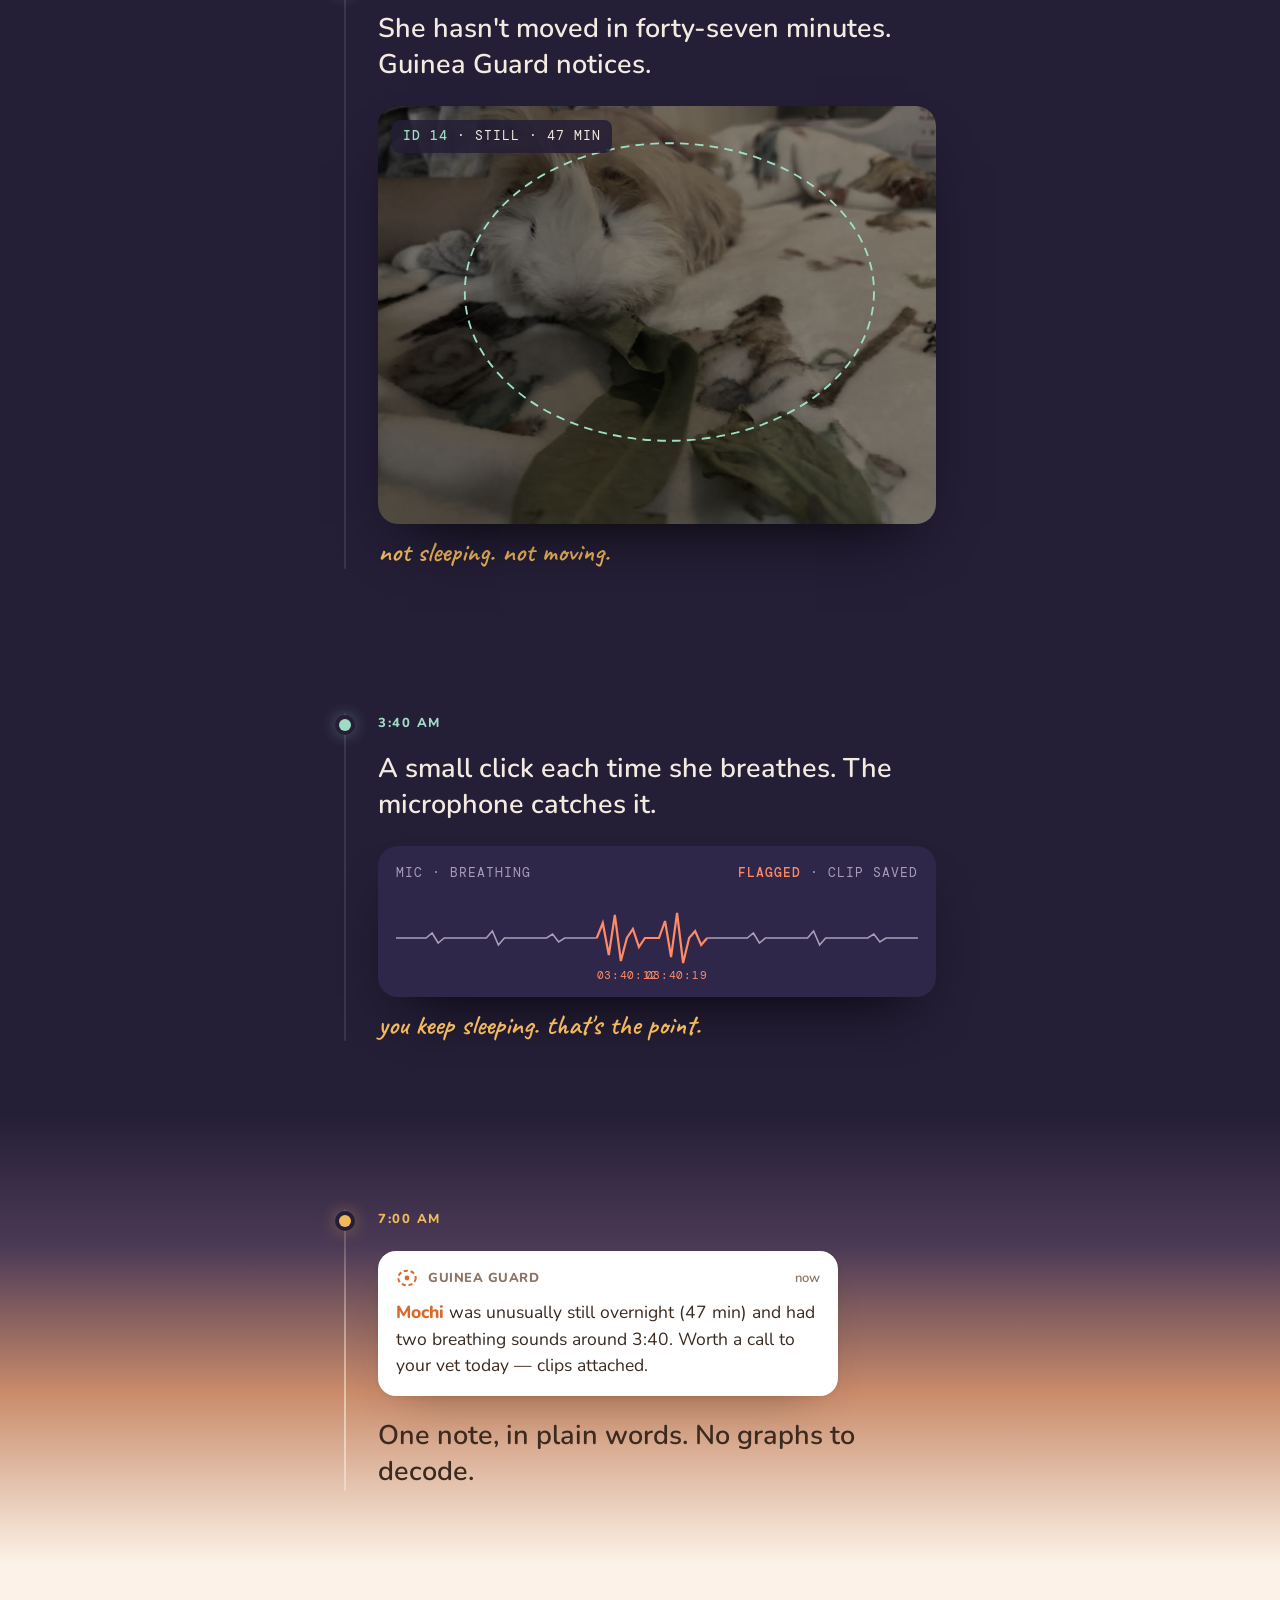
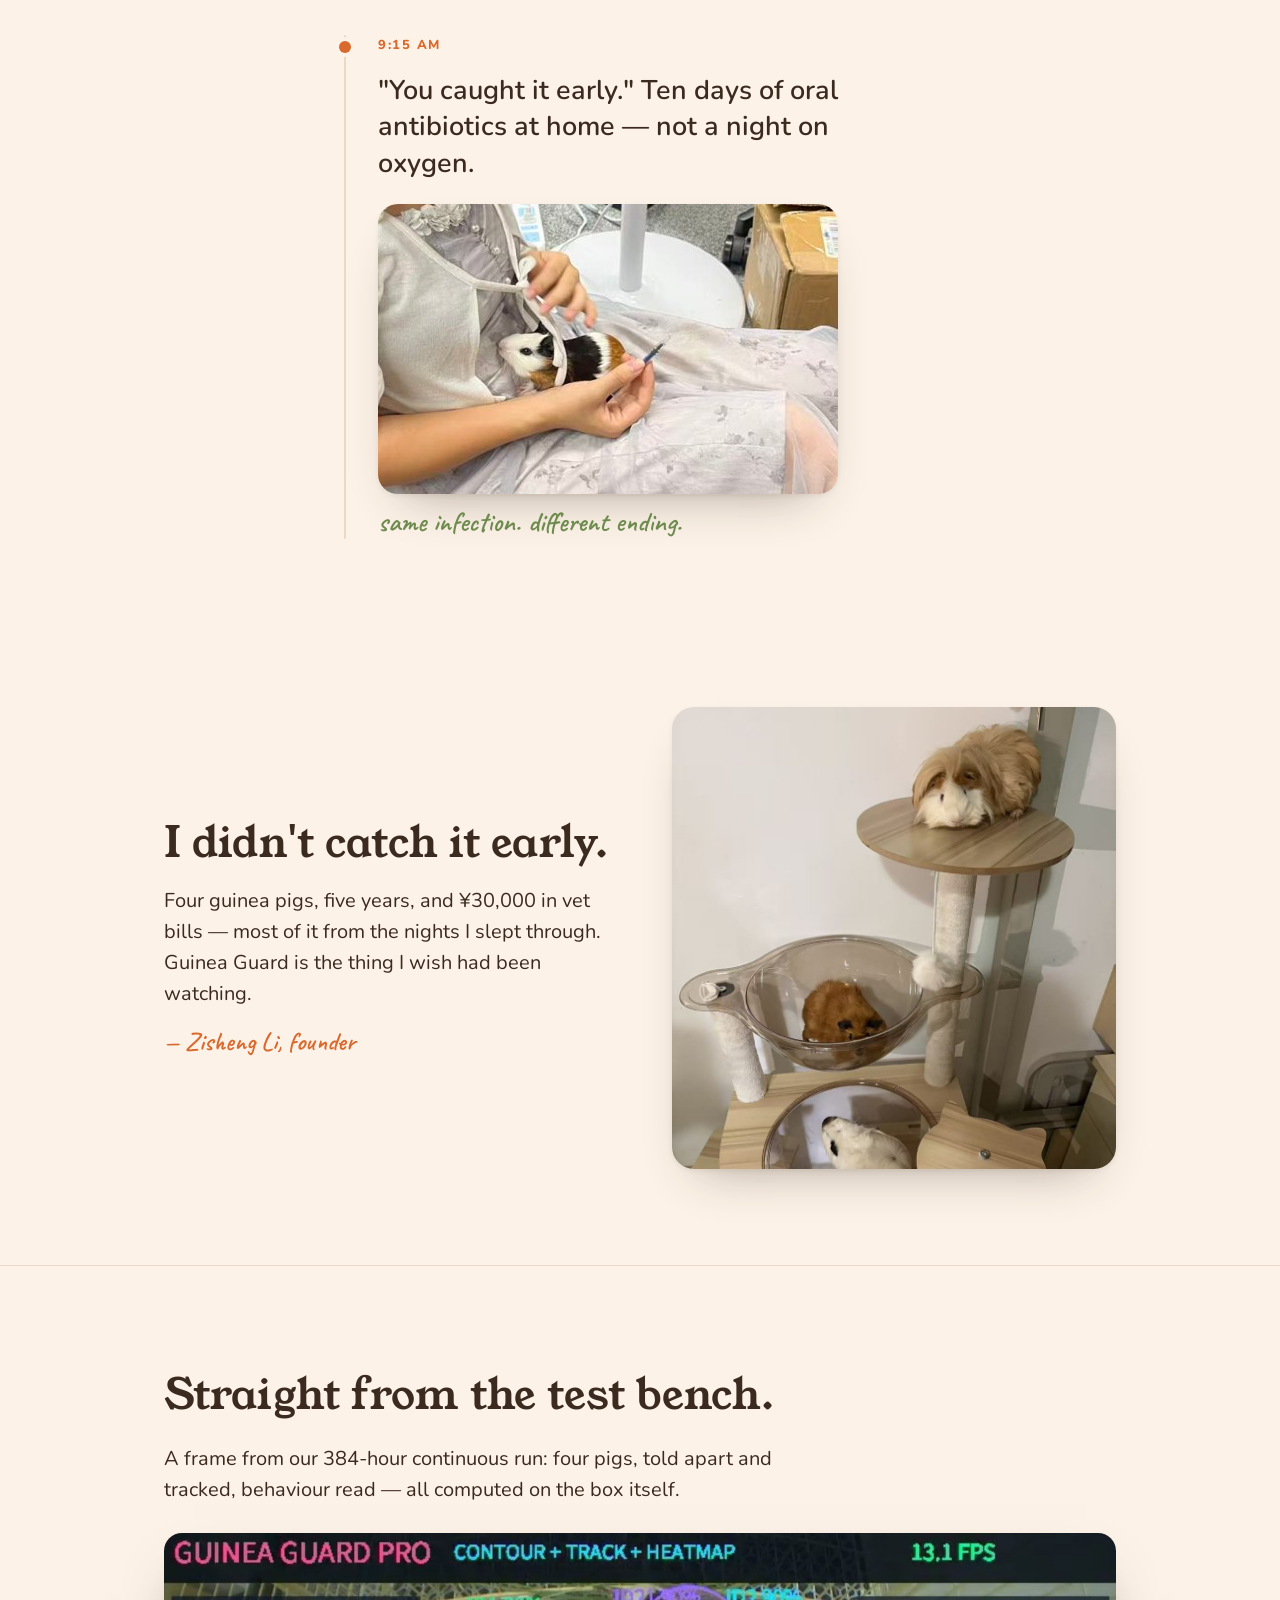
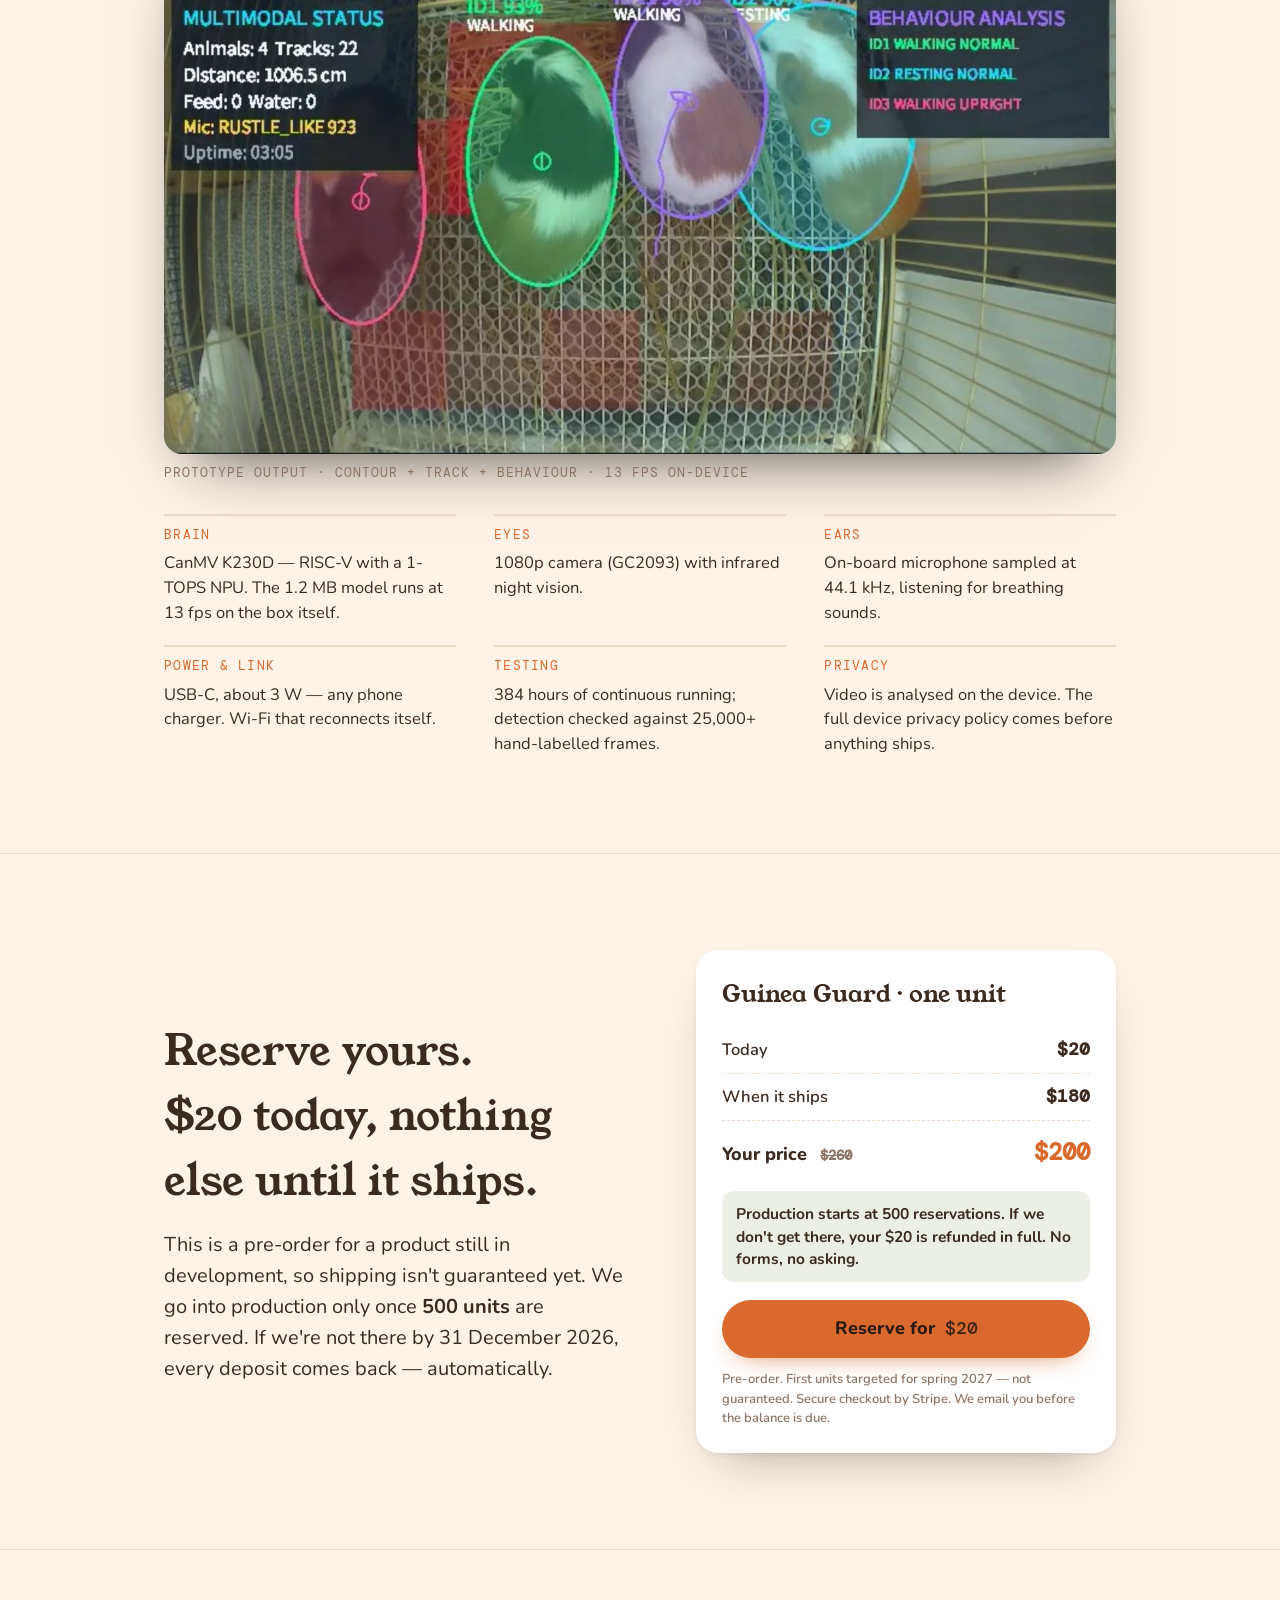
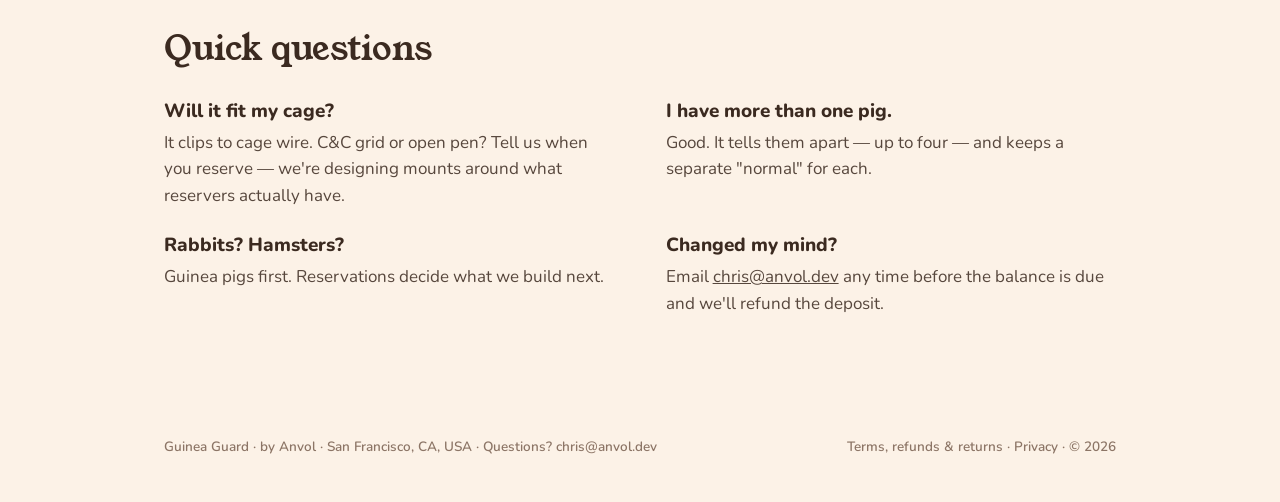
==== commit 2ca4a475: "Pre-sale page: device first, and a section nav in the top bar The prototype now appears in the hero " ====
--- a/presale/index.html
+++ b/presale/index.html
@@ -13,6 +13,12 @@
       <svg viewBox="0 0 24 24" aria-hidden="true"><ellipse cx="12" cy="12" rx="9.5" ry="8" fill="none" stroke="var(--ginger)" stroke-width="2.2" stroke-dasharray="4.5 3"/><circle cx="12" cy="12" r="2.6" fill="var(--ginger)"/></svg>
       Guinea Guard
     </a>
+    <nav class="nav" aria-label="Sections">
+      <a href="#device">The device</a>
+      <a href="#night">One night</a>
+      <a href="#specs">Specs</a>
+      <a href="#faq">FAQ</a>
+    </nav>
     <a class="btn small" href="#reserve">Reserve <span class="amt">$20</span></a>
   </div>
 </div>
@@ -32,98 +38,13 @@
     </div>
     <div class="photo">
       <img src="img/hero.jpg" alt="Two tri-colour guinea pigs at a food bowl in their cage" width="1100" height="989">
+      <img class="device-peek" src="img/device.jpg" alt="The Guinea Guard prototype clipped to a cage wire" width="900" height="550">
       <span class="cap hand">Bean &amp; Mochi</span>
     </div>
   </div>
 </section>
 
-<div class="story-head">
-  <div class="col">
-    <h2>One night.</h2>
-    <p>How it works, told the way it happens.</p>
-  </div>
-</div>
-
-<section class="scene">
-  <div class="col rv">
-    <div class="time">9:40 pm</div>
-    <p class="line">Mochi eats a little less than usual.</p>
-    <div class="pic"><img src="img/scene-eat.jpg" alt="A ginger guinea pig on a blanket, with an uneaten lettuce leaf in front of her" width="900" height="750"></div>
-    <p class="note hand">you wouldn't notice. nobody would.</p>
-  </div>
-</section>
-
-<section class="scene dusk">
-  <div class="col rv">
-    <div class="time">11:30 pm</div>
-    <p class="line">She tucks herself into the hideout. You turn off the light.</p>
-    <p class="note hand">guinea pigs hide when something's wrong. it looks like sleeping.</p>
-    <div class="pic sm"><img src="img/scene-hide.jpg" alt="A ginger-and-white guinea pig going into a wooden hideout" width="900" height="774"></div>
-  </div>
-</section>
-
-<section class="scene night">
-  <div class="col rv">
-    <div class="time">3:12 am</div>
-    <p class="line">She hasn't moved in forty-seven minutes. Guinea Guard notices.</p>
-    <div class="cam">
-      <img src="img/rest.jpg" alt="Night view: a long-haired guinea pig lying still on a blanket" width="900" height="675">
-      <svg viewBox="0 0 900 675" aria-hidden="true"><ellipse class="ring" cx="470" cy="300" rx="330" ry="240"/></svg>
-      <div class="chip"><b>ID 14</b> · STILL · 47 MIN</div>
-    </div>
-    <p class="note hand">not sleeping. not moving.</p>
-  </div>
-</section>
-
-<section class="scene night">
-  <div class="col rv">
-    <div class="time">3:40 am</div>
-    <p class="line">A small click each time she breathes. The microphone catches it.</p>
-    <div class="audio">
-      <div class="h"><span>MIC · BREATHING</span><span><b>FLAGGED</b> · CLIP SAVED</span></div>
-      <svg viewBox="0 0 520 90" preserveAspectRatio="none" aria-hidden="true">
-        <path class="w" d="M0 45 L30 45 L36 40 L42 50 L48 45 L90 45 L96 38 L102 52 L108 45 L150 45 L156 41 L162 49 L168 45 L200 45"/>
-        <path class="f" d="M200 45 L206 30 L212 62 L218 22 L224 68 L230 45 L236 36 L242 54 L248 45 L262 45 L268 28 L274 64 L280 20 L286 70 L292 45 L298 38 L304 52 L310 45"/>
-        <path class="w" d="M310 45 L350 45 L356 40 L362 50 L368 45 L410 45 L416 38 L422 52 L428 45 L470 45 L476 41 L482 49 L488 45 L520 45"/>
-        <text class="lab" x="200" y="86">03:40:12</text><text class="lab" x="310" y="86" text-anchor="end">03:40:19</text>
-      </svg>
-    </div>
-    <p class="note hand">you keep sleeping. that's the point.</p>
-  </div>
-</section>
-
-<section class="scene dawn">
-  <div class="col rv">
-    <div class="time">7:00 am</div>
-    <div class="toast" role="note">
-      <div class="h"><svg viewBox="0 0 24 24" aria-hidden="true"><ellipse cx="12" cy="12" rx="9.5" ry="8" fill="none" stroke="var(--ginger)" stroke-width="2.2" stroke-dasharray="4.5 3"/><circle cx="12" cy="12" r="2.6" fill="var(--ginger)"/></svg><span>Guinea Guard</span><span>now</span></div>
-      <p><b>Mochi</b> was unusually still overnight (47 min) and had two breathing sounds around 3:40. Worth a call to your vet today — clips attached.</p>
-    </div>
-    <p class="line after" style="margin-top:22px">One note, in plain words. No graphs to decode.</p>
-  </div>
-</section>
-
-<section class="scene">
-  <div class="col rv">
-    <div class="time">9:15 am</div>
-    <p class="line">"You caught it early." Ten days of oral antibiotics at home — not a night on oxygen.</p>
-    <div class="pic sm"><img src="img/hands.jpg" alt="Hands holding a guinea pig and giving her medicine from a syringe" width="460" height="290"></div>
-    <p class="note hand" style="color: var(--moss)">same infection. different ending.</p>
-  </div>
-</section>
-
-<section class="founder">
-  <div class="wrap">
-    <div class="rv">
-      <h2>I didn't catch it early.</h2>
-      <p>Four guinea pigs, five years, and ¥30,000 in vet bills — most of it from the nights I slept through. Guinea Guard is the thing I wish had been watching.</p>
-      <p class="sig hand">— Zisheng Li, founder</p>
-    </div>
-    <img class="rv" src="img/founder.jpg" alt="Three guinea pigs resting on the levels of a small wooden climbing tree" width="900" height="938">
-  </div>
-</section>
-
-<section class="device">
+<section class="device" id="device">
   <div class="wrap">
     <div class="rv">
       <img src="img/device.jpg" alt="The Guinea Guard prototype — a small white box with an antenna, clipped to the wire of a guinea pig cage" width="900" height="550">
@@ -154,7 +75,93 @@
   </div>
 </section>
 
-<section class="lab">
+<div class="story-head" id="night">
+  <div class="col">
+    <h2>One night.</h2>
+    <p>How it works, told the way it happens.</p>
+  </div>
+</div>
+
+<section class="scene">
+  <div class="col rv">
+    <div class="time">9:40 pm</div>
+    <p class="line">Mochi eats a little less than usual.</p>
+    <div class="pic"><img src="img/scene-eat.jpg" alt="A ginger guinea pig on a blanket, with an uneaten lettuce leaf in front of her" width="900" height="750"></div>
+    <p class="note hand">you wouldn't notice. nobody would.</p>
+  </div>
+</section>
+
+<section class="scene dusk">
+  <div class="col rv">
+    <div class="time">11:30 pm</div>
+    <p class="line">She tucks herself into the hideout. You turn off the light.</p>
+    <p class="note hand">guinea pigs hide when something's wrong. it looks like sleeping.</p>
+    <div class="pic sm"><img src="img/scene-hide.jpg" alt="A ginger-and-white guinea pig going into a wooden hideout" width="900" height="774"></div>
+  </div>
+</section>
+
+<section class="scene night">
+  <div class="col rv">
+    <div class="time">3:12 am</div>
+    <p class="line">She hasn't moved in forty-seven minutes. Guinea Guard notices.</p>
+    <div class="cam">
+      <img src="img/rest.jpg" alt="Night view: a long-haired guinea pig lying still on a blanket" width="900" height="675">
+      <svg viewBox="0 0 900 675" aria-hidden="true"><ellipse class="ring" cx="470" cy="300" rx="330" ry="240"/></svg>
+      <div class="chip"><b>ID 14</b> · STILL · 47 MIN</div>
+    </div>
+    <p class="note hand">not sleeping. not moving.</p>
+  </div>
+</section>
+
+<section class="scene night">
+  <div class="col rv">
+    <div class="time">3:40 am</div>
+    <p class="line">A small click each time she breathes. The microphone catches it.</p>
+    <div class="audio">
+      <div class="h"><span>MIC · BREATHING</span><span><b>FLAGGED</b> · CLIP SAVED</span></div>
+      <svg viewBox="0 0 520 90" preserveAspectRatio="none" aria-hidden="true">
+        <path class="w" d="M0 45 L30 45 L36 40 L42 50 L48 45 L90 45 L96 38 L102 52 L108 45 L150 45 L156 41 L162 49 L168 45 L200 45"/>
+        <path class="f" d="M200 45 L206 30 L212 62 L218 22 L224 68 L230 45 L236 36 L242 54 L248 45 L262 45 L268 28 L274 64 L280 20 L286 70 L292 45 L298 38 L304 52 L310 45"/>
+        <path class="w" d="M310 45 L350 45 L356 40 L362 50 L368 45 L410 45 L416 38 L422 52 L428 45 L470 45 L476 41 L482 49 L488 45 L520 45"/>
+        <text class="lab" x="200" y="86">03:40:12</text><text class="lab" x="310" y="86" text-anchor="end">03:40:19</text>
+      </svg>
+    </div>
+    <p class="note hand">you keep sleeping. that's the point.</p>
+  </div>
+</section>
+
+<section class="scene dawn">
+  <div class="col rv">
+    <div class="time">7:00 am</div>
+    <div class="toast" role="note">
+      <div class="h"><svg viewBox="0 0 24 24" aria-hidden="true"><ellipse cx="12" cy="12" rx="9.5" ry="8" fill="none" stroke="var(--ginger)" stroke-width="2.2" stroke-dasharray="4.5 3"/><circle cx="12" cy="12" r="2.6" fill="var(--ginger)"/></svg><span>Guinea Guard</span><span>now</span></div>
+      <p><b>Mochi</b> was unusually still overnight (47 min) and had two breathing sounds around 3:40. Worth a call to your vet today — clips attached.</p>
+    </div>
+    <p class="line after" style="margin-top:22px">One note, in plain words. No graphs to decode.</p>
+  </div>
+</section>
+
+<section class="scene">
+  <div class="col rv">
+    <div class="time">9:15 am</div>
+    <p class="line">"You caught it early." Ten days of oral antibiotics at home — not a night on oxygen.</p>
+    <div class="pic sm"><img src="img/hands.jpg" alt="Hands holding a guinea pig and giving her medicine from a syringe" width="460" height="290"></div>
+    <p class="note hand" style="color: var(--moss)">same infection. different ending.</p>
+  </div>
+</section>
+
+<section class="founder">
+  <div class="wrap">
+    <div class="rv">
+      <h2>I didn't catch it early.</h2>
+      <p>Four guinea pigs, five years, and ¥30,000 in vet bills — most of it from the nights I slept through. Guinea Guard is the thing I wish had been watching.</p>
+      <p class="sig hand">— Zisheng Li, founder</p>
+    </div>
+    <img class="rv" src="img/founder.jpg" alt="Three guinea pigs resting on the levels of a small wooden climbing tree" width="900" height="938">
+  </div>
+</section>
+
+<section class="lab" id="specs">
   <div class="wrap">
     <div class="rv">
       <h2>Straight from the test bench.</h2>
@@ -193,7 +200,7 @@
   </div>
 </section>
 
-<section class="faq">
+<section class="faq" id="faq">
   <div class="wrap">
     <h2>Quick questions</h2>
     <dl>
--- a/presale/style.css
+++ b/presale/style.css
@@ -67,6 +67,11 @@
 .bar .wrap { display: flex; align-items: center; justify-content: space-between; height: 60px; }
 .brand { display: flex; align-items: center; gap: 10px; font-family: var(--display); font-size: 21px; text-decoration: none; }
 .brand svg { width: 24px; height: 24px; }
+.bar .nav { display: flex; gap: clamp(16px, 2.5vw, 28px); }
+.bar .nav a { font-size: 15px; font-weight: 700; color: var(--muted); text-decoration: none; }
+.bar .nav a:hover { color: var(--ginger); }
+@media (max-width: 760px) { .bar .nav { display: none; } }
+#device, #night, #specs, #reserve, #faq { scroll-margin-top: 72px; }
 
 /* hero */
 .hero { padding: clamp(28px, 6vw, 72px) 0 clamp(40px, 7vw, 88px); }
@@ -79,6 +84,7 @@
 .photo { position: relative; }
 .photo img { border-radius: 22px; box-shadow: var(--shadow); }
 .photo .cap { position: absolute; left: 22px; bottom: -16px; background: var(--card); color: var(--ginger); padding: 6px 16px 8px; border-radius: 999px; box-shadow: var(--shadow); transform: rotate(-2deg); font-size: 26px; }
+.photo .device-peek { position: absolute; right: -12px; top: -16px; width: 42%; border-radius: 14px; border: 5px solid var(--card); box-shadow: var(--shadow); transform: rotate(2.5deg); }
 
 /* story */
 .story-head { padding: clamp(24px, 5vw, 56px) 0 8px; }
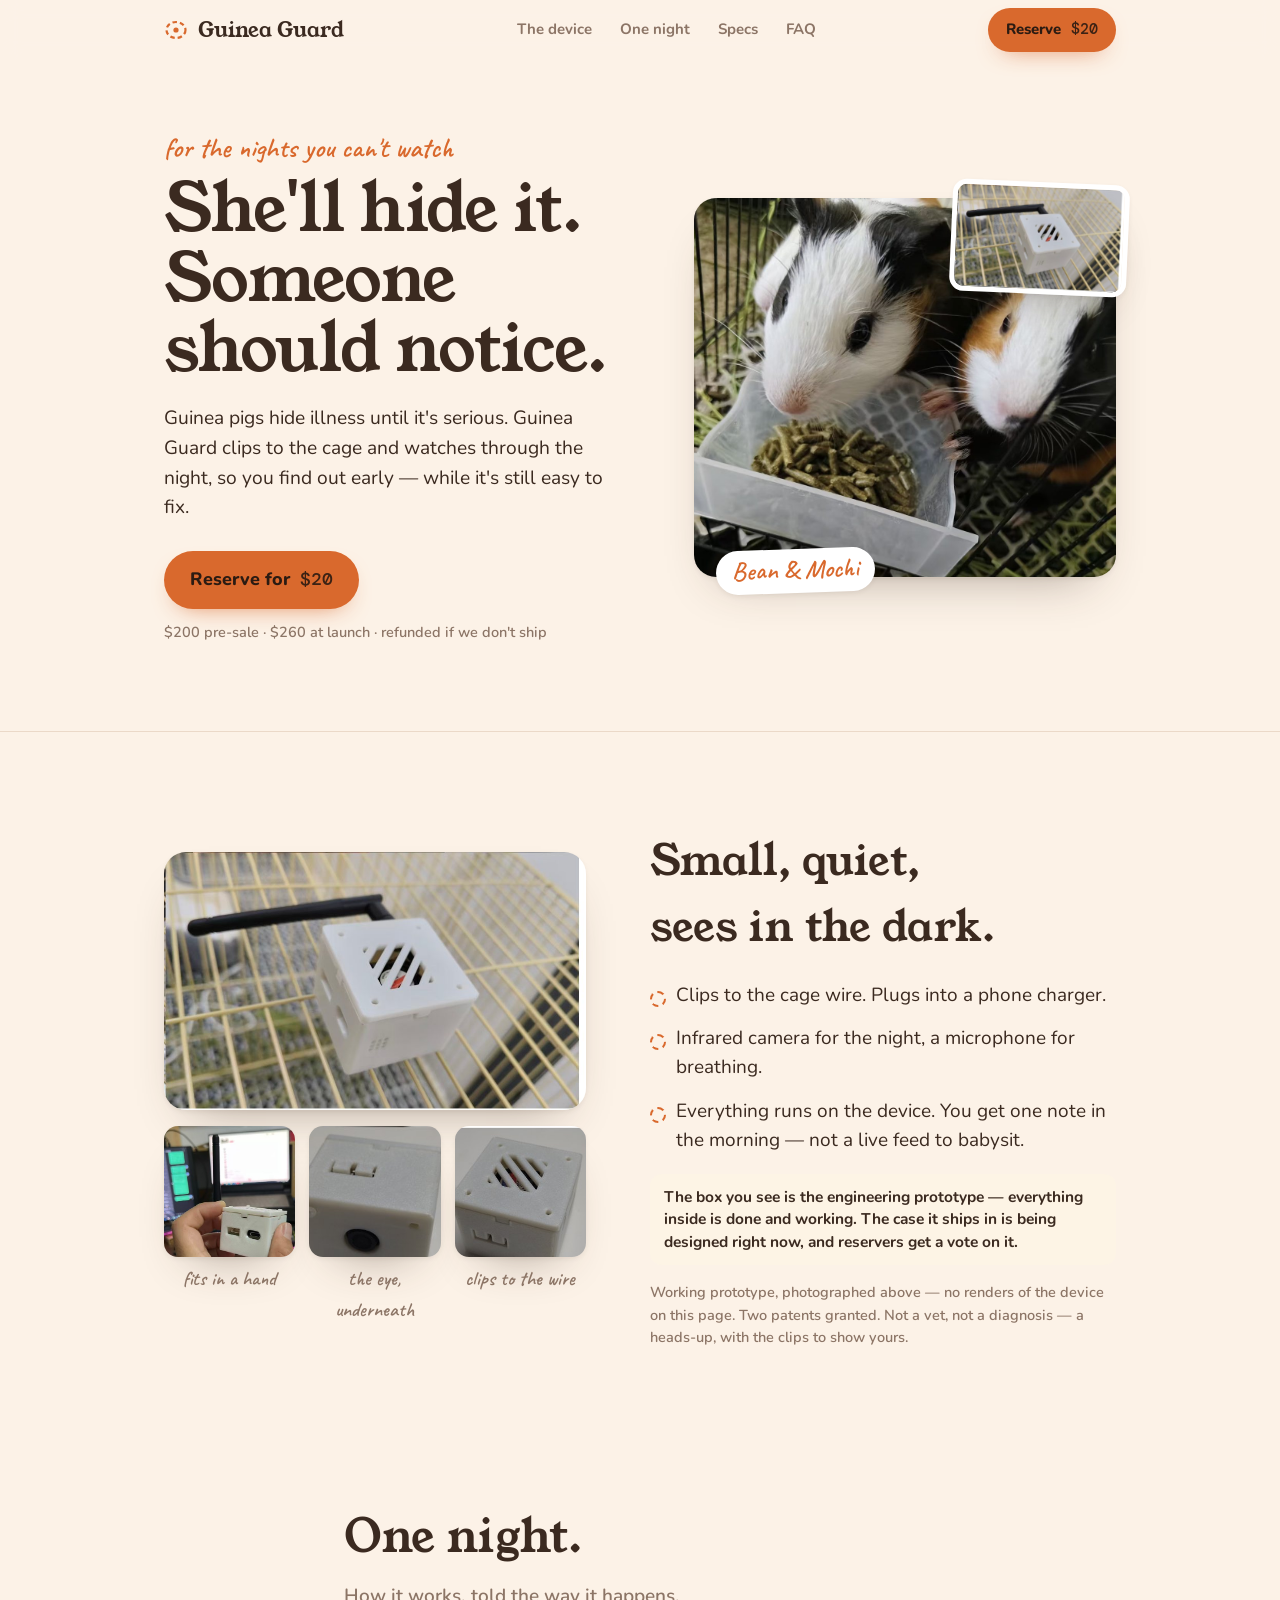
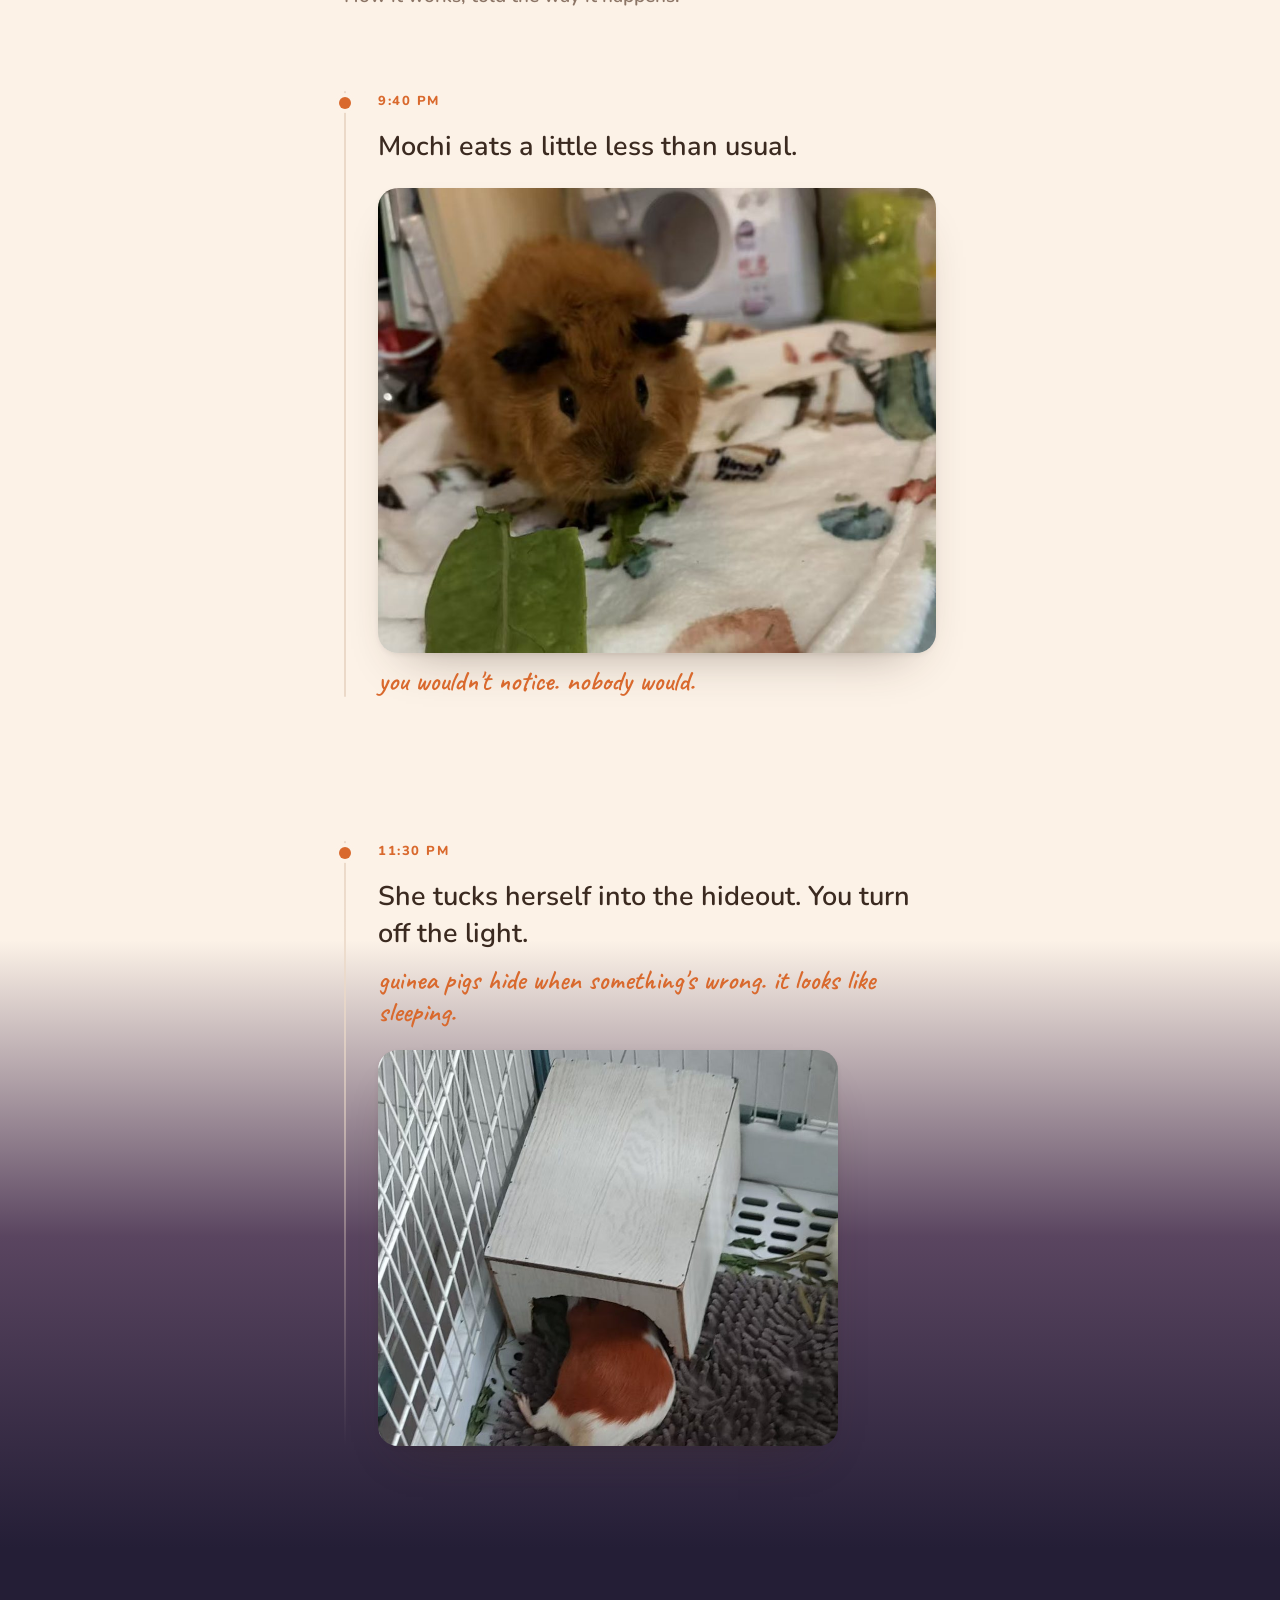
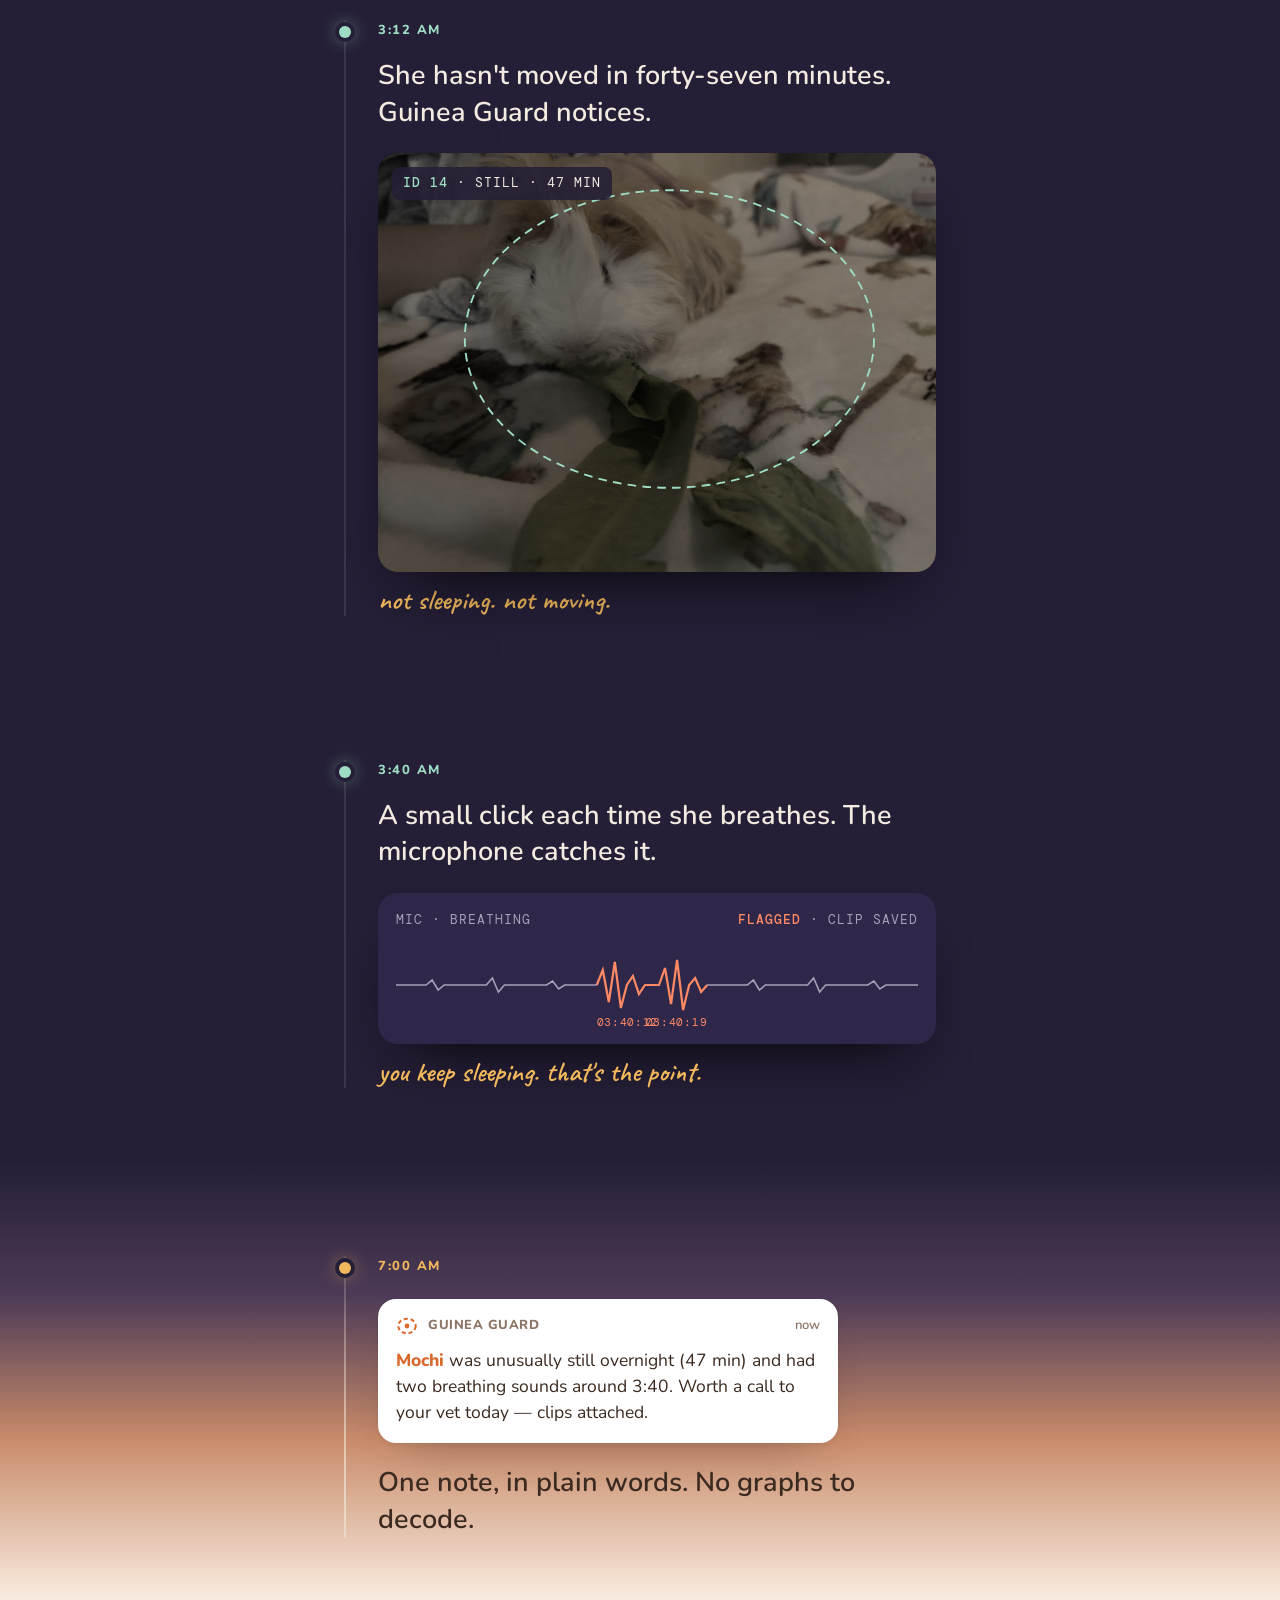
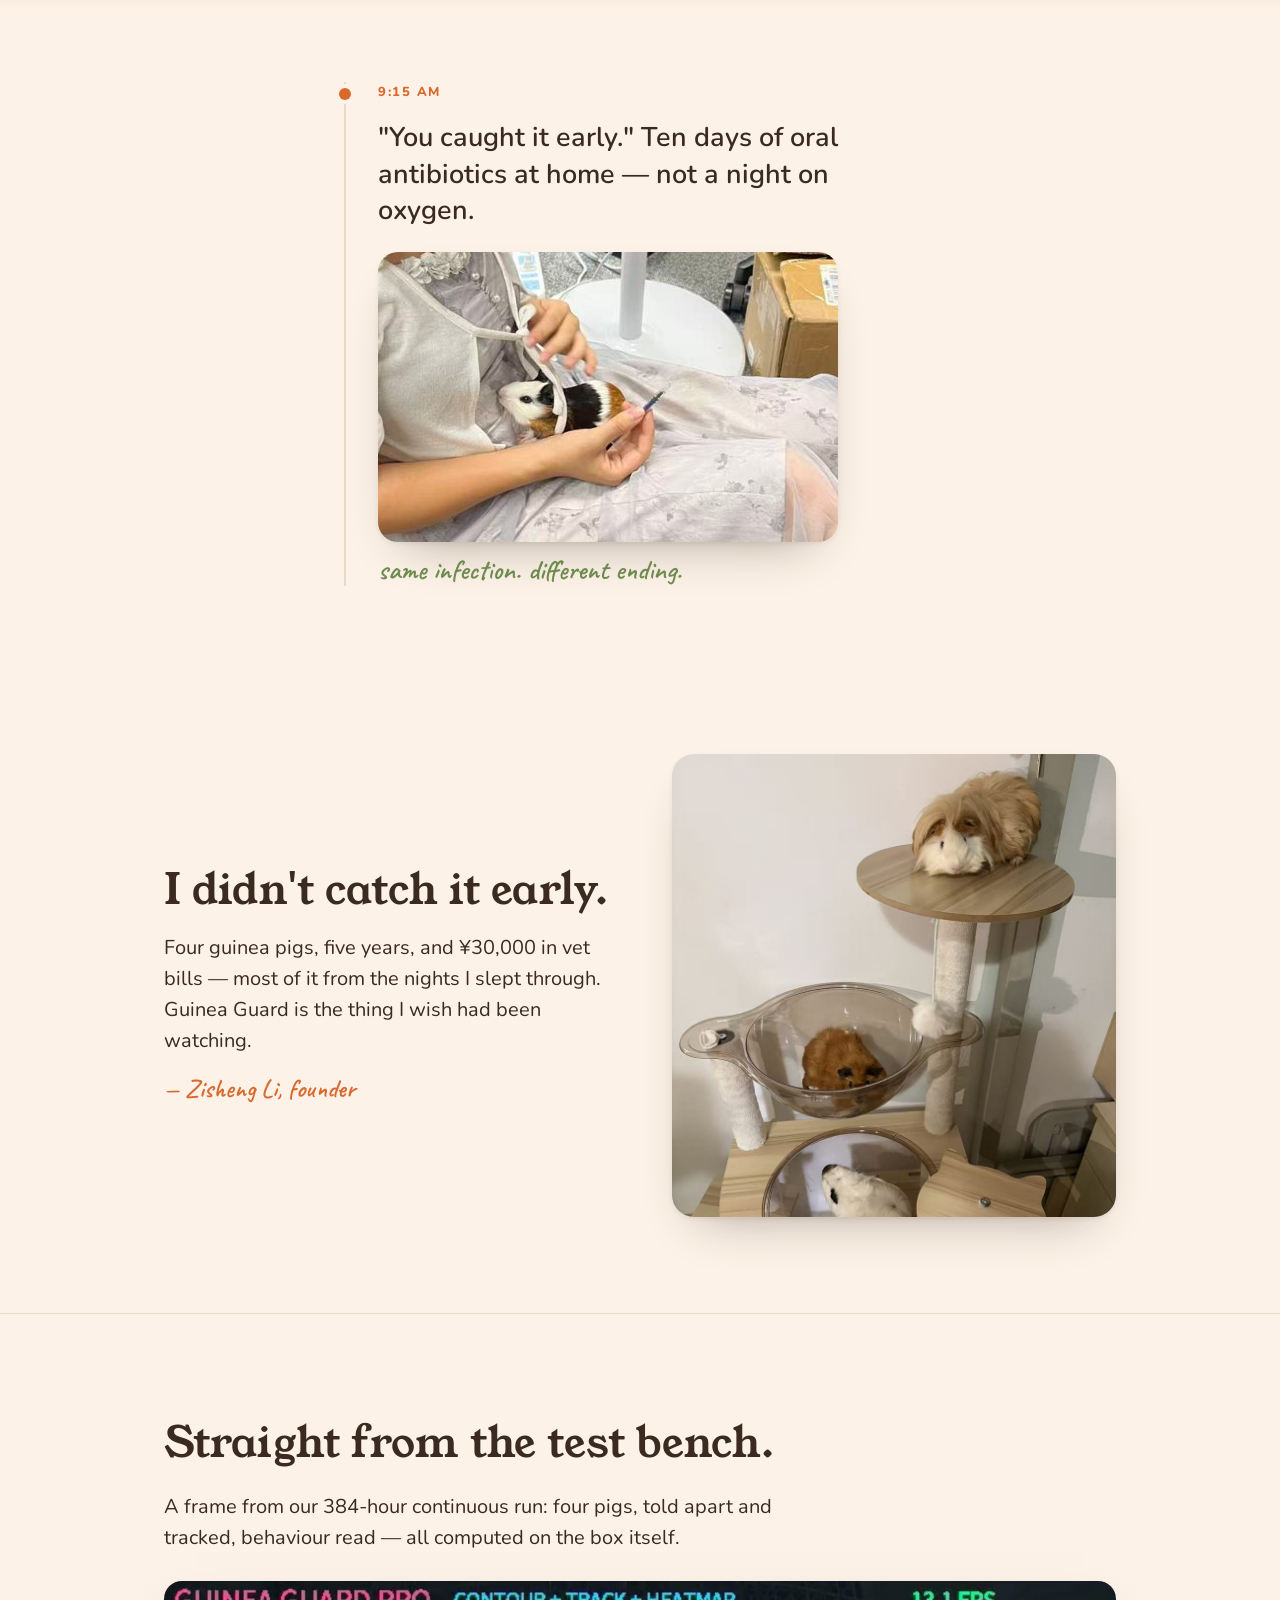
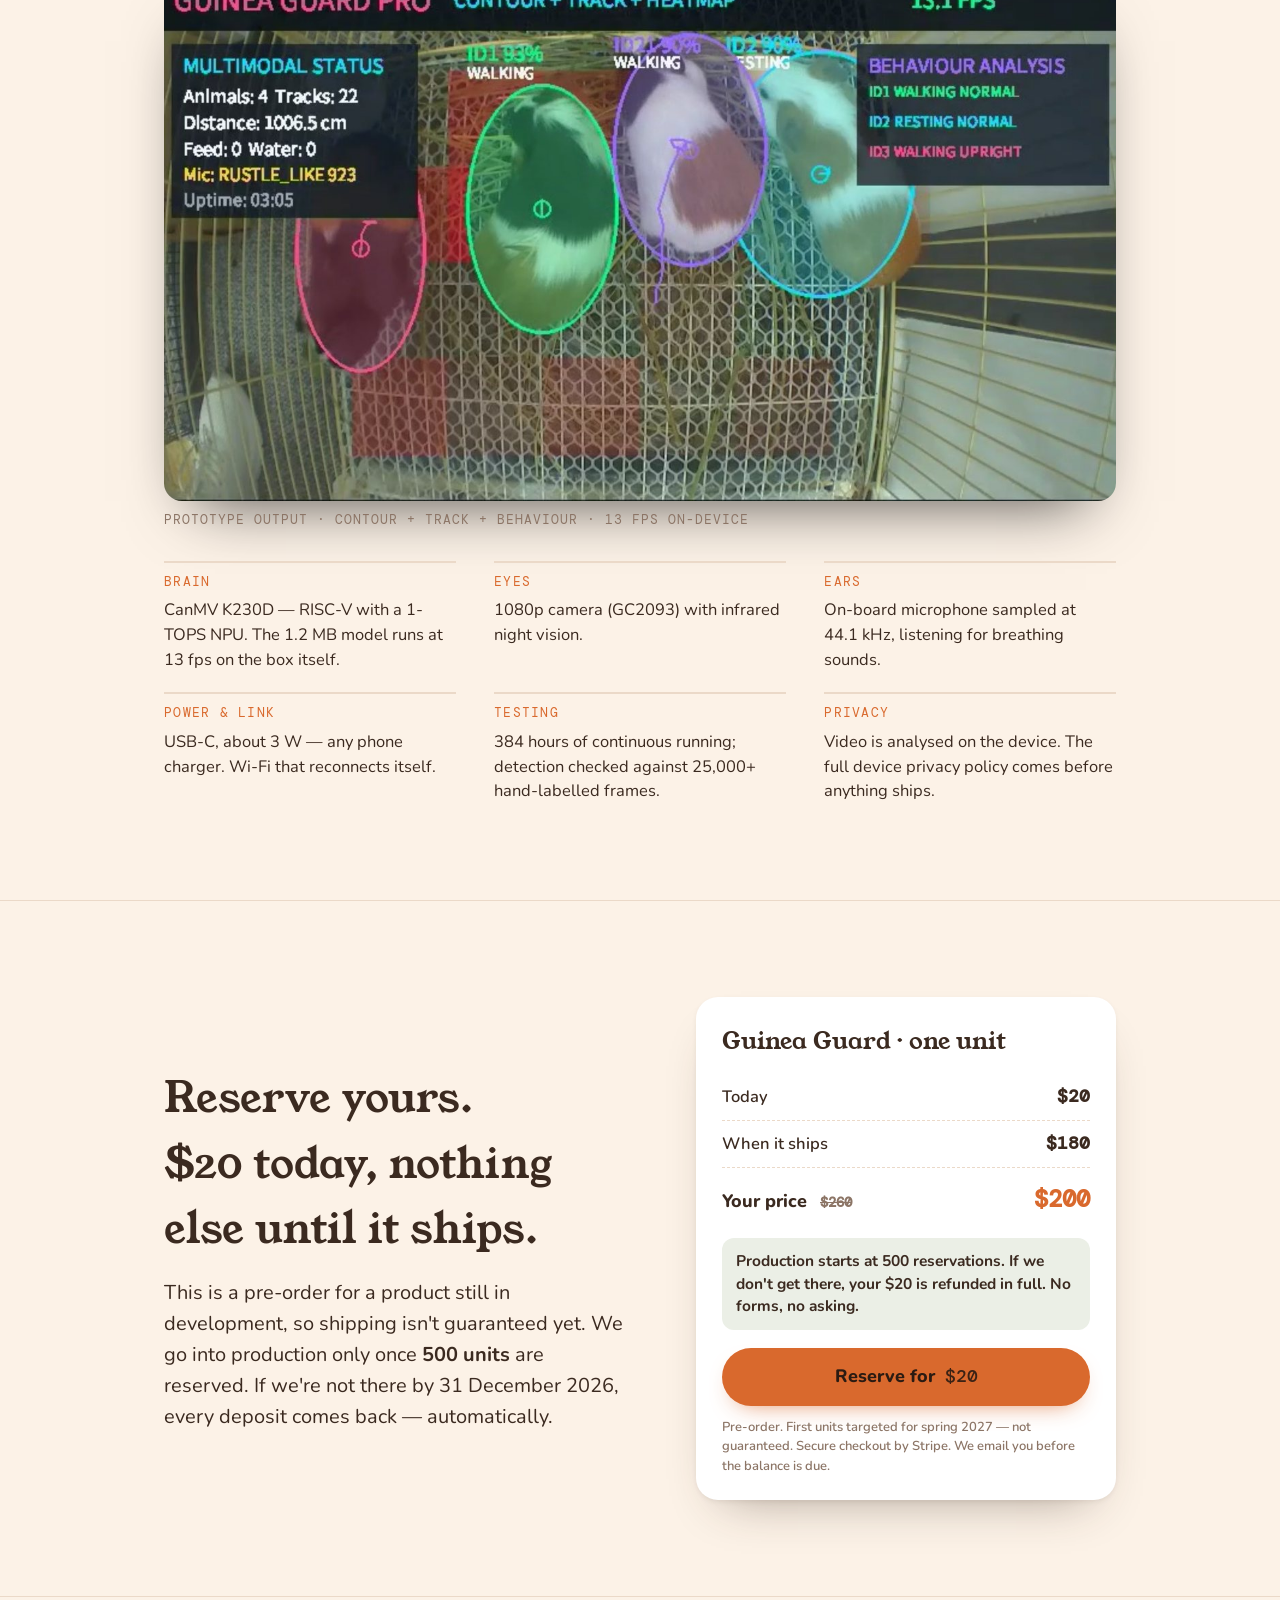
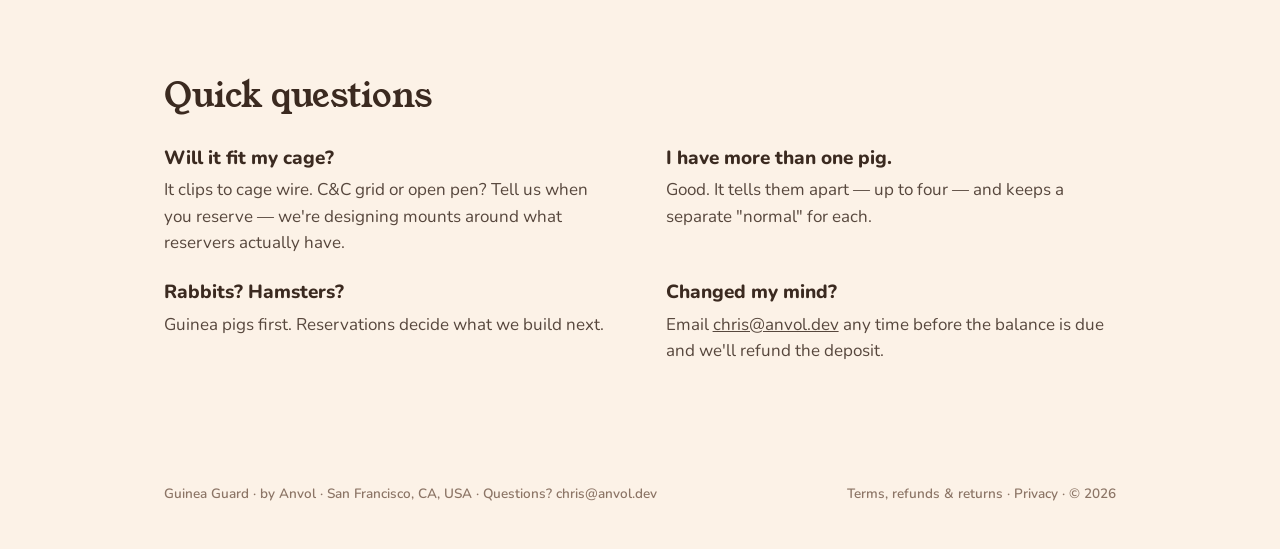
==== commit cfac08ba: "Pre-sale page: say the case design is still open, on purpose The 3D-printed shell reads as rough, so" ====
--- a/presale/index.html
+++ b/presale/index.html
@@ -70,6 +70,7 @@
         <li>Infrared camera for the night, a microphone for breathing.</li>
         <li>Everything runs on the device. You get one note in the morning — not a live feed to babysit.</li>
       </ul>
+      <p class="wip">The box you see is the engineering prototype — everything inside is done and working. The case it ships in is being designed right now, and reservers get a vote on it.</p>
       <p class="proof">Working prototype, photographed above — no renders of the device on this page. Two patents granted. Not a vet, not a diagnosis — a heads-up, with the clips to show yours.</p>
     </div>
   </div>
--- a/presale/style.css
+++ b/presale/style.css
@@ -160,7 +160,8 @@
 .device ul { list-style: none; padding: 0; margin: 22px 0 0; display: grid; gap: 14px; font-size: 19px; max-width: 26em; }
 .device li { padding-left: 26px; position: relative; }
 .device li::before { content: ""; position: absolute; left: 0; top: 0.55em; width: 12px; height: 12px; border-radius: 50%; border: 2px dashed var(--ginger); }
-.device .proof { margin-top: 22px; font-size: 14.5px; font-weight: 600; color: var(--muted); }
+.device .wip { margin-top: 18px; padding: 12px 14px; border-radius: 12px; background: color-mix(in srgb, var(--glow) 16%, var(--card)); font-size: 15.5px; font-weight: 700; line-height: 1.45; }
+.device .proof { margin-top: 16px; font-size: 14.5px; font-weight: 600; color: var(--muted); }
 .device img { border-radius: 22px; box-shadow: var(--shadow); }
 
 /* real-photo strip under the device shot */
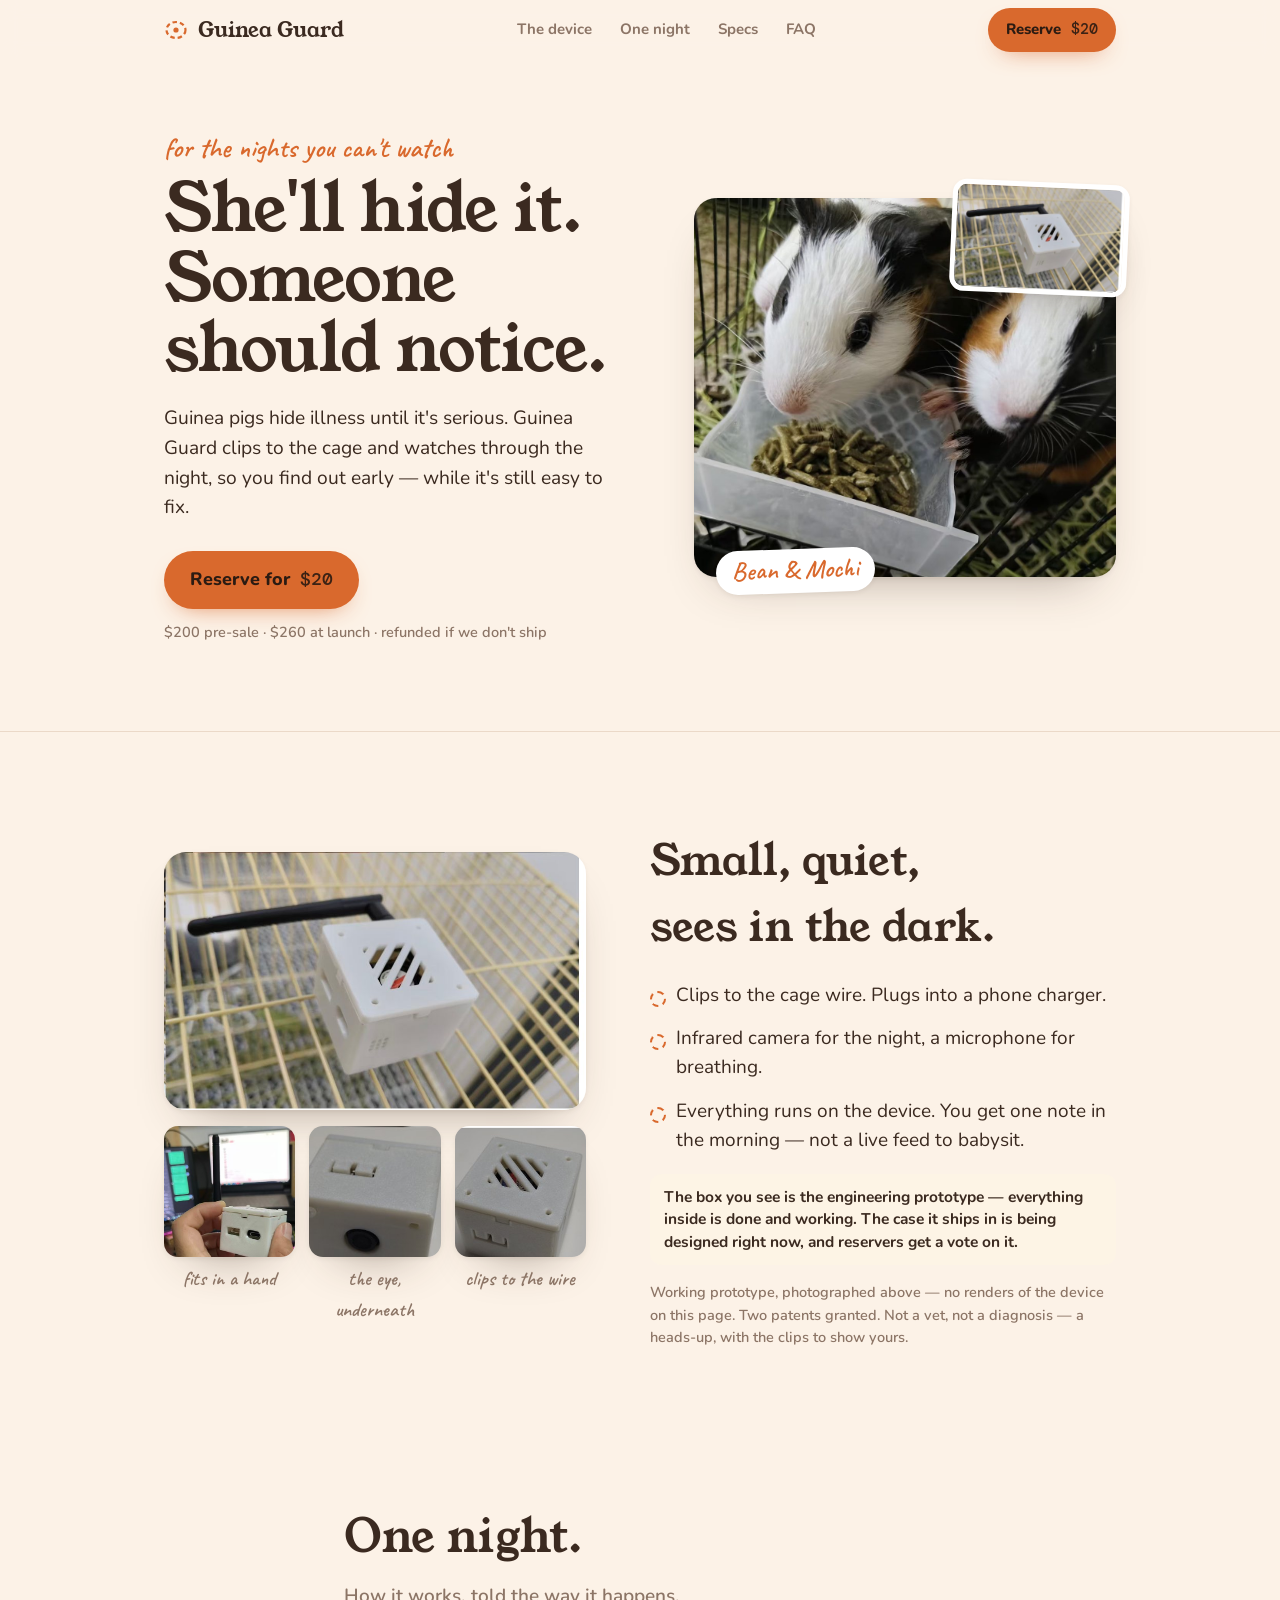
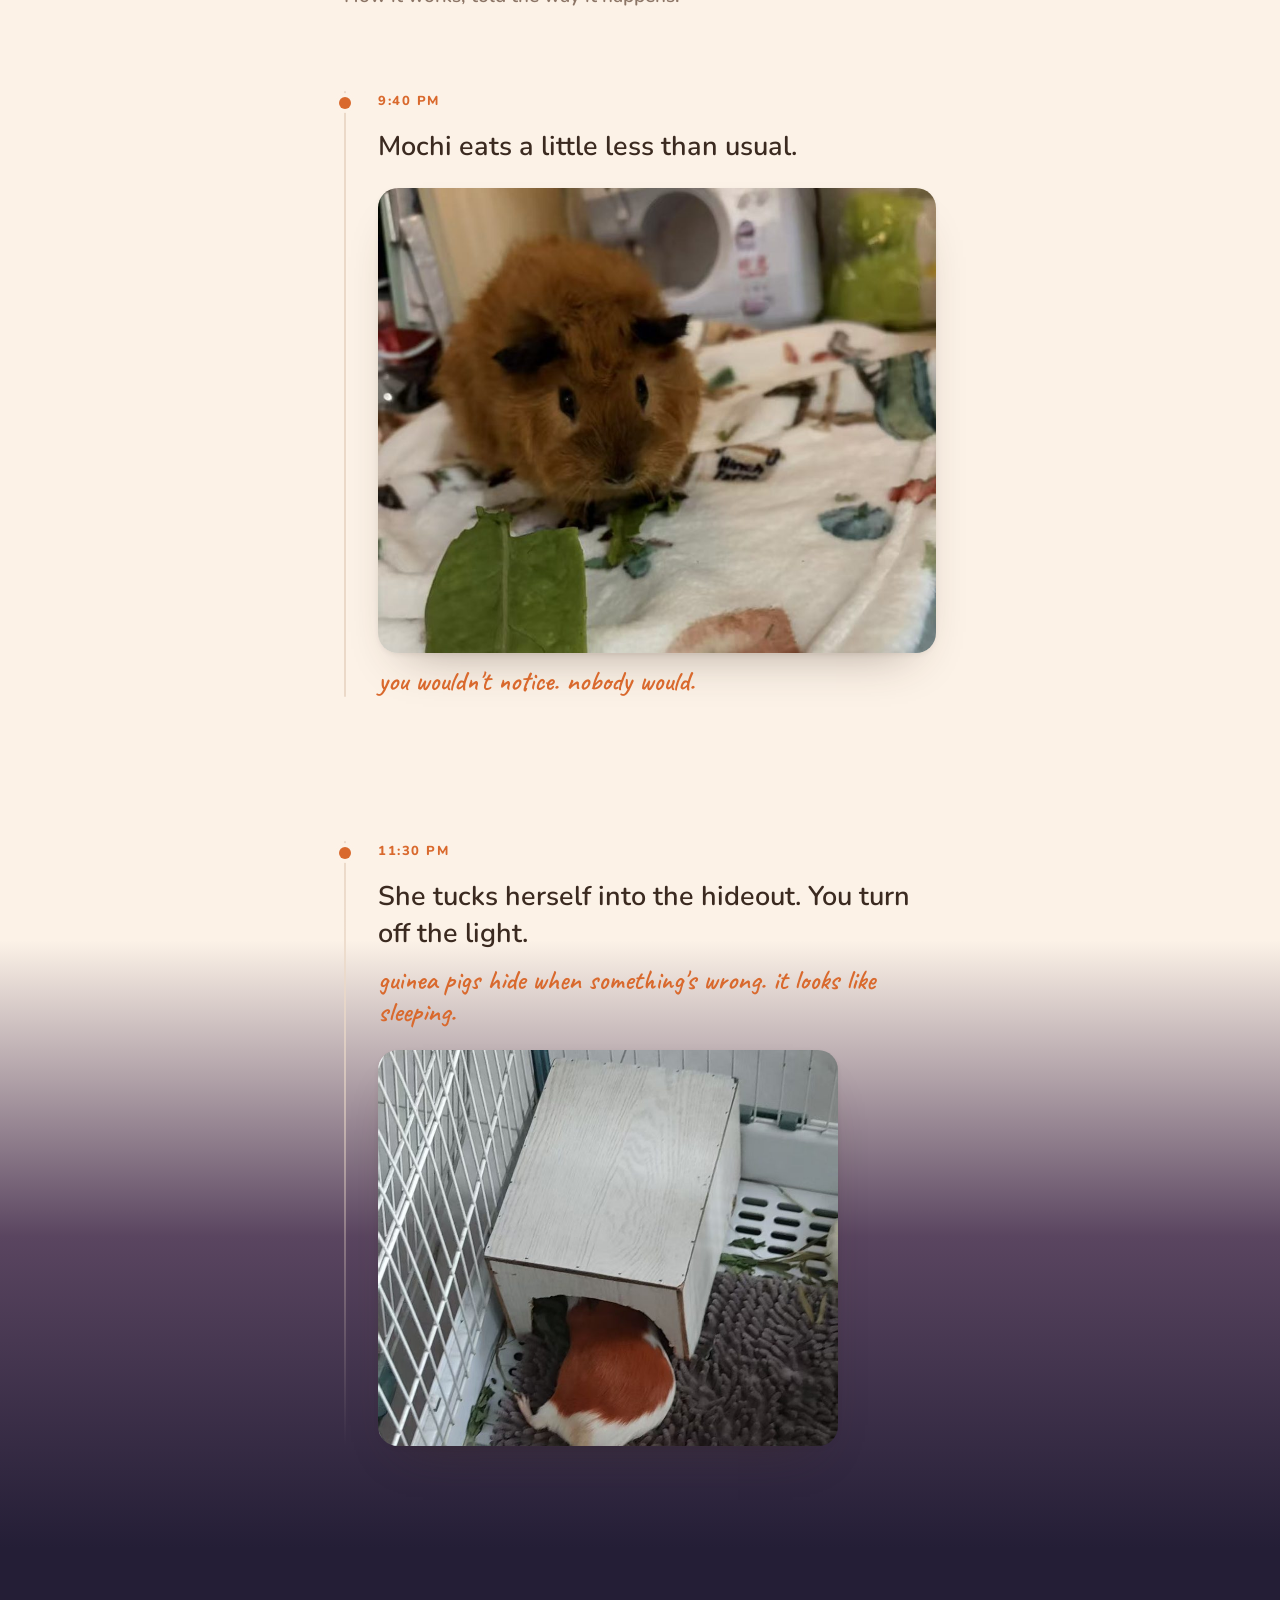
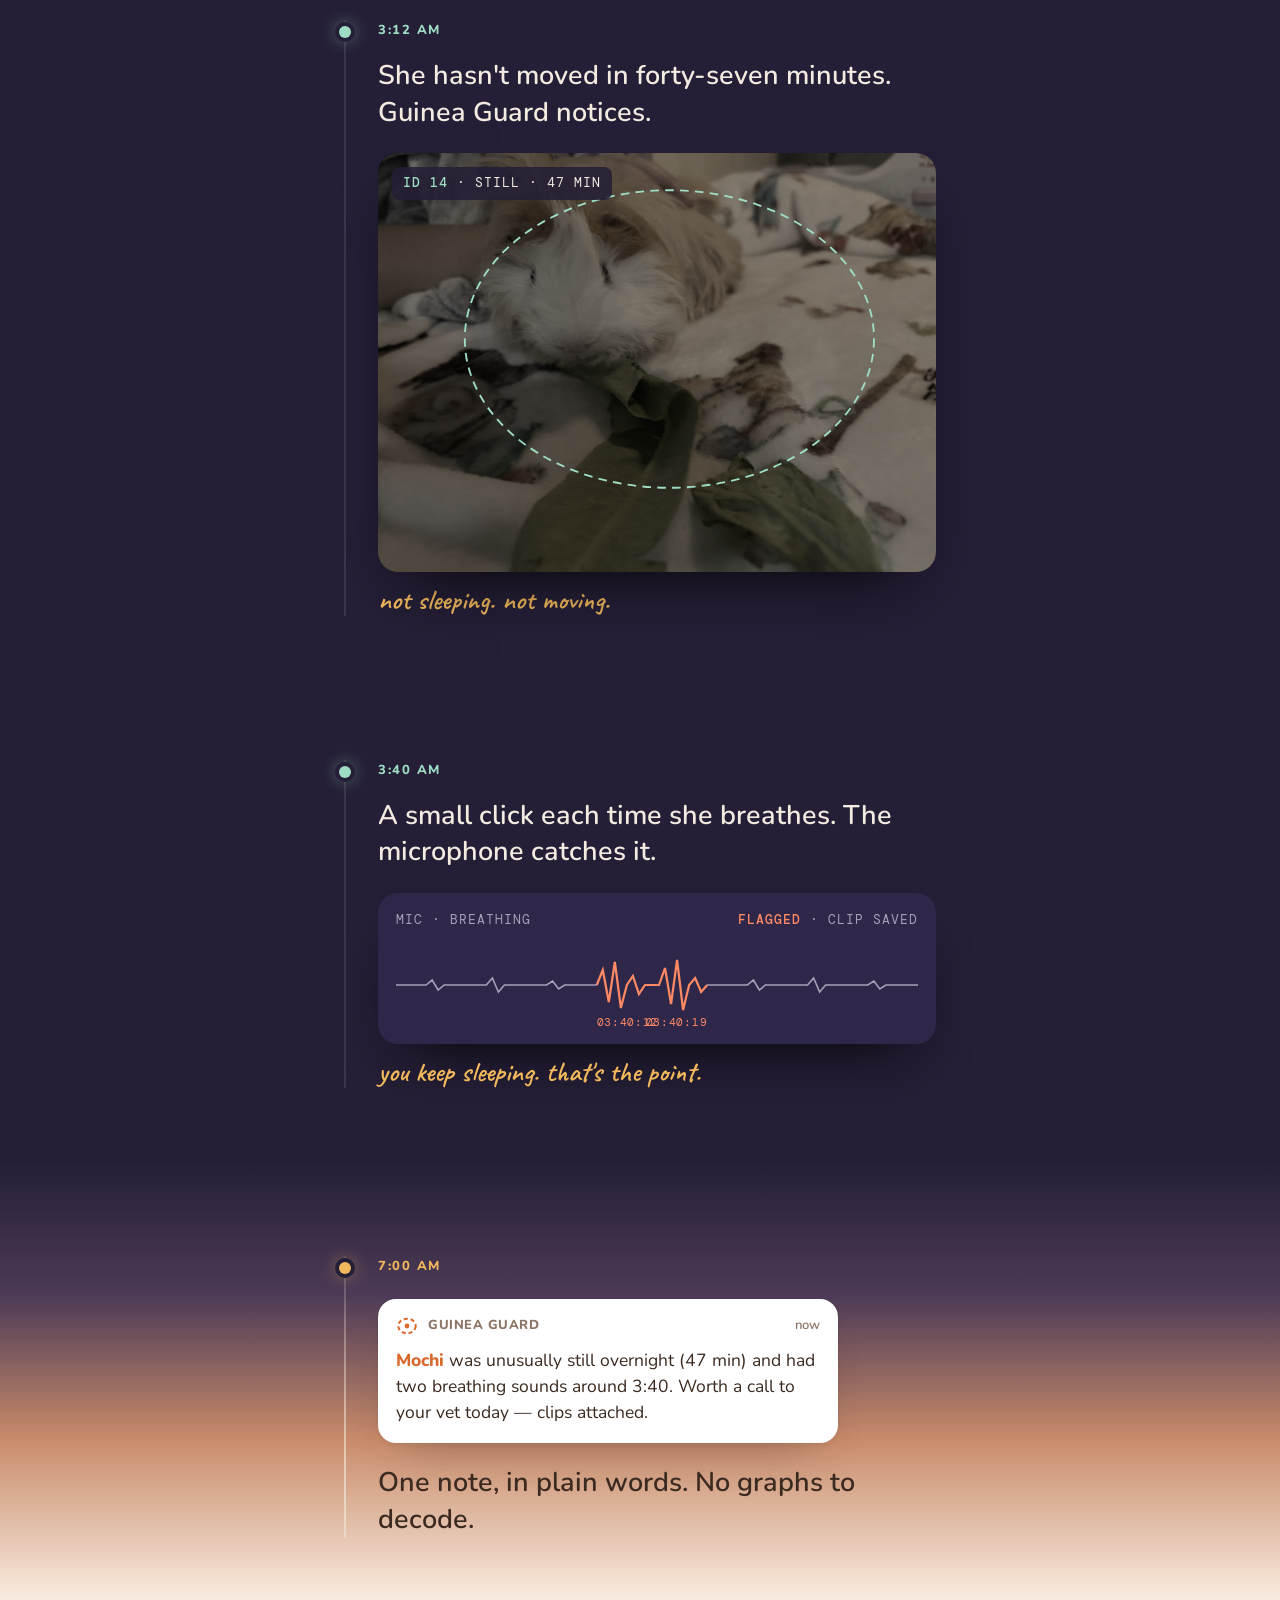
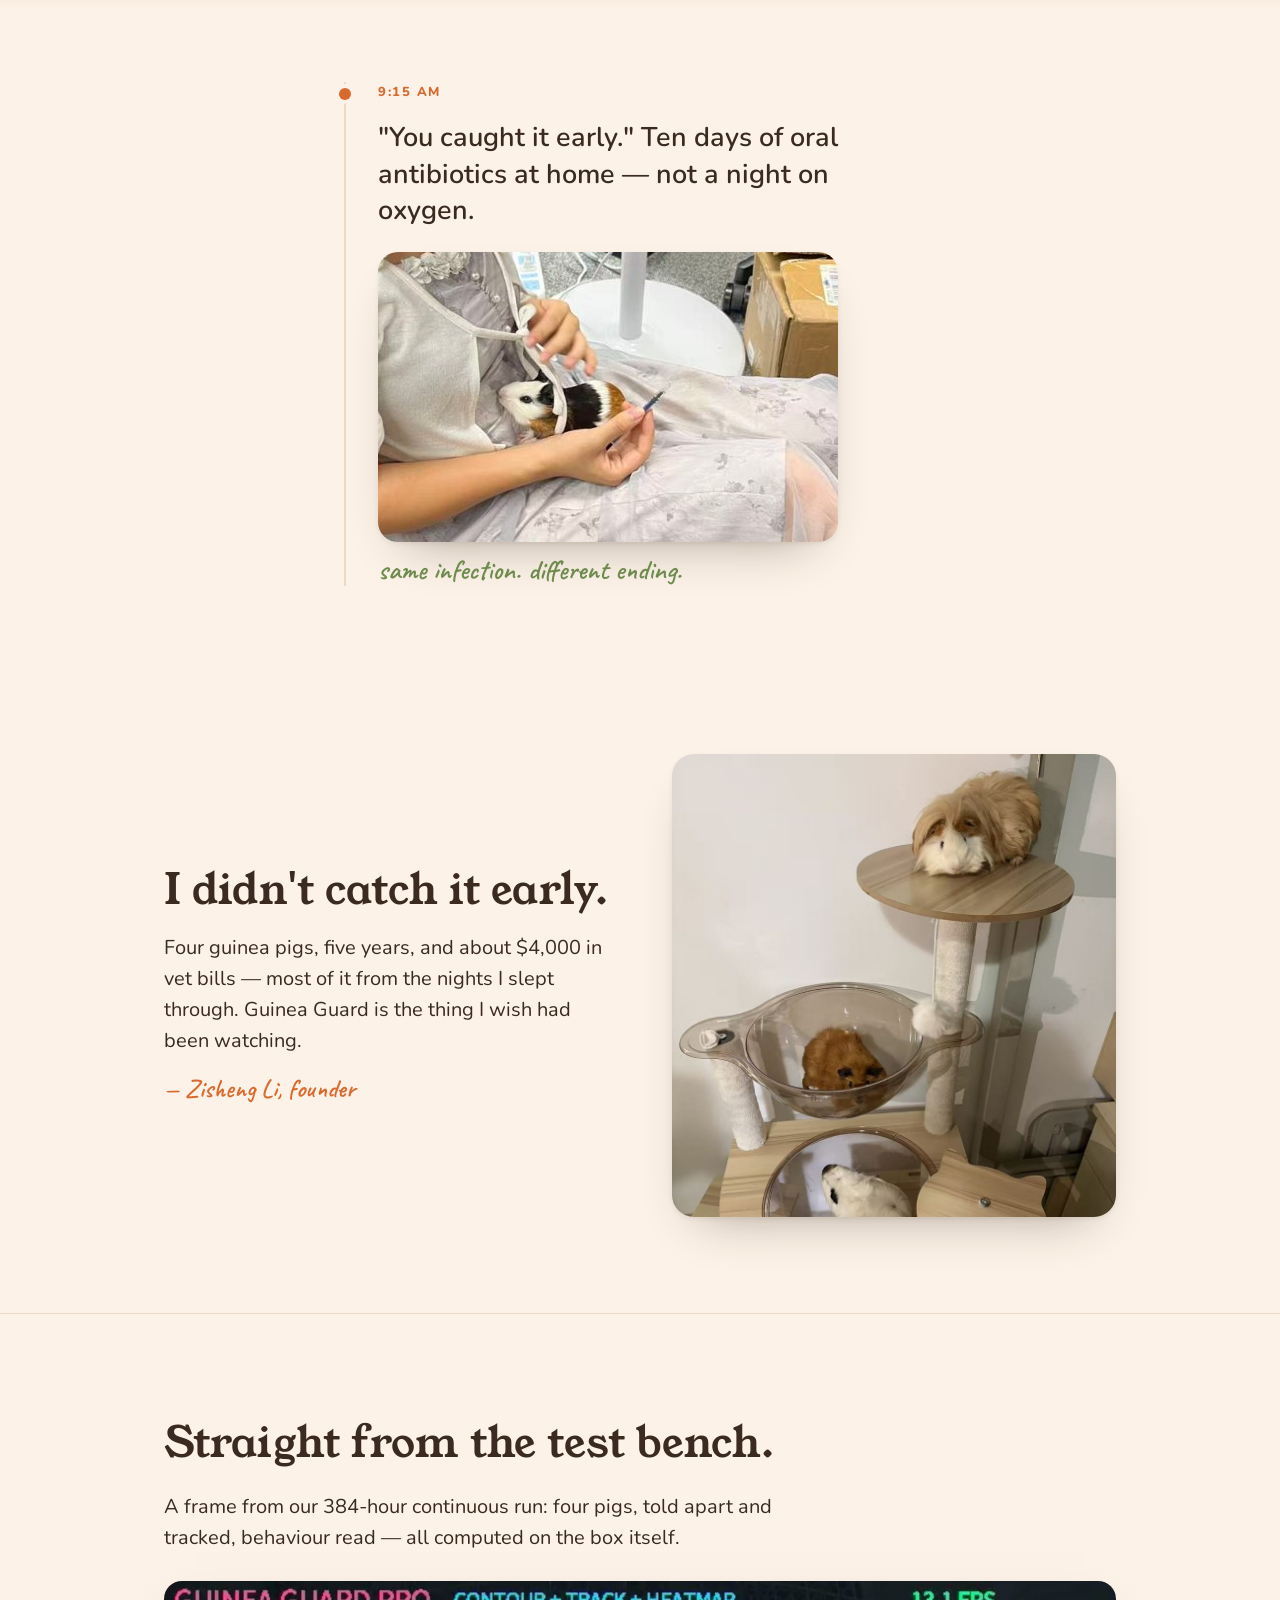
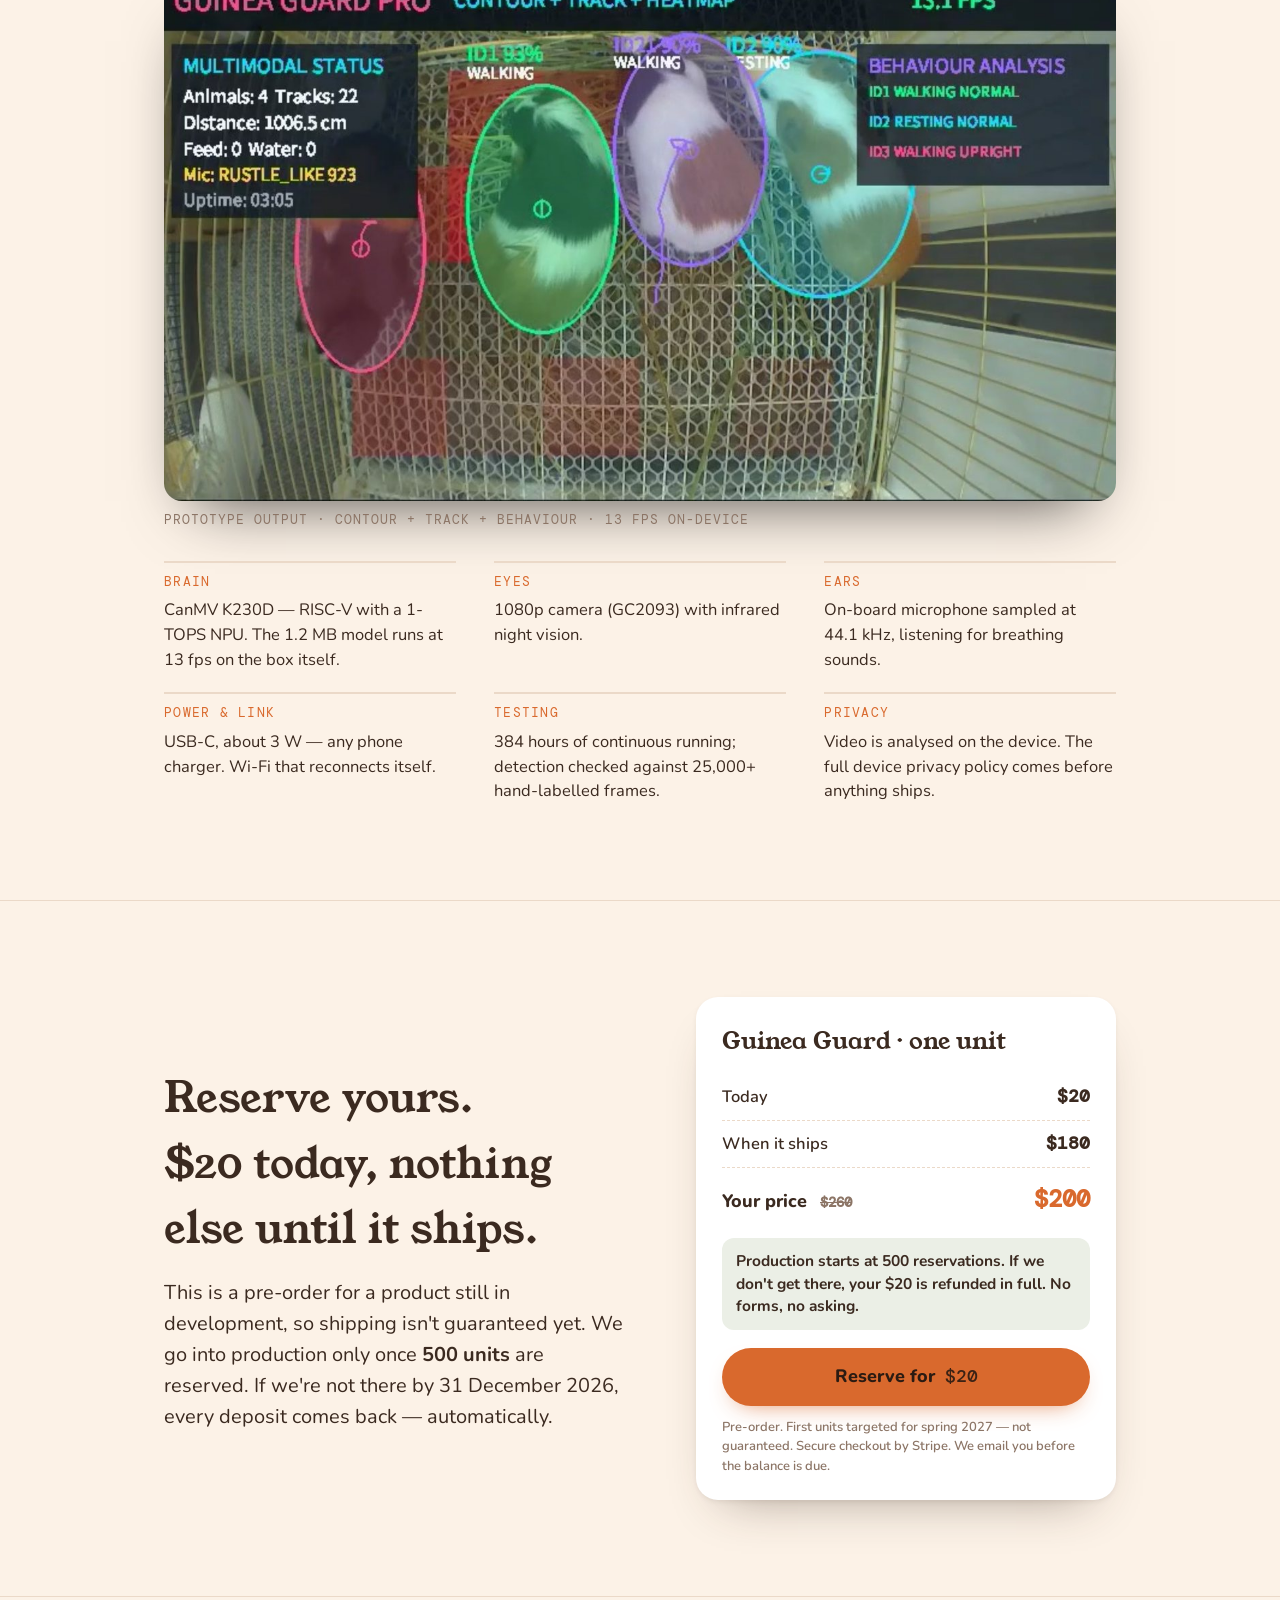
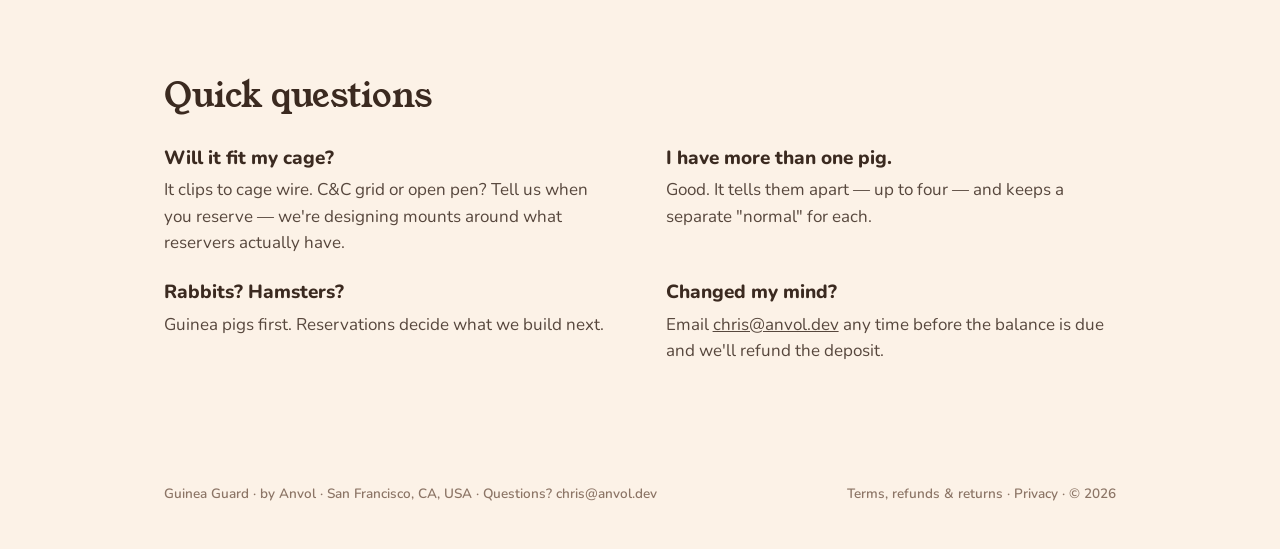
==== commit 93bb5092: "Pre-sale page: vet bills in USD Same figure the outreach email uses (about $4,000, from the CNY 30,0" ====
--- a/presale/index.html
+++ b/presale/index.html
@@ -155,7 +155,7 @@
   <div class="wrap">
     <div class="rv">
       <h2>I didn't catch it early.</h2>
-      <p>Four guinea pigs, five years, and ¥30,000 in vet bills — most of it from the nights I slept through. Guinea Guard is the thing I wish had been watching.</p>
+      <p>Four guinea pigs, five years, and about $4,000 in vet bills — most of it from the nights I slept through. Guinea Guard is the thing I wish had been watching.</p>
       <p class="sig hand">— Zisheng Li, founder</p>
     </div>
     <img class="rv" src="img/founder.jpg" alt="Three guinea pigs resting on the levels of a small wooden climbing tree" width="900" height="938">
